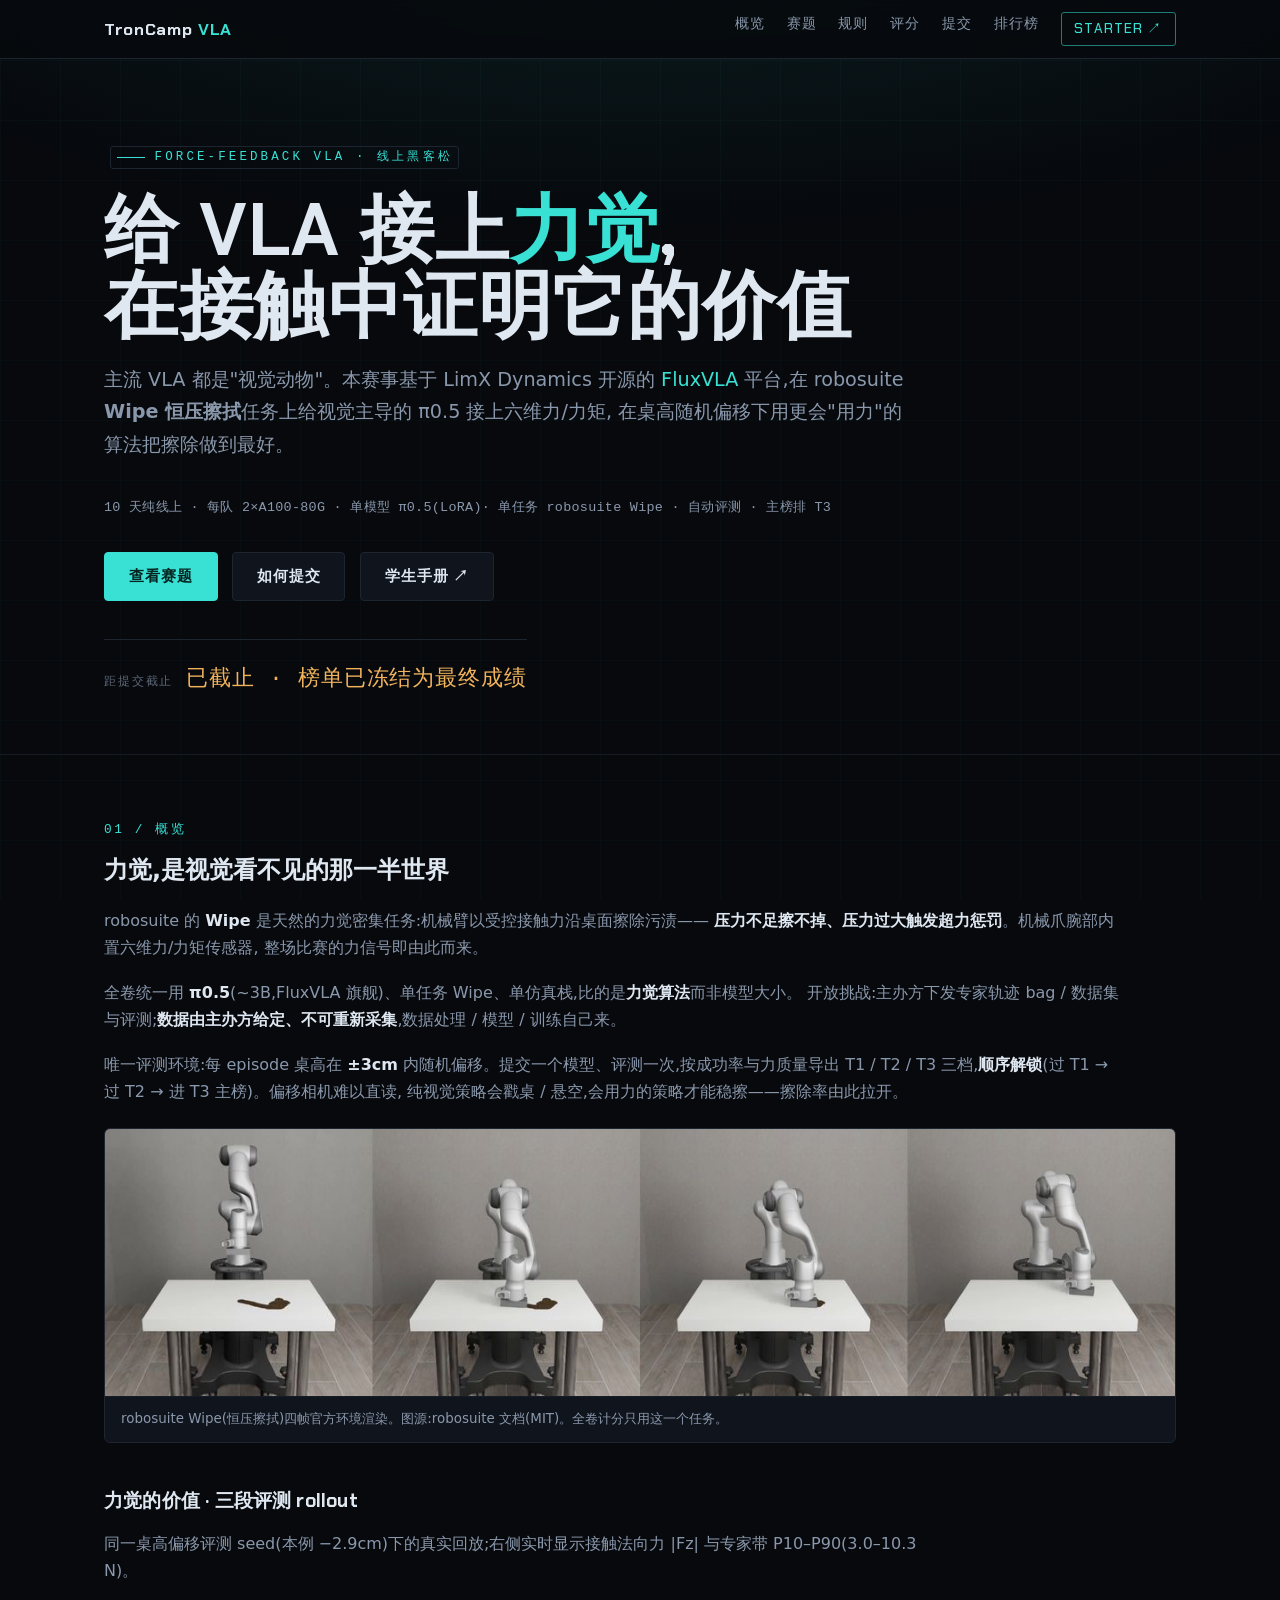
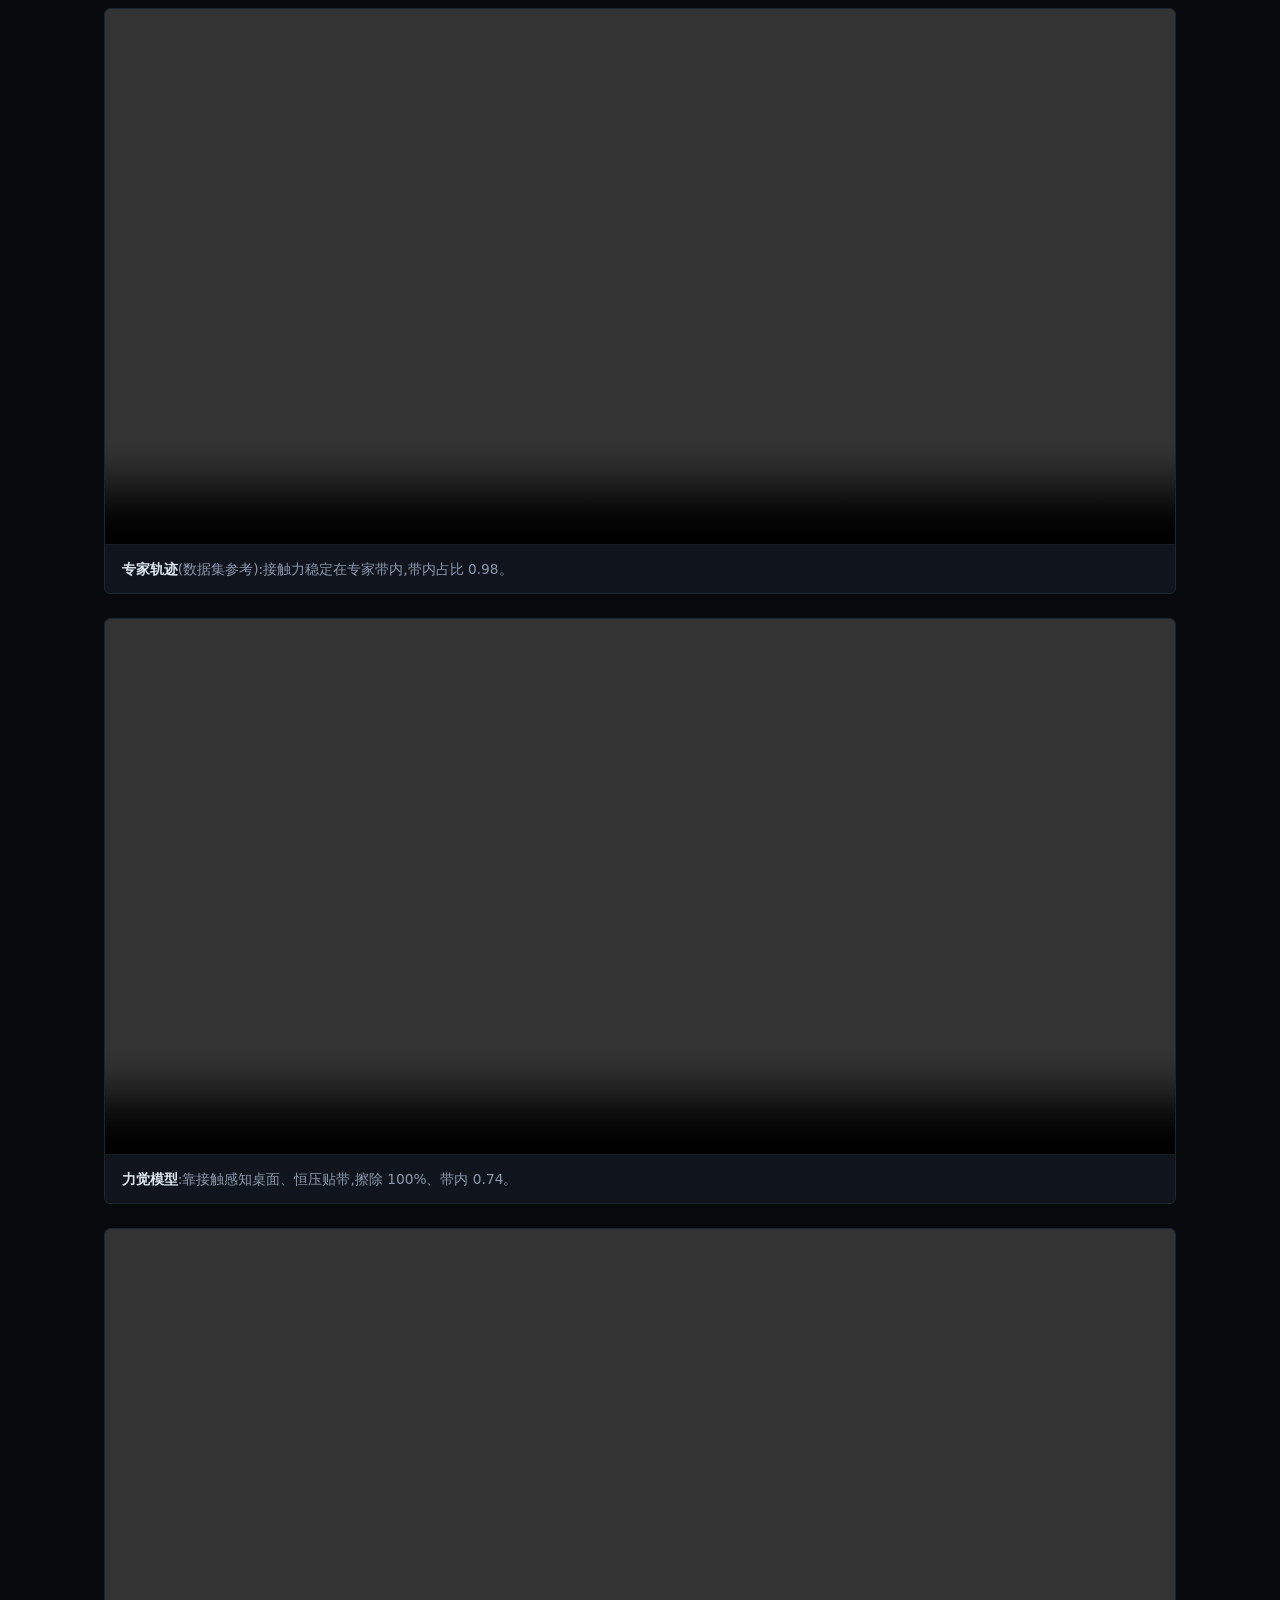
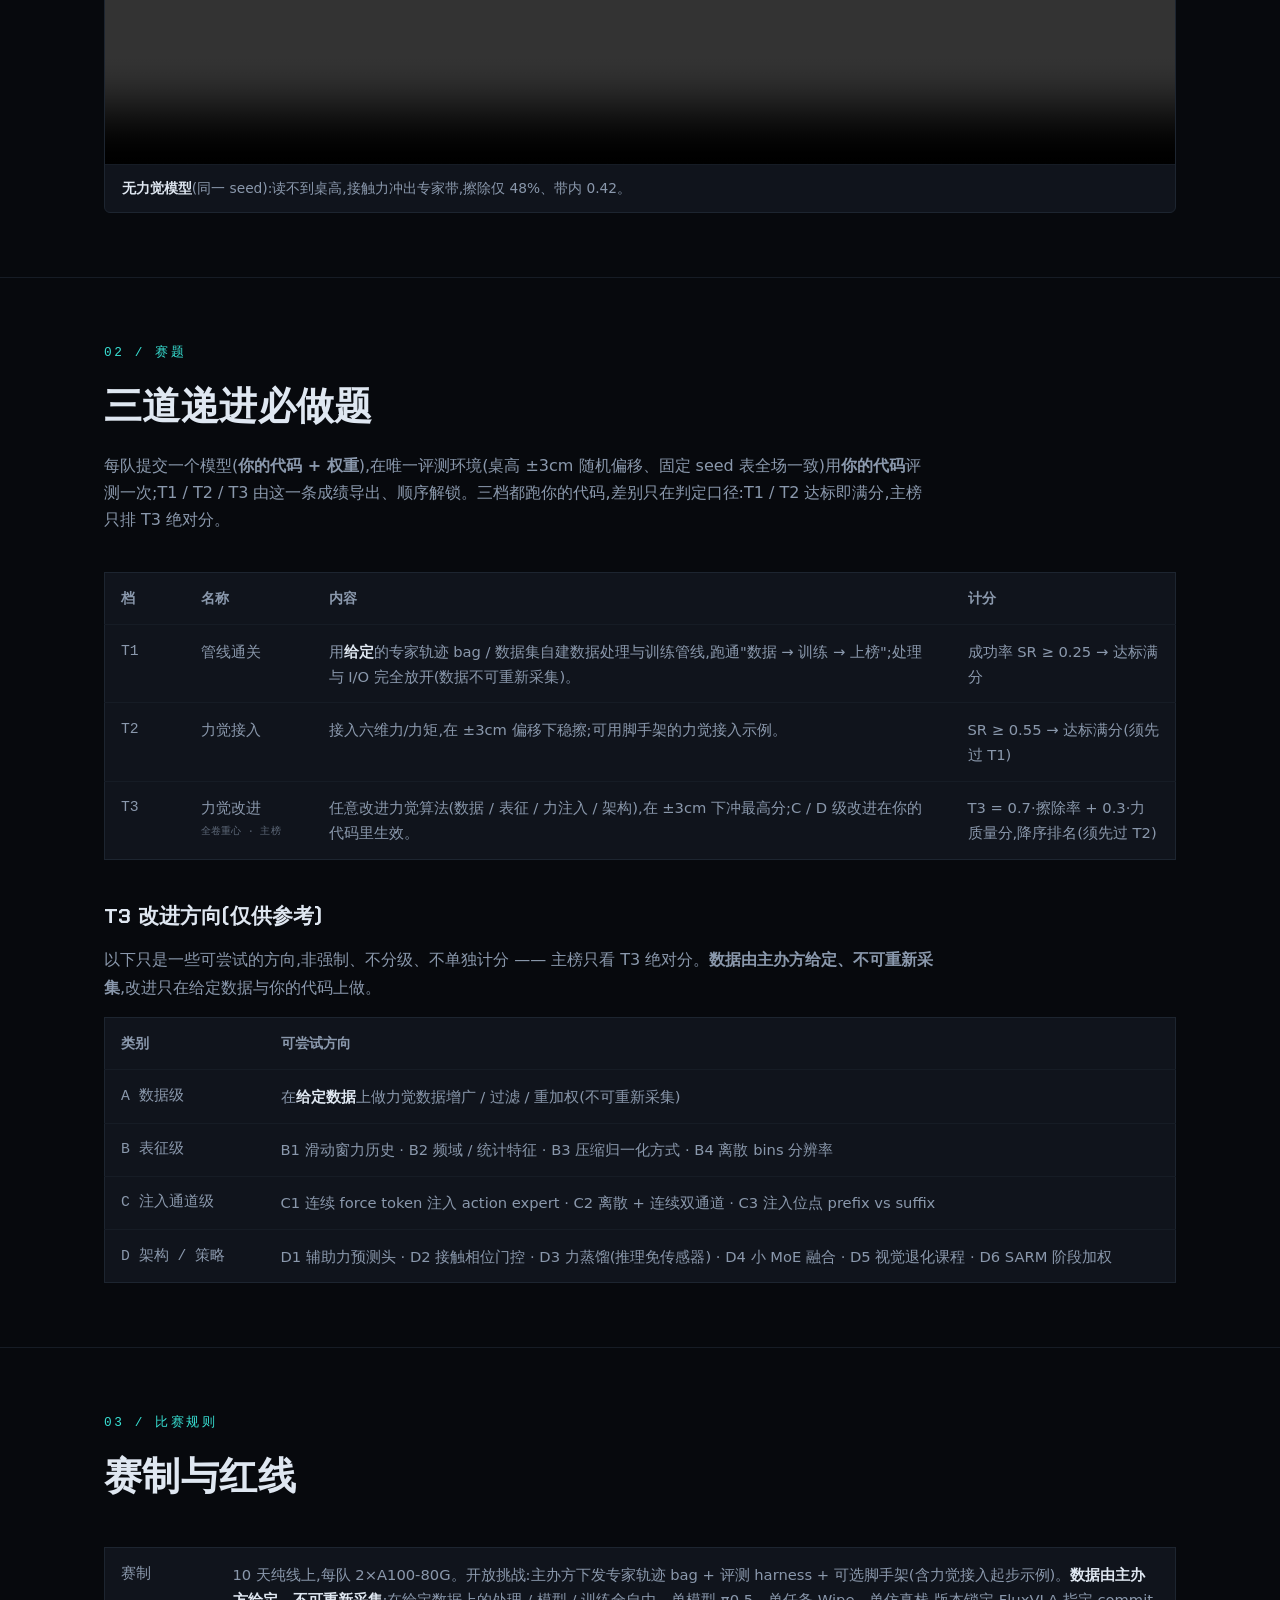
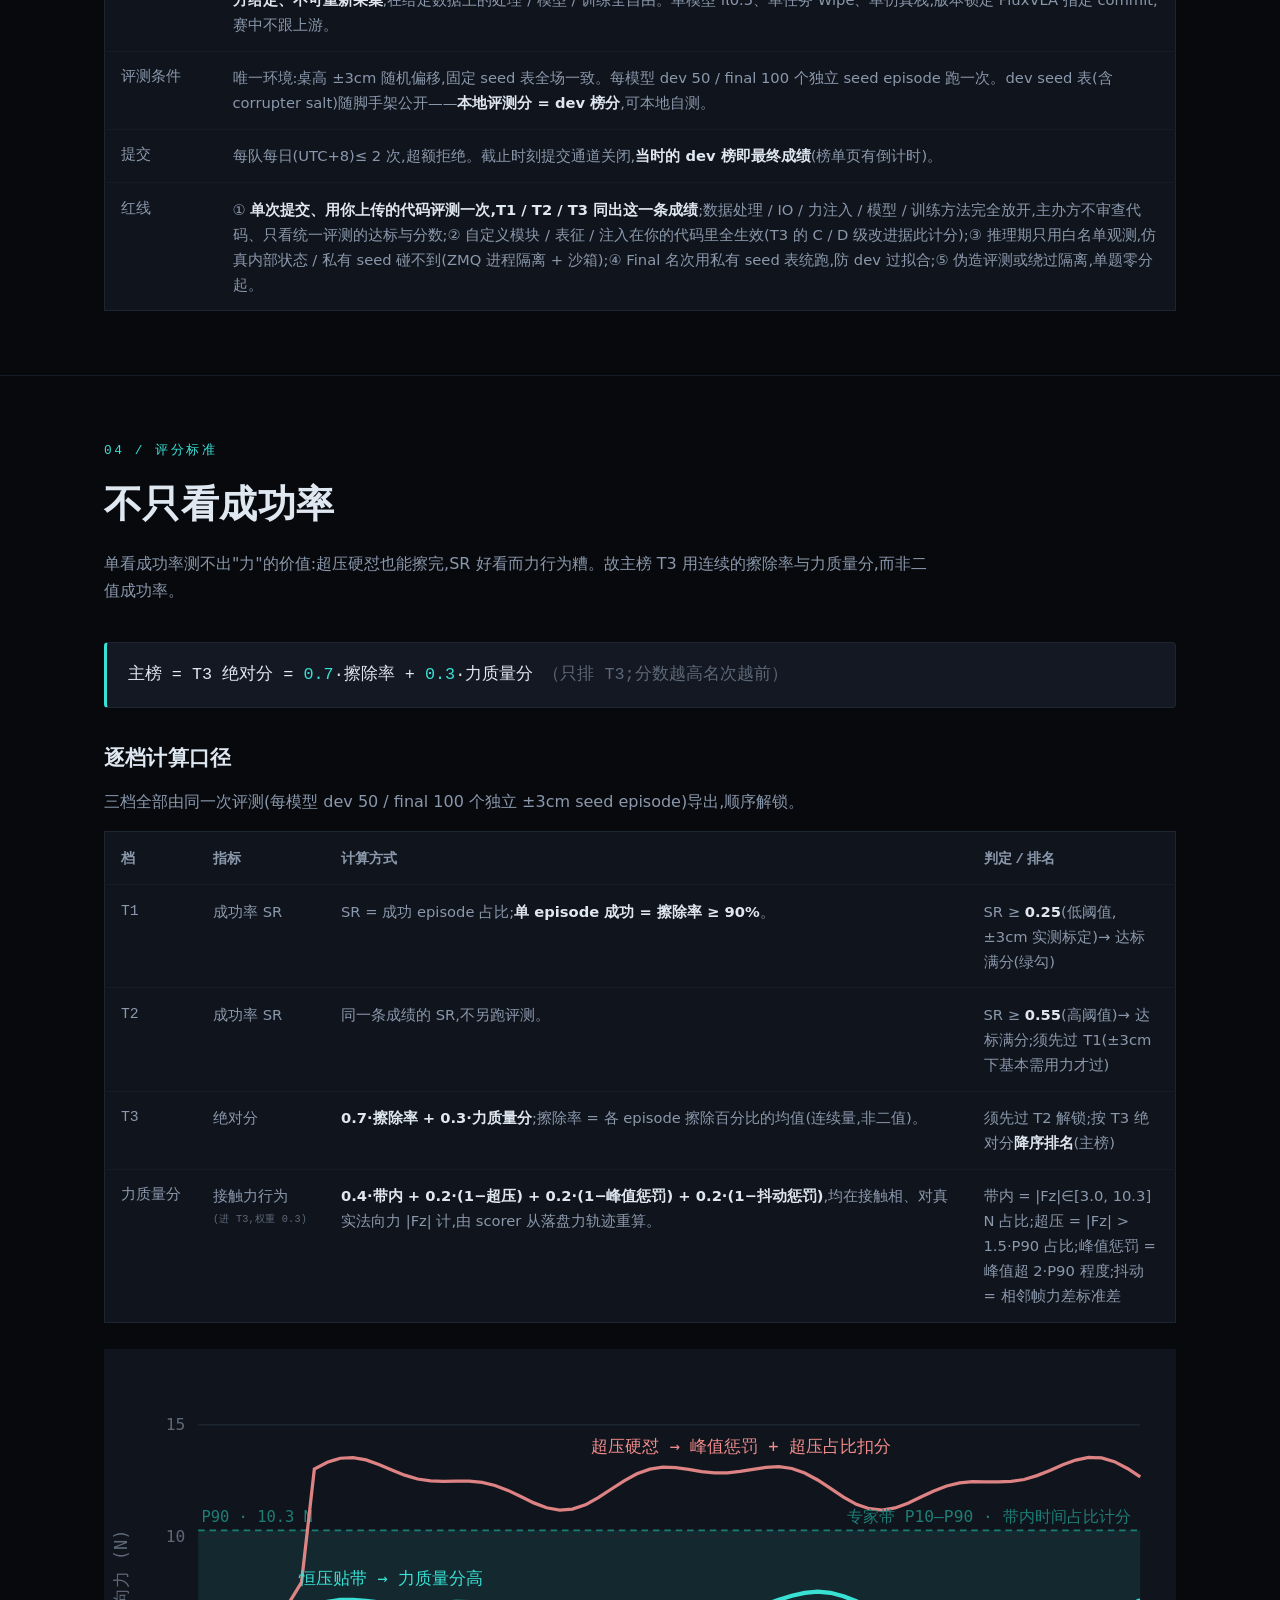
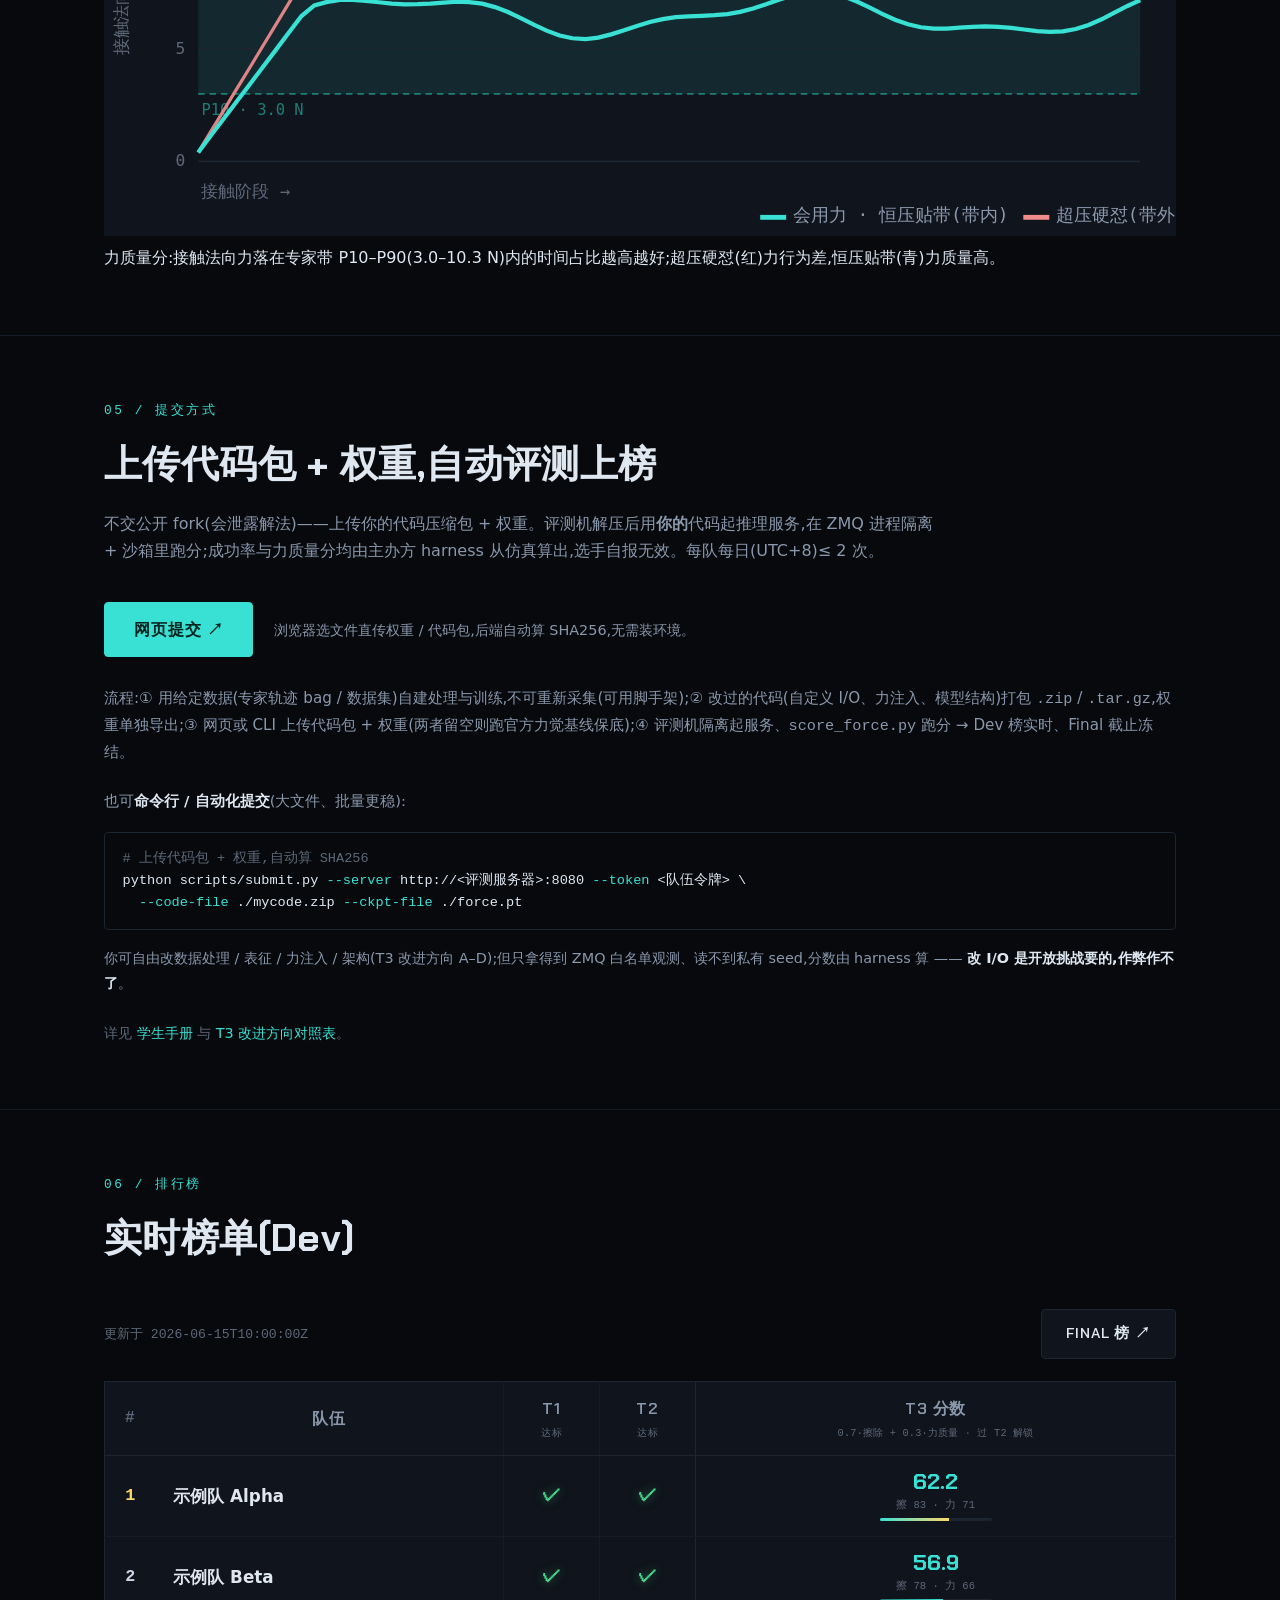
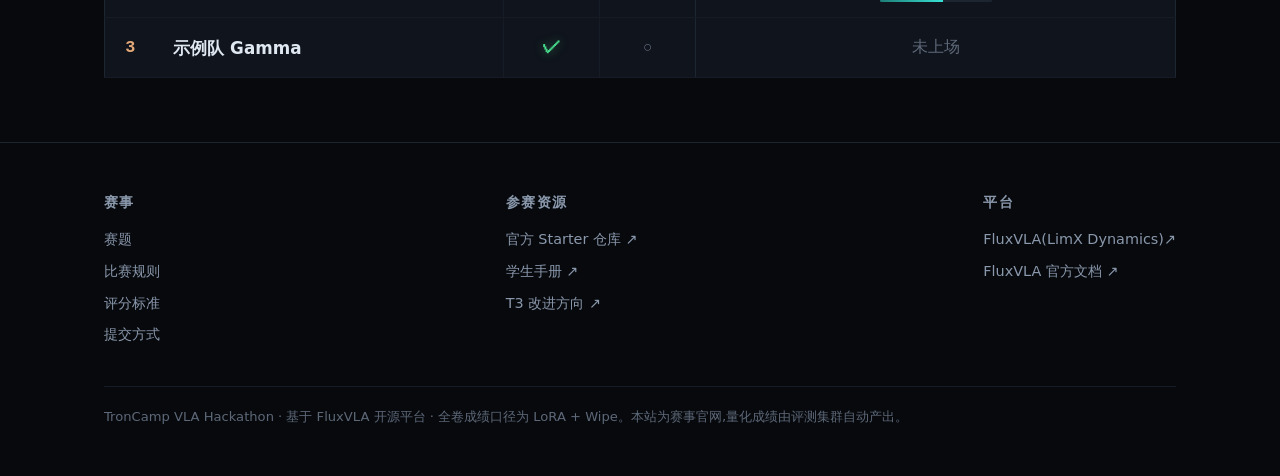
==== index.html @ a14a8001 "修正 §05:改采数 → 改数据处理(数据不可重新采集)" ====
<!doctype html>
<html lang="zh-CN">
<head>
<meta charset="utf-8">
<meta name="viewport" content="width=device-width, initial-scale=1">
<title>TronCamp VLA Hackathon · 力反馈 VLA 线上黑客松</title>
<meta name="description" content="基于 FluxVLA 的力反馈 VLA 线上黑客松:给视觉主导的 VLA 接上力觉,在接触富集的 Wipe 擦拭任务上证明并放大力的价值。">
<link rel="stylesheet" href="./style.css">
<script src="./config.js"></script>
<script src="./board.js" defer></script>
</head>
<body data-board="dev">

<nav class="nav">
  <div class="wrap">
    <span class="brand">TronCamp <span class="accent">VLA</span></span>
    <span class="nav-links">
      <a href="#overview">概览</a>
      <a href="#tasks">赛题</a>
      <a href="#rules">规则</a>
      <a href="#scoring">评分</a>
      <a href="#submit">提交</a>
      <a href="#board">排行榜</a>
      <a href="https://github.com/Mizoreww/TronCamp" class="cta" target="_blank" rel="noopener">Starter ↗</a>
    </span>
  </div>
</nav>

<!-- ───────── Hero ───────── -->
<header class="hero">
  <div class="wrap">
    <span class="tag">Force-Feedback VLA · 线上黑客松</span>
    <h1>给 VLA 接上<span class="accent">力觉</span>,<br>在接触中证明它的价值</h1>
    <p class="lead">
      主流 VLA 都是"视觉动物"。本赛事基于 LimX Dynamics 开源的
      <a href="https://github.com/limxdynamics/FluxVLA" target="_blank" rel="noopener">FluxVLA</a>
      平台,在 robosuite <b>Wipe 恒压擦拭</b>任务上给视觉主导的 π0.5 接上六维力/力矩,
      在桌高随机偏移下用更会"用力"的算法把擦除做到最好。
    </p>
    <p class="hero-meta">10 天纯线上 · 每队 2×A100-80G · 单模型 π0.5(LoRA)· 单任务 robosuite Wipe · 自动评测 · 主榜排 T3</p>
    <div class="hero-actions">
      <a href="#tasks" class="btn primary">查看赛题</a>
      <a href="#submit" class="btn">如何提交</a>
      <a href="https://github.com/Mizoreww/TronCamp/blob/main/docs/hackathon/STUDENT_HANDBOOK.md" class="btn" target="_blank" rel="noopener">学生手册 ↗</a>
    </div>
    <div class="countdown-box">
      <span class="label">距提交截止</span>
      <span id="countdown">—</span>
    </div>
  </div>
</header>

<!-- ───────── 01 概览 ───────── -->
<section id="overview">
  <div class="wrap">
    <div class="ov-prose">
      <span class="sec-num">01 / 概览</span>
      <h2 style="margin-bottom:1rem">力觉,是视觉看不见的那一半世界</h2>
      <p>
        robosuite 的 <strong>Wipe</strong> 是天然的力觉密集任务:机械臂以受控接触力沿桌面擦除污渍——
        <strong>压力不足擦不掉、压力过大触发超力惩罚</strong>。机械爪腕部内置六维力/力矩传感器,
        整场比赛的力信号即由此而来。
      </p>
      <p>
        全卷统一用 <strong>π0.5</strong>(~3B,FluxVLA 旗舰)、单任务 Wipe、单仿真栈,比的是<strong>力觉算法</strong>而非模型大小。
        开放挑战:主办方下发专家轨迹 bag / 数据集与评测;<strong>数据由主办方给定、不可重新采集</strong>,数据处理 / 模型 / 训练自己来。
      </p>
      <p>
        唯一评测环境:每 episode 桌高在 <strong>±3cm</strong> 内随机偏移。提交一个模型、评测一次,按成功率与力质量导出
        T1 / T2 / T3 三档,<strong>顺序解锁</strong>(过 T1 → 过 T2 → 进 T3 主榜)。偏移相机难以直读,
        纯视觉策略会戳桌 / 悬空,会用力的策略才能稳擦——擦除率由此拉开。
      </p>
    </div>
    <figure class="fig fig-wide" style="margin-top:1.4rem">
      <img src="./assets/wipe.jpg" alt="robosuite Wipe 任务官方渲染序列">
      <figcaption>robosuite Wipe(恒压擦拭)四帧官方环境渲染。图源:robosuite 文档(MIT)。全卷计分只用这一个任务。</figcaption>
    </figure>
    <div class="sec-head" style="margin-top:2.6rem;margin-bottom:0.6rem">
      <h2 style="font-size:1.2rem">力觉的价值 · 三段评测 rollout</h2>
      <p>同一桌高偏移评测 seed(本例 −2.9cm)下的真实回放;右侧实时显示接触法向力 |Fz| 与专家带 P10–P90(3.0–10.3 N)。</p>
    </div>
    <div class="video-grid">
      <figure class="vfig">
        <video src="./assets/videos/expert.mp4" autoplay muted loop playsinline controls preload="metadata"></video>
        <figcaption><b>专家轨迹</b>(数据集参考):接触力稳定在专家带内,带内占比 0.98。</figcaption>
      </figure>
      <figure class="vfig">
        <video src="./assets/videos/force.mp4" muted loop playsinline controls preload="metadata"></video>
        <figcaption><b>力觉模型</b>:靠接触感知桌面、恒压贴带,擦除 100%、带内 0.74。</figcaption>
      </figure>
      <figure class="vfig">
        <video src="./assets/videos/noforce.mp4" muted loop playsinline controls preload="metadata"></video>
        <figcaption><b>无力觉模型</b>(同一 seed):读不到桌高,接触力冲出专家带,擦除仅 48%、带内 0.42。</figcaption>
      </figure>
    </div>
  </div>
</section>

<!-- ───────── 02 赛题 ───────── -->
<section id="tasks">
  <div class="wrap">
    <div class="sec-head">
      <span class="sec-num">02 / 赛题</span>
      <h2>三道递进必做题</h2>
      <p>每队提交一个模型(<b>你的代码 + 权重</b>),在唯一评测环境(桌高 ±3cm 随机偏移、固定 seed 表全场一致)用<b>你的代码</b>评测一次;T1 / T2 / T3 由这一条成绩导出、顺序解锁。三档都跑你的代码,差别只在判定口径:T1 / T2 达标即满分,主榜只排 T3 绝对分。</p>
    </div>
    <table class="dtable">
      <thead><tr><th style="width:5rem">档</th><th style="width:8rem">名称</th><th>内容</th><th style="width:14rem">计分</th></tr></thead>
      <tbody>
        <tr><td class="lvl">T1</td><td>管线通关</td><td>用<b>给定</b>的专家轨迹 bag / 数据集自建数据处理与训练管线,跑通"数据 → 训练 → 上榜";处理与 I/O 完全放开(数据不可重新采集)。</td><td>成功率 SR ≥ 0.25 → 达标满分</td></tr>
        <tr><td class="lvl">T2</td><td>力觉接入</td><td>接入六维力/力矩,在 ±3cm 偏移下稳擦;可用脚手架的力觉接入示例。</td><td>SR ≥ 0.55 → 达标满分(须先过 T1)</td></tr>
        <tr><td class="lvl">T3</td><td>力觉改进<br><span class="th-sub">全卷重心 · 主榜</span></td><td>任意改进力觉算法(数据 / 表征 / 力注入 / 架构),在 ±3cm 下冲最高分;C / D 级改进在你的代码里生效。</td><td>T3 = 0.7·擦除率 + 0.3·力质量分,降序排名(须先过 T2)</td></tr>
      </tbody>
    </table>

    <div class="sec-head" style="margin-top:2.4rem;margin-bottom:1rem">
      <h2 style="font-size:1.3rem">T3 改进方向(仅供参考)</h2>
      <p>以下只是一些可尝试的方向,非强制、不分级、不单独计分 —— 主榜只看 T3 绝对分。<b>数据由主办方给定、不可重新采集</b>,改进只在给定数据与你的代码上做。</p>
    </div>
    <table class="dtable">
      <thead><tr><th style="width:10rem">类别</th><th>可尝试方向</th></tr></thead>
      <tbody>
        <tr><td class="lvl">A 数据级</td><td>在<b>给定数据</b>上做力觉数据增广 / 过滤 / 重加权(不可重新采集)</td></tr>
        <tr><td class="lvl">B 表征级</td><td>B1 滑动窗力历史 · B2 频域 / 统计特征 · B3 压缩归一化方式 · B4 离散 bins 分辨率</td></tr>
        <tr><td class="lvl">C 注入通道级</td><td>C1 连续 force token 注入 action expert · C2 离散 + 连续双通道 · C3 注入位点 prefix vs suffix</td></tr>
        <tr><td class="lvl">D 架构 / 策略</td><td>D1 辅助力预测头 · D2 接触相位门控 · D3 力蒸馏(推理免传感器) · D4 小 MoE 融合 · D5 视觉退化课程 · D6 SARM 阶段加权</td></tr>
      </tbody>
    </table>
  </div>
</section>

<!-- ───────── 03 规则 ───────── -->
<section id="rules">
  <div class="wrap">
    <div class="sec-head">
      <span class="sec-num">03 / 比赛规则</span>
      <h2>赛制与红线</h2>
    </div>
    <table class="dtable">
      <tbody>
        <tr><td class="lvl" style="width:7rem">赛制</td><td>10 天纯线上,每队 2×A100-80G。开放挑战:主办方下发专家轨迹 bag + 评测 harness + 可选脚手架(含力觉接入起步示例)。<b>数据由主办方给定、不可重新采集</b>;在给定数据上的处理 / 模型 / 训练全自由。单模型 π0.5、单任务 Wipe、单仿真栈,版本锁定 FluxVLA 指定 commit,赛中不跟上游。</td></tr>
        <tr><td class="lvl">评测条件</td><td>唯一环境:桌高 ±3cm 随机偏移,固定 seed 表全场一致。每模型 dev 50 / final 100 个独立 seed episode 跑一次。dev seed 表(含 corrupter salt)随脚手架公开——<b>本地评测分 = dev 榜分</b>,可本地自测。</td></tr>
        <tr><td class="lvl">提交</td><td>每队每日(UTC+8)≤ 2 次,超额拒绝。截止时刻提交通道关闭,<b>当时的 dev 榜即最终成绩</b>(榜单页有倒计时)。</td></tr>
        <tr><td class="lvl">红线</td><td>① <b>单次提交、用你上传的代码评测一次,T1 / T2 / T3 同出这一条成绩</b>;数据处理 / IO / 力注入 / 模型 / 训练方法完全放开,主办方不审查代码、只看统一评测的达标与分数;② 自定义模块 / 表征 / 注入在你的代码里全生效(T3 的 C / D 级改进据此计分);③ 推理期只用白名单观测,仿真内部状态 / 私有 seed 碰不到(ZMQ 进程隔离 + 沙箱);④ Final 名次用私有 seed 表统跑,防 dev 过拟合;⑤ 伪造评测或绕过隔离,单题零分起。</td></tr>
      </tbody>
    </table>
  </div>
</section>

<!-- ───────── 04 评分 ───────── -->
<section id="scoring">
  <div class="wrap">
    <div class="sec-head">
      <span class="sec-num">04 / 评分标准</span>
      <h2>不只看成功率</h2>
      <p>单看成功率测不出"力"的价值:超压硬怼也能擦完,SR 好看而力行为糟。故主榜 T3 用连续的擦除率与力质量分,而非二值成功率。</p>
    </div>
    <div class="formula">
      主榜 = T3 绝对分 = <span class="accent">0.7</span>·擦除率 + <span class="accent">0.3</span>·力质量分
      <span class="dim">  （只排 T3;分数越高名次越前）</span>
    </div>

    <div class="sec-head" style="margin-top:2rem;margin-bottom:1rem">
      <h2 style="font-size:1.3rem">逐档计算口径</h2>
      <p>三档全部由同一次评测(每模型 dev 50 / final 100 个独立 ±3cm seed episode)导出,顺序解锁。</p>
    </div>
    <table class="dtable">
      <thead><tr><th style="width:5.5rem">档</th><th style="width:8rem">指标</th><th>计算方式</th><th style="width:13rem">判定 / 排名</th></tr></thead>
      <tbody>
        <tr><td class="lvl">T1</td><td>成功率 SR</td><td>SR = 成功 episode 占比;<b>单 episode 成功 = 擦除率 ≥ 90%</b>。</td><td>SR ≥ <b>0.25</b>(低阈值,±3cm 实测标定)→ 达标满分(绿勾)</td></tr>
        <tr><td class="lvl">T2</td><td>成功率 SR</td><td>同一条成绩的 SR,不另跑评测。</td><td>SR ≥ <b>0.55</b>(高阈值)→ 达标满分;须先过 T1(±3cm 下基本需用力才过)</td></tr>
        <tr><td class="lvl">T3</td><td>绝对分</td><td><b>0.7·擦除率 + 0.3·力质量分</b>;擦除率 = 各 episode 擦除百分比的均值(连续量,非二值)。</td><td>须先过 T2 解锁;按 T3 绝对分<b>降序排名</b>(主榜)</td></tr>
        <tr><td class="lvl">力质量分</td><td>接触力行为<br><span class="th-sub">(进 T3,权重 0.3)</span></td><td><b>0.4·带内 + 0.2·(1−超压) + 0.2·(1−峰值惩罚) + 0.2·(1−抖动惩罚)</b>,均在接触相、对真实法向力 |Fz| 计,由 scorer 从落盘力轨迹重算。</td><td>带内 = |Fz|∈[3.0, 10.3] N 占比;超压 = |Fz| &gt; 1.5·P90 占比;峰值惩罚 = 峰值超 2·P90 程度;抖动 = 相邻帧力差标准差</td></tr>
      </tbody>
    </table>
    <figure class="fig" style="margin-top:1.6rem">
      <img src="./assets/force_quality.svg" alt="力质量分:接触力与专家带">
      <figcaption>力质量分:接触法向力落在专家带 P10–P90(3.0–10.3 N)内的时间占比越高越好;超压硬怼(红)力行为差,恒压贴带(青)力质量高。</figcaption>
    </figure>
  </div>
</section>

<!-- ───────── 05 提交 ───────── -->
<section id="submit">
  <div class="wrap">
    <div class="sec-head">
      <span class="sec-num">05 / 提交方式</span>
      <h2>上传代码包 + 权重,自动评测上榜</h2>
      <p>不交公开 fork(会泄露解法)——上传你的代码压缩包 + 权重。评测机解压后用<b>你的</b>代码起推理服务,在 ZMQ 进程隔离 + 沙箱里跑分;成功率与力质量分均由主办方 harness 从仿真算出,选手自报无效。每队每日(UTC+8)≤ 2 次。</p>
    </div>
    <div class="submit-cta">
      <a class="btn primary" data-submit-link href="http://139.196.22.178:8080/submit" target="_blank" rel="noopener">网页提交 ↗</a>
      <span class="submit-cta-note">浏览器选文件直传权重 / 代码包,后端自动算 SHA256,无需装环境。</span>
    </div>
    <p style="margin-top:1.4rem;color:var(--muted);font-size:0.95rem">
      流程:① 用给定数据(专家轨迹 bag / 数据集)自建处理与训练,不可重新采集(可用脚手架);② 改过的代码(自定义 I/O、力注入、模型结构)打包 <code>.zip</code> / <code>.tar.gz</code>,权重单独导出;③ 网页或 CLI 上传代码包 + 权重(两者留空则跑官方力觉基线保底);④ 评测机隔离起服务、<code>score_force.py</code> 跑分 → Dev 榜实时、Final 截止冻结。
    </p>
    <p style="margin-top:1.4rem;color:var(--muted);font-size:0.92rem">也可<b style="color:var(--text)">命令行 / 自动化提交</b>(大文件、批量更稳):</p>
    <div class="code"><span class="c"># 上传代码包 + 权重,自动算 SHA256</span>
python scripts/submit.py <span class="a">--server</span> http://&lt;评测服务器&gt;:8080 <span class="a">--token</span> &lt;队伍令牌&gt; \
  <span class="a">--code-file</span> ./mycode.zip <span class="a">--ckpt-file</span> ./force.pt</div>
    <p style="margin-top:1rem;color:var(--muted);font-size:0.9rem">你可自由改数据处理 / 表征 / 力注入 / 架构(T3 改进方向 A–D);但只拿得到 ZMQ 白名单观测、读不到私有 seed,分数由 harness 算 —— <b style="color:var(--text)">改 I/O 是开放挑战要的,作弊作不了</b>。</p>
    <p style="margin-top:1.6rem;color:var(--dim);font-size:0.9rem">
      详见 <a href="https://github.com/Mizoreww/TronCamp/blob/main/docs/hackathon/STUDENT_HANDBOOK.md" target="_blank" rel="noopener">学生手册</a>
      与 <a href="https://github.com/Mizoreww/TronCamp/blob/main/docs/hackathon/t3_menu_starters.md" target="_blank" rel="noopener">T3 改进方向对照表</a>。
    </p>
  </div>
</section>

<!-- ───────── 06 排行榜 ───────── -->
<section id="board">
  <div class="wrap">
    <div class="sec-head">
      <span class="sec-num">06 / 排行榜</span>
      <h2>实时榜单(Dev)</h2>
    </div>
    <div class="board-head">
      <span class="upd" id="updated">加载中…</span>
      <a class="to-final btn" href="./final.html">FINAL 榜 ↗</a>
    </div>
    <table id="board-table" class="board board-strip" hidden>
      <thead>
        <tr class="grp">
          <th class="c-rank">#</th>
          <th class="c-team">队伍</th>
          <th class="c-gate">T1 <span class="th-sub">达标</span></th>
          <th class="c-gate">T2 <span class="th-sub">达标</span></th>
          <th class="c-t3">T3 分数 <span class="th-sub">0.7·擦除 + 0.3·力质量 · 过 T2 解锁</span></th>
        </tr>
      </thead>
      <tbody></tbody>
    </table>
    <p id="empty" hidden>暂无成绩</p>
  </div>
</section>

<!-- ───────── Footer ───────── -->
<footer>
  <div class="wrap">
    <div class="foot-grid">
      <div class="foot-col">
        <h5>赛事</h5>
        <a href="#tasks">赛题</a>
        <a href="#rules">比赛规则</a>
        <a href="#scoring">评分标准</a>
        <a href="#submit">提交方式</a>
      </div>
      <div class="foot-col">
        <h5>参赛资源</h5>
        <a href="https://github.com/Mizoreww/TronCamp" target="_blank" rel="noopener">官方 Starter 仓库 ↗</a>
        <a href="https://github.com/Mizoreww/TronCamp/blob/main/docs/hackathon/STUDENT_HANDBOOK.md" target="_blank" rel="noopener">学生手册 ↗</a>
        <a href="https://github.com/Mizoreww/TronCamp/blob/main/docs/hackathon/t3_menu_starters.md" target="_blank" rel="noopener">T3 改进方向 ↗</a>
      </div>
      <div class="foot-col">
        <h5>平台</h5>
        <a href="https://github.com/limxdynamics/FluxVLA" target="_blank" rel="noopener">FluxVLA(LimX Dynamics)↗</a>
        <a href="https://fluxvla.limxdynamics.com" target="_blank" rel="noopener">FluxVLA 官方文档 ↗</a>
      </div>
    </div>
    <p class="foot-note">TronCamp VLA Hackathon · 基于 FluxVLA 开源平台 · 全卷成绩口径为 LoRA + Wipe。本站为赛事官网,量化成绩由评测集群自动产出。</p>
  </div>
</footer>

</body>
</html>
---- style.css ----
/* TronCamp VLA Hackathon — 官网 + 排行榜
   暗色科幻控制台风:近黑底 + 单一青色强调 + 等宽数据字 + 细网格/扫描线。
   零构建,原生 HTML/CSS/JS。 */

@import url('https://fonts.googleapis.com/css2?family=Chakra+Petch:wght@400;500;600;700&display=swap');

:root {
  --bg: #07090d;
  --bg-soft: #0b0e14;
  --panel: #10141c;
  --panel-2: #131822;
  --line: #1d2530;
  --line-soft: #161c25;
  --text: #dfe7f1;
  --muted: #8a98ac;
  --dim: #5d6878;
  --accent: #38e1d4;
  --accent-dim: #1d7d77;
  --warn: #f0b35c;
  --bad: #f08c8c;
  --display: 'Chakra Petch', 'PingFang SC', 'Microsoft YaHei', sans-serif;
  --body: 'PingFang SC', 'Microsoft YaHei', system-ui, sans-serif;
  --mono: ui-monospace, 'SF Mono', 'JetBrains Mono', Consolas, monospace;
}

* { box-sizing: border-box; margin: 0; padding: 0; }
html { scroll-behavior: smooth; font-size: 16px; }

body {
  background: var(--bg);
  color: var(--text);
  font-family: var(--body);
  line-height: 1.7;
  -webkit-font-smoothing: antialiased;
  overflow-x: hidden;
}

/* 全局氛围:网格 + 顶部青色辉光 */
body::before {
  content: '';
  position: fixed;
  inset: 0;
  z-index: 0;
  pointer-events: none;
  background:
    radial-gradient(120% 60% at 50% -10%, rgba(56, 225, 212, 0.10), transparent 60%),
    linear-gradient(rgba(56, 225, 212, 0.028) 1px, transparent 1px) 0 0 / 100% 60px,
    linear-gradient(90deg, rgba(56, 225, 212, 0.028) 1px, transparent 1px) 0 0 / 60px 100%;
}

a { color: var(--accent); text-decoration: none; }
a:hover { text-decoration: underline; }

.wrap { max-width: 1120px; margin: 0 auto; padding: 0 1.5rem; position: relative; z-index: 1; }

/* ───────── 顶栏 ───────── */
.nav {
  position: sticky; top: 0; z-index: 50;
  background: rgba(7, 9, 13, 0.82);
  backdrop-filter: blur(10px);
  border-bottom: 1px solid var(--line);
}
.nav .wrap { display: flex; align-items: center; gap: 1.5rem; height: 58px; }
.brand {
  font-family: var(--display); font-weight: 700; font-size: 1.05rem;
  letter-spacing: 0.04em; white-space: nowrap;
}
.brand .accent { color: var(--accent); }
.nav-links { display: flex; gap: 1.35rem; margin-left: auto; flex-wrap: wrap; }
.nav-links a {
  color: var(--muted); font-family: var(--display); font-size: 0.85rem;
  font-weight: 500; letter-spacing: 0.08em; text-transform: uppercase;
}
.nav-links a:hover { color: var(--accent); text-decoration: none; }
.nav-links a.cta {
  color: var(--accent); border: 1px solid var(--accent-dim);
  padding: 0.25rem 0.8rem; border-radius: 3px;
}
.nav-links a.cta:hover { background: rgba(56, 225, 212, 0.12); }

/* ───────── Hero ───────── */
.hero { padding: 5rem 0 3.5rem; position: relative; }
.hero .tag {
  font-family: var(--mono); font-size: 0.78rem; color: var(--accent);
  letter-spacing: 0.25em; text-transform: uppercase; margin-bottom: 1.4rem;
  display: inline-flex; align-items: center; gap: 0.6rem;
}
.hero .tag::before {
  content: ''; width: 28px; height: 1px; background: var(--accent);
}
.hero h1 {
  font-family: var(--display); font-weight: 700;
  font-size: clamp(2.6rem, 6vw, 4.6rem); line-height: 1.04;
  letter-spacing: 0.01em; margin-bottom: 1.2rem;
}
.hero h1 .accent { color: var(--accent); }
.hero .lead {
  font-size: clamp(1rem, 1.6vw, 1.2rem); color: var(--muted);
  max-width: 50rem; margin-bottom: 2.2rem;
}
.chips { display: flex; flex-wrap: wrap; gap: 0.7rem; margin-bottom: 2.2rem; }
.chip {
  font-family: var(--mono); font-size: 0.82rem; color: var(--text);
  background: var(--panel); border: 1px solid var(--line);
  padding: 0.45rem 0.9rem; border-radius: 3px;
}
.chip b { color: var(--accent); font-weight: 600; }
.hero-meta { font-family: var(--mono); font-size: 0.84rem; color: var(--muted); letter-spacing: 0.02em; margin-bottom: 2rem; line-height: 1.7; }
.hero-actions { display: flex; flex-wrap: wrap; gap: 0.9rem; align-items: center; }
.btn {
  font-family: var(--display); font-weight: 600; font-size: 0.92rem;
  letter-spacing: 0.06em; padding: 0.7rem 1.5rem; border-radius: 4px;
  border: 1px solid var(--line); color: var(--text); background: var(--panel);
  cursor: pointer; transition: all 0.15s;
}
.btn:hover { text-decoration: none; border-color: var(--accent-dim); }
.btn.primary { background: var(--accent); color: #06231f; border-color: var(--accent); }
.btn.primary:hover { background: #5ff0e4; }

.countdown-box {
  margin-top: 2.4rem; display: inline-flex; align-items: baseline; gap: 0.8rem;
  border-top: 1px solid var(--line); padding-top: 1.2rem;
}
.countdown-box .label {
  font-family: var(--mono); font-size: 0.78rem; color: var(--dim);
  letter-spacing: 0.15em; text-transform: uppercase;
}
#countdown {
  font-family: var(--mono); color: var(--accent); font-size: 1.4rem;
  letter-spacing: 0.04em; font-variant-numeric: tabular-nums;
}
#countdown.over { color: var(--warn); }

/* ───────── 区块 ───────── */
section { padding: 4rem 0; border-top: 1px solid var(--line-soft); position: relative; }
.sec-head { margin-bottom: 2.4rem; }
.sec-num {
  font-family: var(--mono); font-size: 0.8rem; color: var(--accent);
  letter-spacing: 0.2em; display: block; margin-bottom: 0.6rem;
}
.sec-head h2 {
  font-family: var(--display); font-weight: 700; font-size: clamp(1.7rem, 3.4vw, 2.4rem);
  letter-spacing: 0.01em;
}
.sec-head p { color: var(--muted); max-width: 52rem; margin-top: 0.8rem; }

/* 概览 */
.overview { display: grid; grid-template-columns: 1.3fr 1fr; gap: 2.5rem; align-items: center; }
.overview .fig { border: 1px solid var(--line); border-radius: 6px; overflow: hidden; background: var(--panel); }
.overview .fig img { display: block; width: 100%; }
.overview .fig figcaption {
  font-size: 0.82rem; color: var(--dim); padding: 0.8rem 1rem;
  border-top: 1px solid var(--line); line-height: 1.55;
}
.overview p { color: var(--muted); margin-bottom: 1.1rem; }
.overview strong { color: var(--text); }
.ov-prose { max-width: 64rem; }
.ov-prose p { color: var(--muted); margin-bottom: 1.1rem; }
.ov-prose strong { color: var(--text); }

/* 通用卡片 */
.cards { display: grid; gap: 1.2rem; }
.card {
  background: var(--panel); border: 1px solid var(--line); border-radius: 6px;
  padding: 1.5rem 1.6rem;
}
.card h3 { font-family: var(--display); font-weight: 600; font-size: 1.15rem; margin-bottom: 0.7rem; }
.card p { color: var(--muted); font-size: 0.95rem; }

/* 赛题卡 */
.tasks { grid-template-columns: repeat(3, 1fr); }
.task-card { position: relative; padding-top: 2.6rem; }
.task-card .tno {
  position: absolute; top: 1.2rem; left: 1.6rem;
  font-family: var(--display); font-weight: 700; font-size: 1.05rem; color: var(--accent);
  letter-spacing: 0.05em;
}
.task-card .weight {
  position: absolute; top: 1.3rem; right: 1.6rem;
  font-family: var(--mono); font-size: 1.5rem; color: var(--text); font-weight: 600;
}
.task-card h3 { margin-bottom: 0.5rem; }
.task-card .role { font-family: var(--mono); font-size: 0.76rem; color: var(--dim); letter-spacing: 0.1em; text-transform: uppercase; margin-bottom: 0.9rem; }
.task-card ul { list-style: none; display: flex; flex-direction: column; gap: 0.55rem; }
.task-card li { font-size: 0.9rem; color: var(--muted); padding-left: 1rem; position: relative; }
.task-card li::before { content: '▸'; position: absolute; left: 0; color: var(--accent-dim); }
.task-card.focus { border-color: var(--accent-dim); box-shadow: 0 0 0 1px rgba(56,225,212,0.18) inset; }

/* 菜单/规则表 */
.dtable { width: 100%; border-collapse: collapse; background: var(--panel); border: 1px solid var(--line); }
.dtable th, .dtable td { padding: 0.85rem 1rem; text-align: left; border-bottom: 1px solid var(--line-soft); vertical-align: top; }
.dtable th { font-family: var(--display); font-weight: 600; color: var(--muted); font-size: 0.9rem; }
.dtable td { color: var(--muted); font-size: 0.92rem; }
.dtable td b, .dtable td strong { color: var(--text); }
.dtable tr:last-child td { border-bottom: none; }
.lvl { font-family: var(--mono); font-size: 0.82rem; color: var(--accent); white-space: nowrap; }

/* 评分 */
.formula {
  font-family: var(--mono); font-size: 1.05rem; color: var(--text);
  background: var(--panel-2); border: 1px solid var(--line); border-left: 3px solid var(--accent);
  border-radius: 4px; padding: 1.1rem 1.3rem; margin: 1.4rem 0; overflow-x: auto;
}
.formula .accent { color: var(--accent); }
.formula .dim { color: var(--dim); }
.layers { grid-template-columns: repeat(3, 1fr); }
.layer-card .ln { font-family: var(--mono); font-size: 0.78rem; color: var(--accent); letter-spacing: 0.1em; margin-bottom: 0.6rem; }

/* 提交步骤 */
.steps { counter-reset: step; display: grid; gap: 0; border: 1px solid var(--line); border-radius: 6px; overflow: hidden; }
.step { display: grid; grid-template-columns: 3rem 1fr; gap: 1rem; padding: 1.2rem 1.4rem; background: var(--panel); border-bottom: 1px solid var(--line-soft); }
.step:last-child { border-bottom: none; }
.step .sn { counter-increment: step; font-family: var(--mono); color: var(--accent); font-size: 1.1rem; }
.step .sn::before { content: counter(step, decimal-leading-zero); }
.step h4 { font-family: var(--display); font-weight: 600; font-size: 1rem; margin-bottom: 0.3rem; }
.step p { color: var(--muted); font-size: 0.9rem; }
.code {
  font-family: var(--mono); font-size: 0.85rem; color: var(--text);
  background: var(--bg); border: 1px solid var(--line); border-radius: 4px;
  padding: 0.9rem 1.1rem; margin-top: 1.2rem; overflow-x: auto; white-space: pre; line-height: 1.65;
}
.code .c { color: var(--dim); }
.code .a { color: var(--accent); }

/* ───────── 排行榜 ───────── */
.board-head { display: flex; align-items: baseline; gap: 1.2rem; flex-wrap: wrap; margin-bottom: 1.4rem; }
.board-head .upd { font-family: var(--mono); font-size: 0.82rem; color: var(--dim); }
.board-head .to-final { margin-left: auto; }
table.board { width: 100%; border-collapse: collapse; background: var(--panel); border: 1px solid var(--line); }
table.board thead th { color: var(--muted); font-family: var(--display); font-weight: 600; padding: 0.8rem 0.5rem; border-bottom: 1px solid var(--line); white-space: nowrap; }
table.board tr.grp th { font-size: 1rem; letter-spacing: 0.06em; }
table.board tr.grp th.tgroup { color: var(--accent); border-left: 1px solid var(--line); }
table.board tr.sub th { font-size: 0.85rem; font-weight: 500; color: var(--dim); }
table.board tbody td {
  padding: 0.95rem 0.5rem; text-align: center; font-size: 1.02rem;
  font-family: var(--mono); font-variant-numeric: tabular-nums; border-bottom: 1px solid var(--line-soft);
}
table.board tbody tr:hover { background: rgba(56, 225, 212, 0.045); }
table.board td.team { font-family: var(--body); font-size: 1.05rem; font-weight: 600; text-align: left; padding-left: 1.1rem; }
table.board td.rank { color: var(--dim); }
table.board tbody tr:nth-child(-n+3) td.rank { color: var(--accent); font-weight: 700; }
table.board td.total { color: var(--accent); font-size: 1.3rem; font-weight: 700; }
table.board td.gstart { border-left: 1px solid var(--line); }
td .pos { color: var(--accent); } td .neg { color: var(--bad); } .dimcell { color: var(--dim); }
.tag { font-size: 0.72rem; color: var(--dim); border: 1px solid var(--line); border-radius: 3px; padding: 0 0.35rem; margin-left: 0.4rem; }

/* ── 排行榜进度条版(2026-06-15):T1/T2 达标绿勾,T3 分数+进度条,只按 T3 排名 ── */
table.board-strip td, table.board-strip thead th { text-align: center; }
table.board-strip .c-rank { width: 3.2rem; color: var(--dim); font-family: var(--mono); font-size: 1.05rem; }
table.board-strip tbody tr.top1 .c-rank { color: #ffd76a; }
table.board-strip tbody tr.top2 .c-rank { color: #cdd6e2; }
table.board-strip tbody tr.top3 .c-rank { color: #e2a878; }
table.board-strip tbody tr.top .c-rank { font-weight: 700; }
table.board-strip td.c-team { text-align: left; padding-left: 1.1rem; font-family: var(--body); font-size: 1.05rem; font-weight: 600; }
.th-sub { display: block; font-family: var(--mono); font-size: 0.64rem; font-weight: 400; color: var(--dim); letter-spacing: 0.02em; margin-top: 0.18rem; }
.c-gate { width: 6rem; border-left: 1px solid var(--line-soft); }
.gate { font-size: 1.2rem; font-weight: 700; line-height: 1; }
.gate-ok { color: #46d98a; text-shadow: 0 0 10px rgba(70, 217, 138, 0.5); }
.gate-miss { color: var(--dim); font-size: 0.98rem; }
.gate-none { color: var(--line); }
.c-t3 { border-left: 1px solid var(--line); min-width: 9.5rem; }
.t3wrap { display: inline-flex; flex-direction: column; align-items: center; gap: 0.2rem; min-width: 7rem; }
.t3num { font-family: var(--display); font-size: 1.4rem; font-weight: 700; color: var(--accent); line-height: 1; }
.t3sub { font-family: var(--mono); font-size: 0.66rem; color: var(--dim); }
.t3bar { display: block; width: 100%; height: 3px; background: var(--line); border-radius: 2px; overflow: hidden; }
.t3bar i { display: block; height: 100%; background: linear-gradient(90deg, var(--accent-dim), var(--accent)); }
table.board-strip tbody tr.top1 .t3bar i { background: linear-gradient(90deg, var(--accent), #ffd76a); }

#empty, .locked { text-align: center; color: var(--dim); padding: 4rem 0; font-size: 1.3rem; letter-spacing: 0.12em; }
.locked .big { display: block; color: var(--accent); font-family: var(--display); font-size: clamp(2rem, 5vw, 3rem); font-weight: 700; margin-bottom: 1rem; letter-spacing: 0.2em; }

/* ───────── Footer ───────── */
footer { border-top: 1px solid var(--line); padding: 3rem 0; color: var(--dim); }
.foot-grid { display: flex; flex-wrap: wrap; gap: 2.5rem; justify-content: space-between; }
.foot-col h5 { font-family: var(--display); color: var(--muted); font-size: 0.85rem; letter-spacing: 0.1em; text-transform: uppercase; margin-bottom: 0.8rem; }
.foot-col a { display: block; color: var(--muted); font-size: 0.9rem; margin-bottom: 0.45rem; }
.foot-col a:hover { color: var(--accent); }
.foot-note { margin-top: 2rem; font-size: 0.82rem; color: var(--dim); border-top: 1px solid var(--line-soft); padding-top: 1.2rem; }

/* 入场动画 */
@keyframes rise { from { opacity: 0; transform: translateY(14px); } to { opacity: 1; transform: none; } }
.hero .tag { animation: rise 0.5s both; }
.hero h1 { animation: rise 0.5s 0.06s both; }
.hero .lead { animation: rise 0.5s 0.12s both; }
.chips { animation: rise 0.5s 0.18s both; }
.hero-actions { animation: rise 0.5s 0.24s both; }
.countdown-box { animation: rise 0.5s 0.3s both; }

@media (max-width: 860px) {
  .overview, .tasks, .layers { grid-template-columns: 1fr; }
  .nav-links { gap: 0.9rem; }
  .nav-links a:not(.cta) { display: none; }
  table.board { font-size: 0.9rem; }
}

/* ── #submit 评测可视化(2026-06-15) ── */
.fig-wide { margin: 1.8rem 0 0; border: 1px solid var(--line); border-radius: 6px; overflow: hidden; background: var(--panel); }
.fig-wide img { display: block; width: 100%; }
.fig-wide figcaption,
.explain-grid figcaption { padding: 0.75rem 1rem; font-size: 0.84rem; line-height: 1.55; color: var(--muted); border-top: 1px solid var(--line-soft); }
.explain-grid { display: grid; grid-template-columns: 1fr; gap: 1.6rem; margin-top: 1.3rem; }
.explain-grid .fig { border: 1px solid var(--line); border-radius: 6px; overflow: hidden; background: var(--panel); display: flex; flex-direction: column; }
.explain-grid .fig img { display: block; width: 100%; }
@media (max-width: 760px) { .explain-grid { grid-template-columns: 1fr; } }

/* ── #submit 评测 rollout 视频(2026-06-15) ── */
.video-grid { display: grid; grid-template-columns: 1fr; gap: 1.5rem; margin: 1.5rem 0 0; }
.vfig { border: 1px solid var(--line); border-radius: 6px; overflow: hidden; background: var(--panel); }
.vfig video { display: block; width: 100%; background: #07090d; }
.vfig figcaption { padding: 0.8rem 1.05rem; font-size: 0.86rem; color: var(--muted); border-top: 1px solid var(--line-soft); line-height: 1.6; }
.vfig figcaption b { color: var(--text); }
@media (min-width: 920px) { .video-grid.cols2 { grid-template-columns: 1fr 1fr; } }

/* ── #submit 网页提交 CTA(2026-06-15) ── */
.submit-cta { display: flex; flex-wrap: wrap; align-items: center; gap: 0.9rem 1.3rem; margin: 0 0 1.8rem; }
.submit-cta .btn.primary { font-size: 1rem; padding: 0.8rem 1.8rem; }
.submit-cta-note { color: var(--muted); font-size: 0.9rem; max-width: 36rem; line-height: 1.55; }
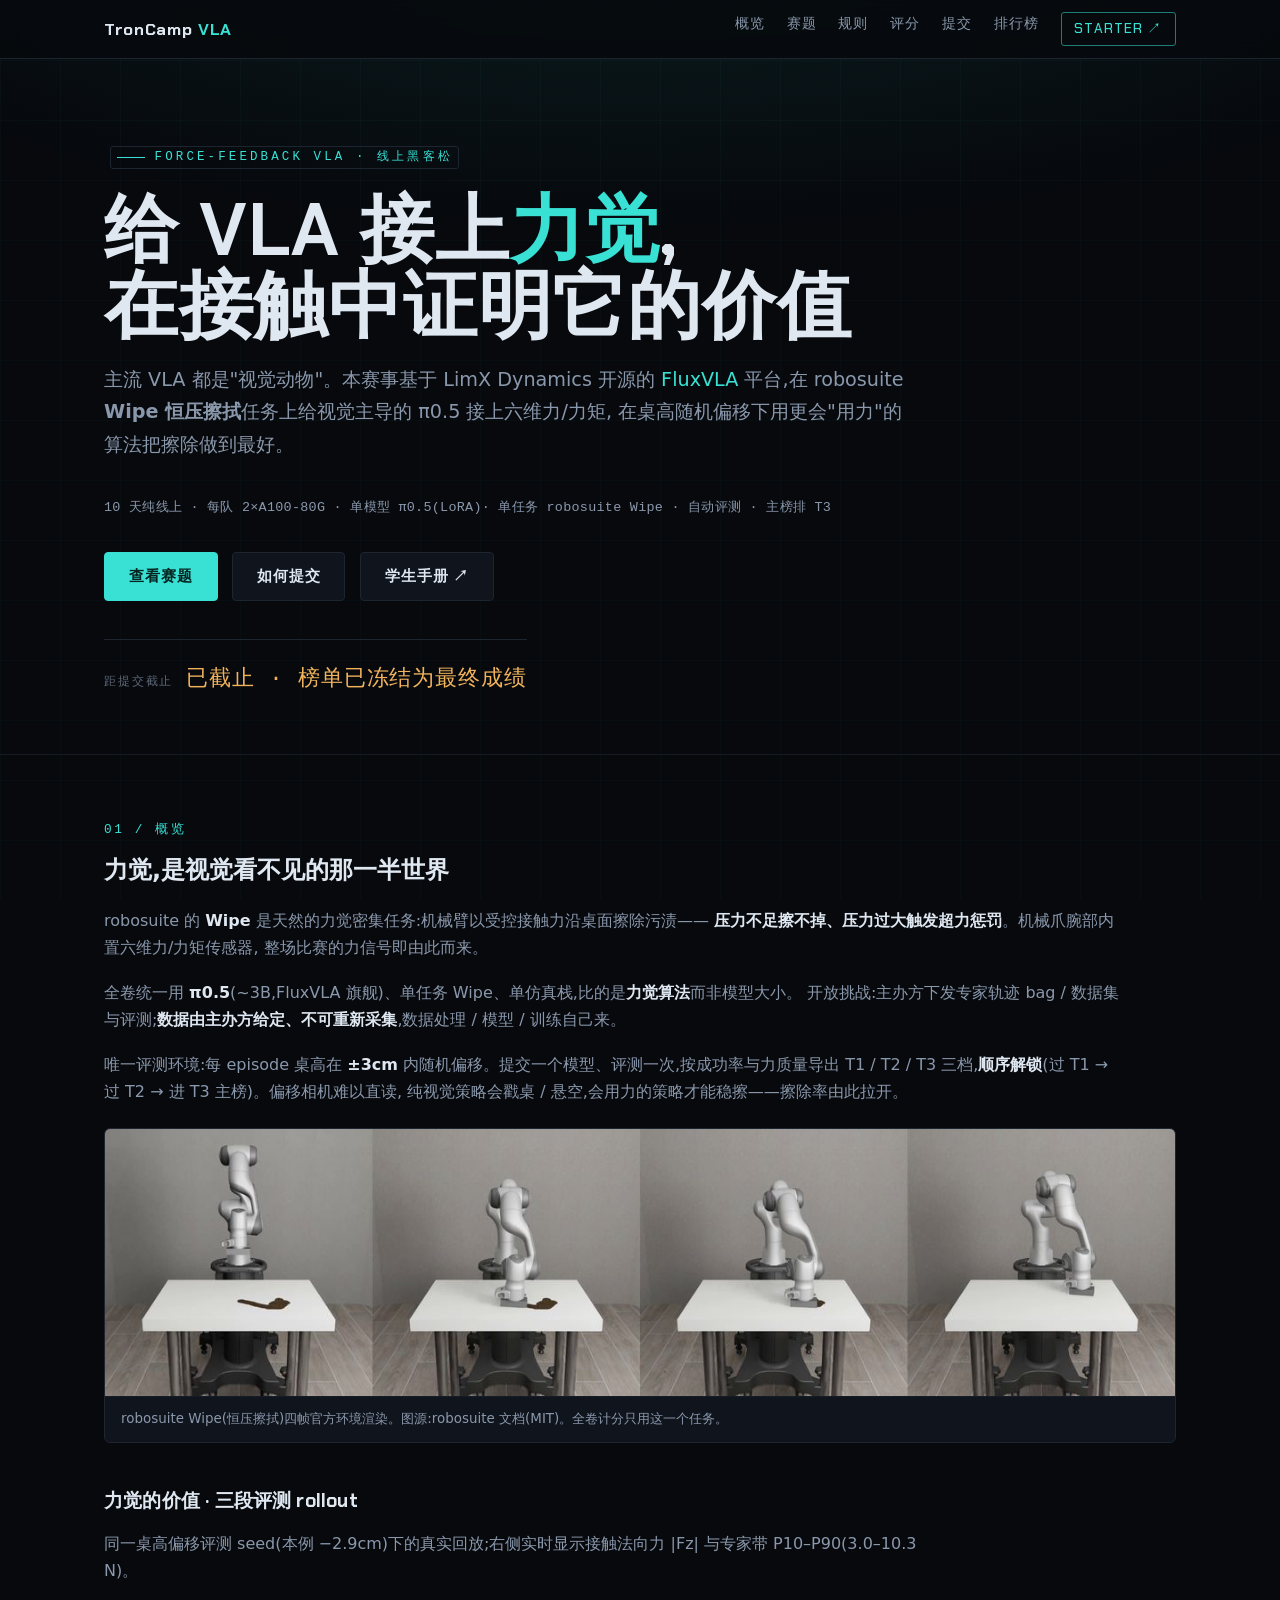
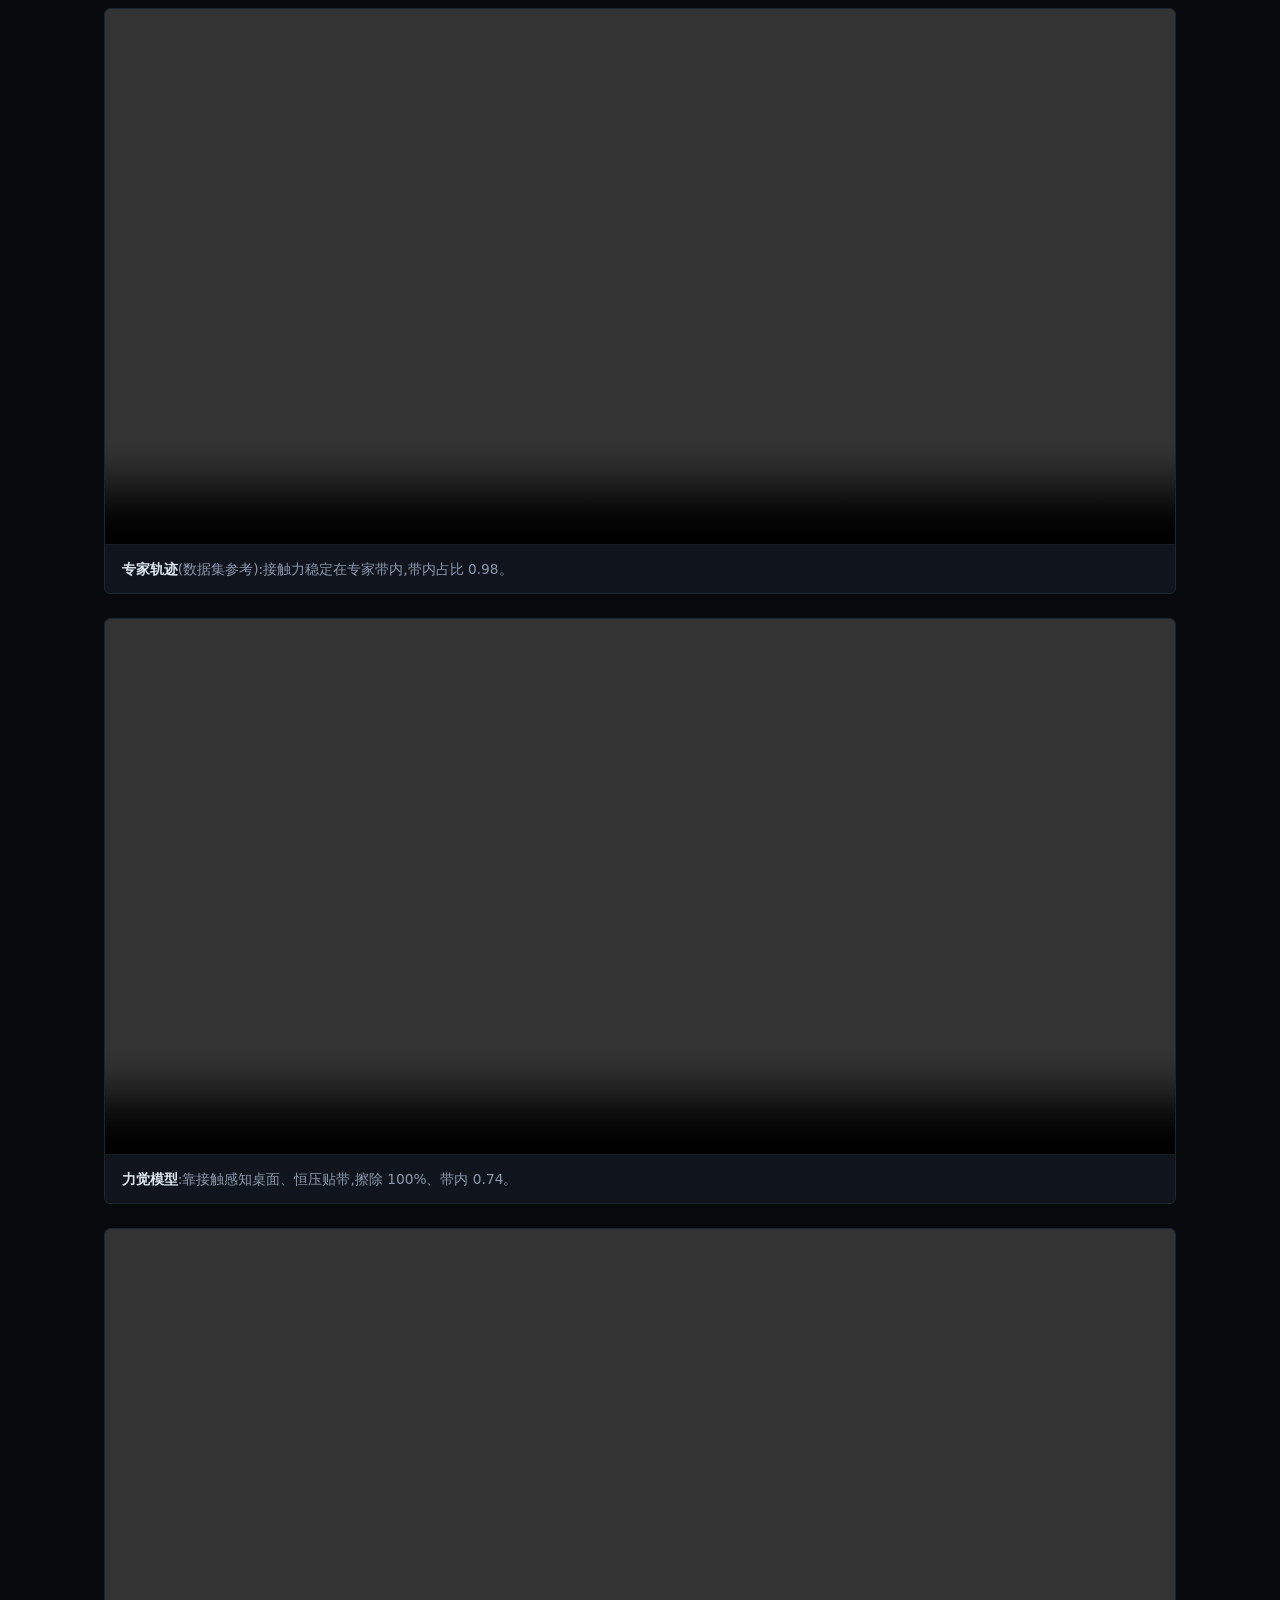
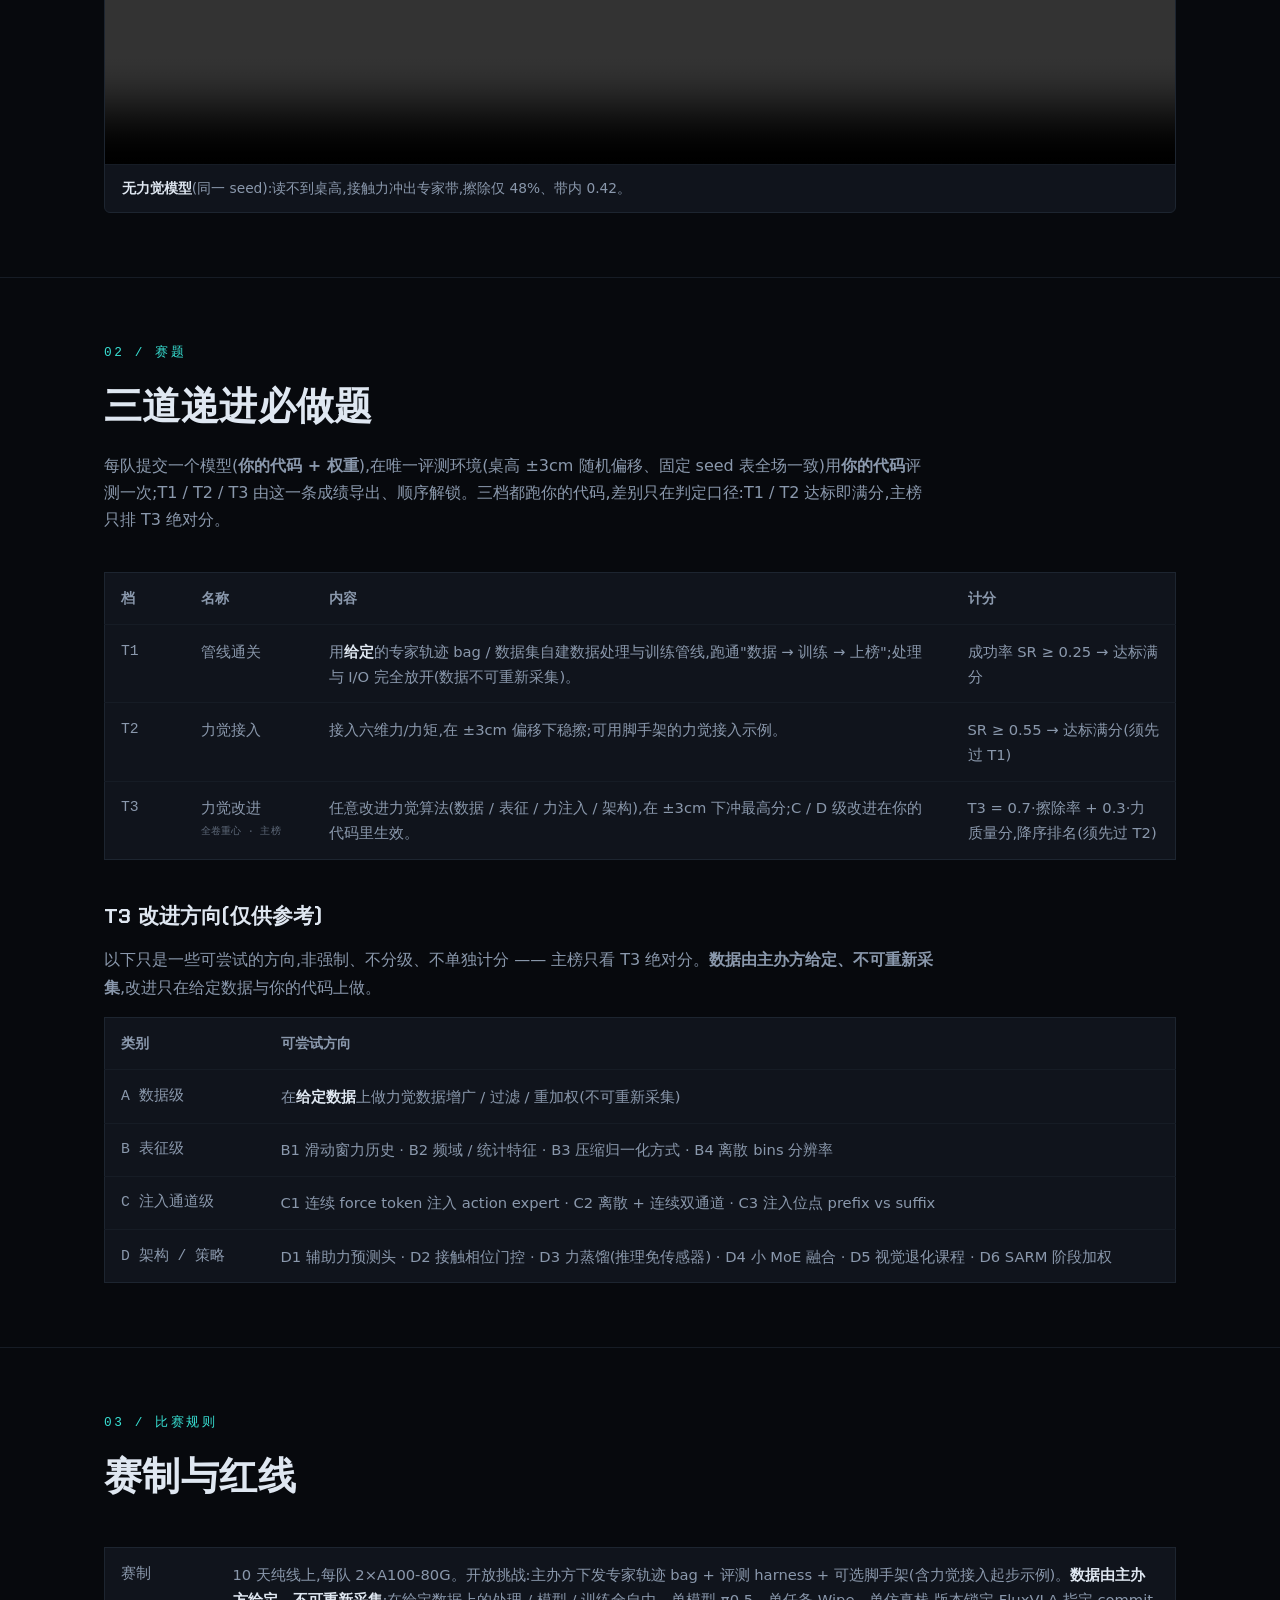
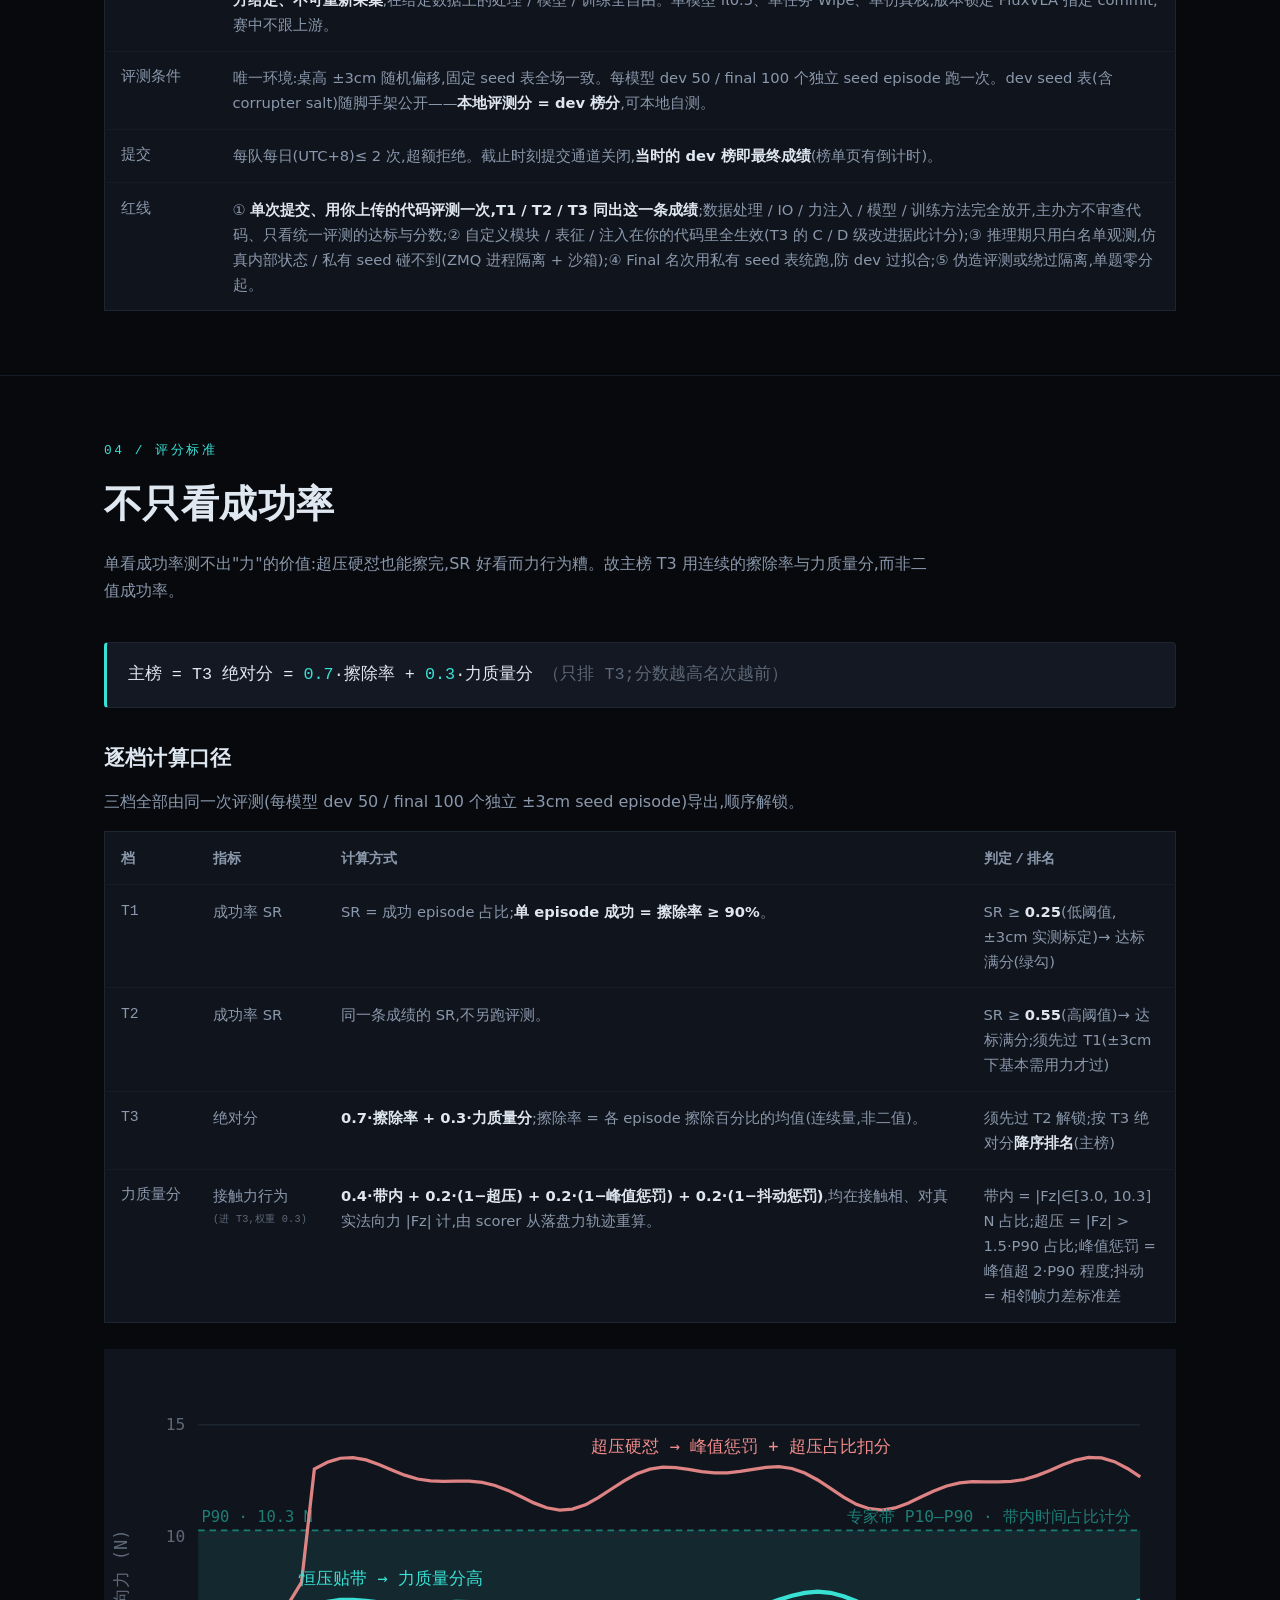
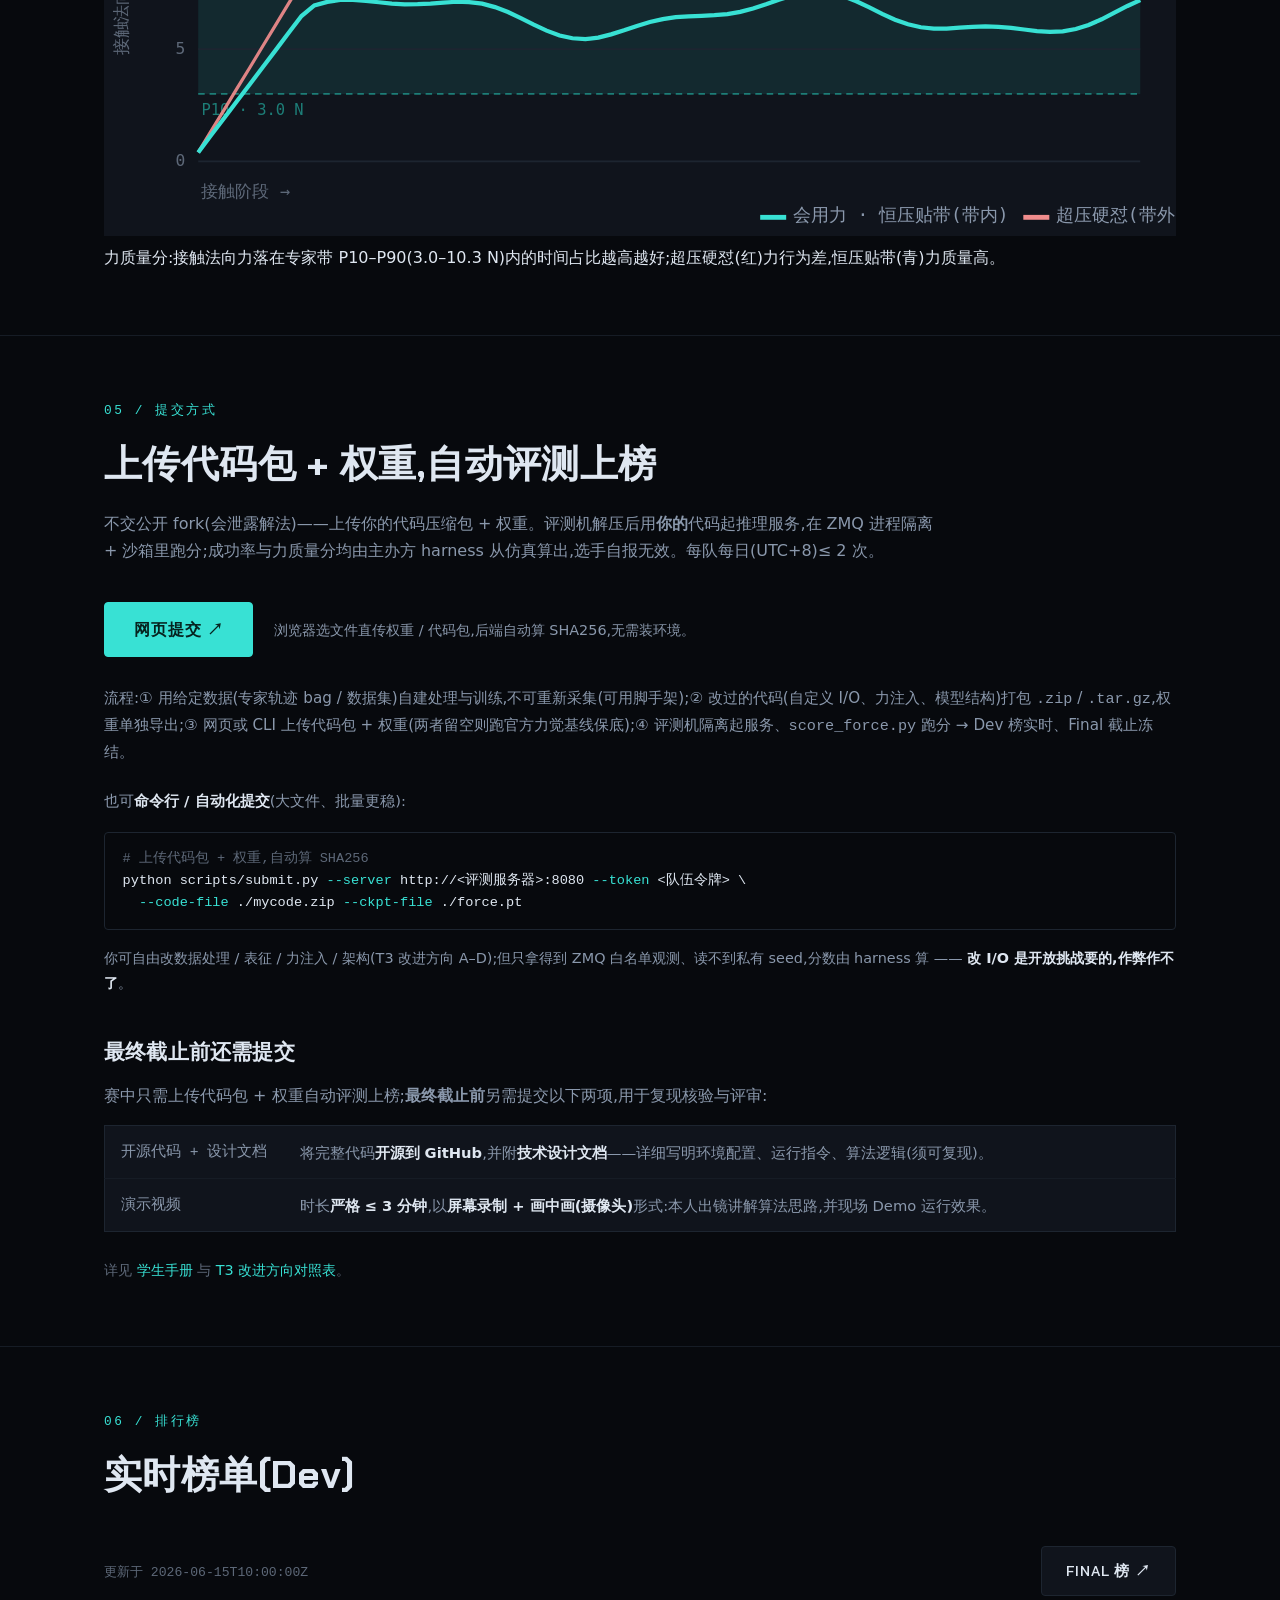
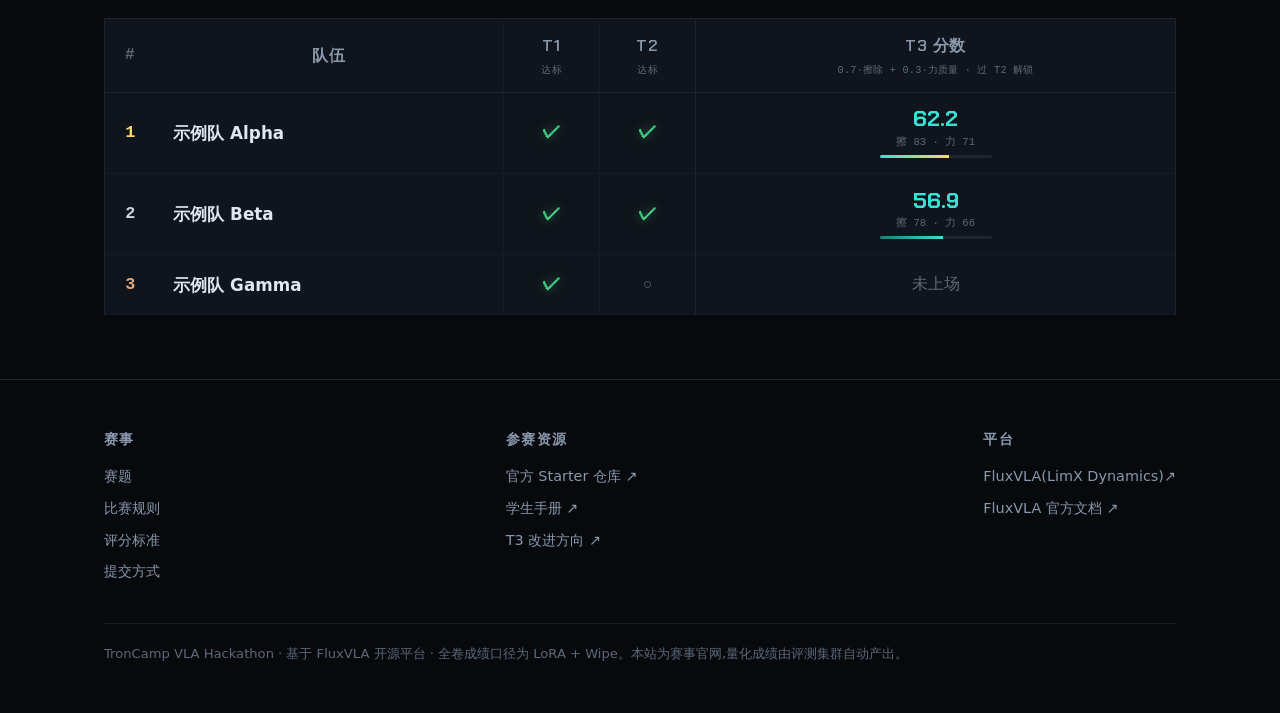
==== commit c7a19dd0: "新增最终交付物:开源代码+技术设计文档(环境/运行/算法)、3 分钟屏幕录制+画中画 demo 视频" ====
--- a/index.html
+++ b/index.html
@@ -200,6 +200,18 @@
 python scripts/submit.py <span class="a">--server</span> http://&lt;评测服务器&gt;:8080 <span class="a">--token</span> &lt;队伍令牌&gt; \
   <span class="a">--code-file</span> ./mycode.zip <span class="a">--ckpt-file</span> ./force.pt</div>
     <p style="margin-top:1rem;color:var(--muted);font-size:0.9rem">你可自由改数据处理 / 表征 / 力注入 / 架构(T3 改进方向 A–D);但只拿得到 ZMQ 白名单观测、读不到私有 seed,分数由 harness 算 —— <b style="color:var(--text)">改 I/O 是开放挑战要的,作弊作不了</b>。</p>
+
+    <div class="sec-head" style="margin-top:2.4rem;margin-bottom:1rem">
+      <h2 style="font-size:1.3rem">最终截止前还需提交</h2>
+      <p>赛中只需上传代码包 + 权重自动评测上榜;<b>最终截止前</b>另需提交以下两项,用于复现核验与评审:</p>
+    </div>
+    <table class="dtable">
+      <tbody>
+        <tr><td class="lvl" style="width:10rem">开源代码 + 设计文档</td><td>将完整代码<b>开源到 GitHub</b>,并附<b>技术设计文档</b>——详细写明环境配置、运行指令、算法逻辑(须可复现)。</td></tr>
+        <tr><td class="lvl">演示视频</td><td>时长<b>严格 ≤ 3 分钟</b>,以<b>屏幕录制 + 画中画(摄像头)</b>形式:本人出镜讲解算法思路,并现场 Demo 运行效果。</td></tr>
+      </tbody>
+    </table>
+
     <p style="margin-top:1.6rem;color:var(--dim);font-size:0.9rem">
       详见 <a href="https://github.com/Mizoreww/TronCamp/blob/main/docs/hackathon/STUDENT_HANDBOOK.md" target="_blank" rel="noopener">学生手册</a>
       与 <a href="https://github.com/Mizoreww/TronCamp/blob/main/docs/hackathon/t3_menu_starters.md" target="_blank" rel="noopener">T3 改进方向对照表</a>。
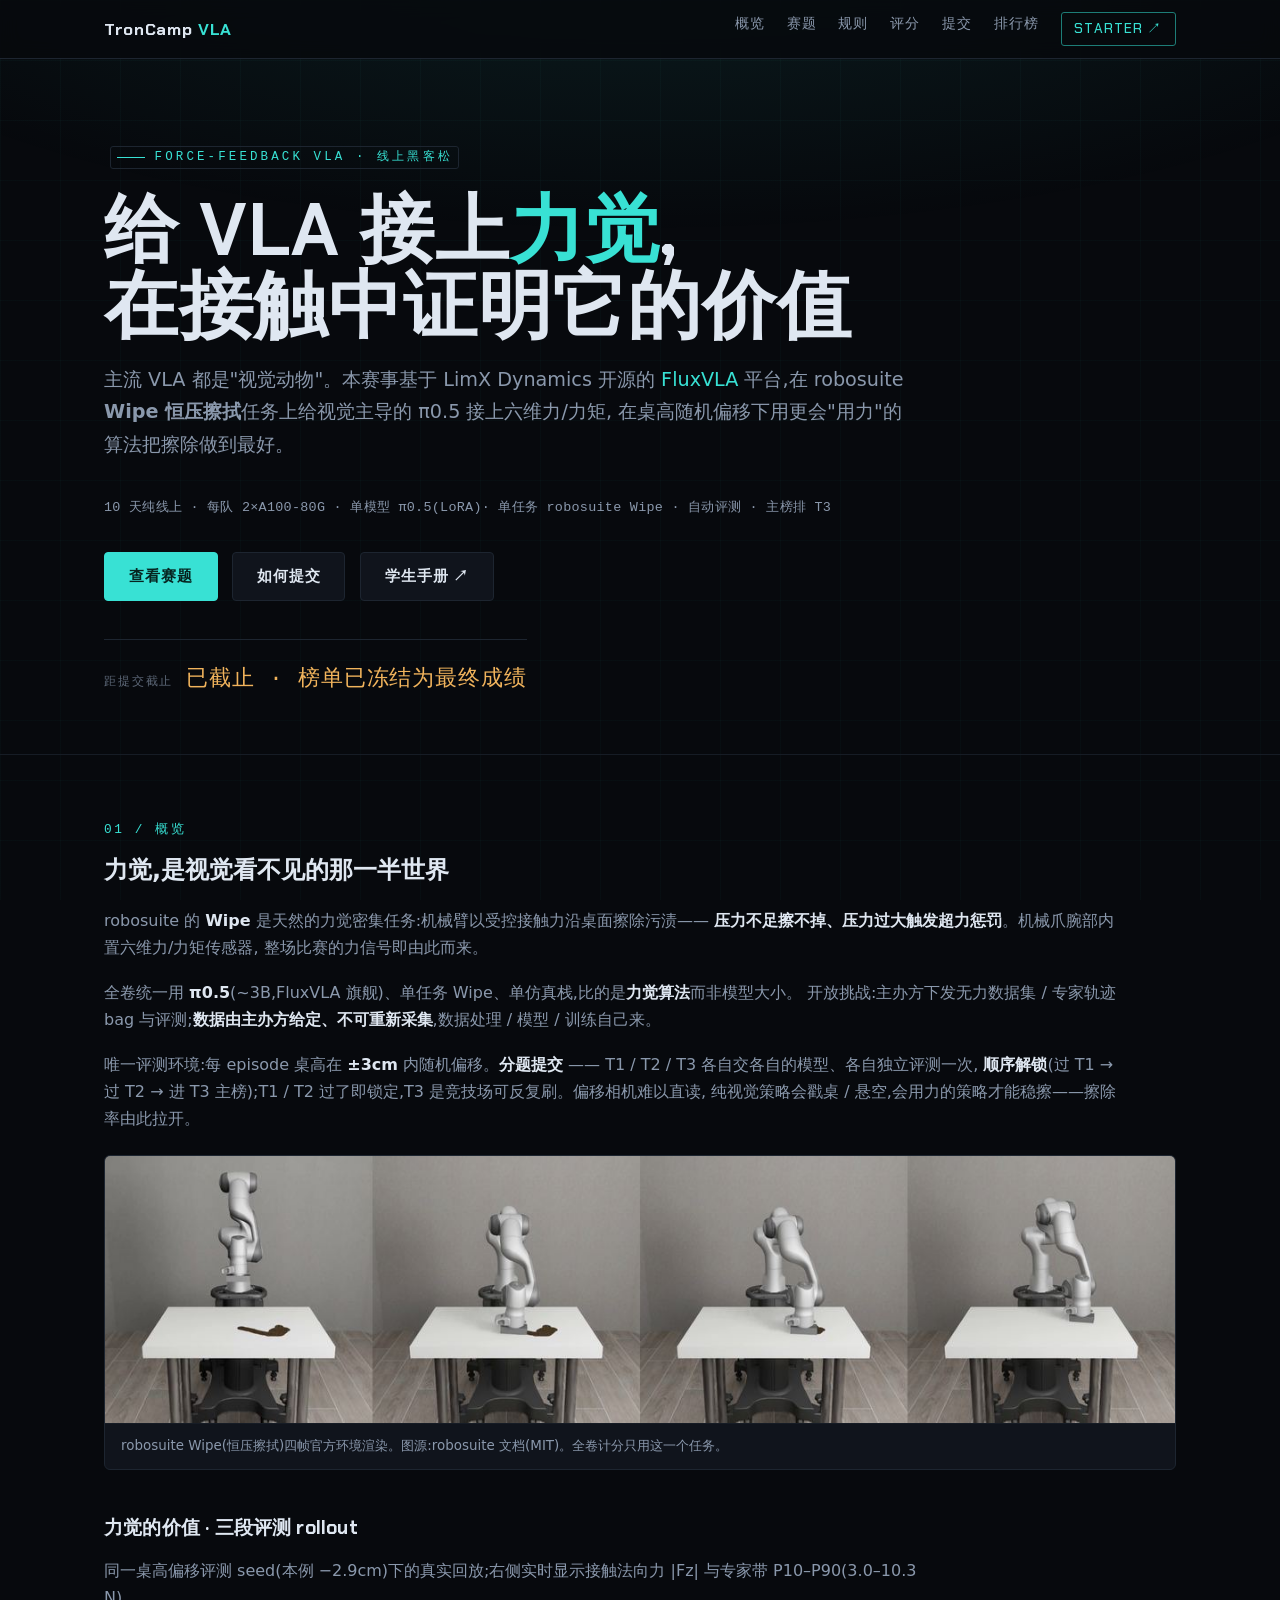
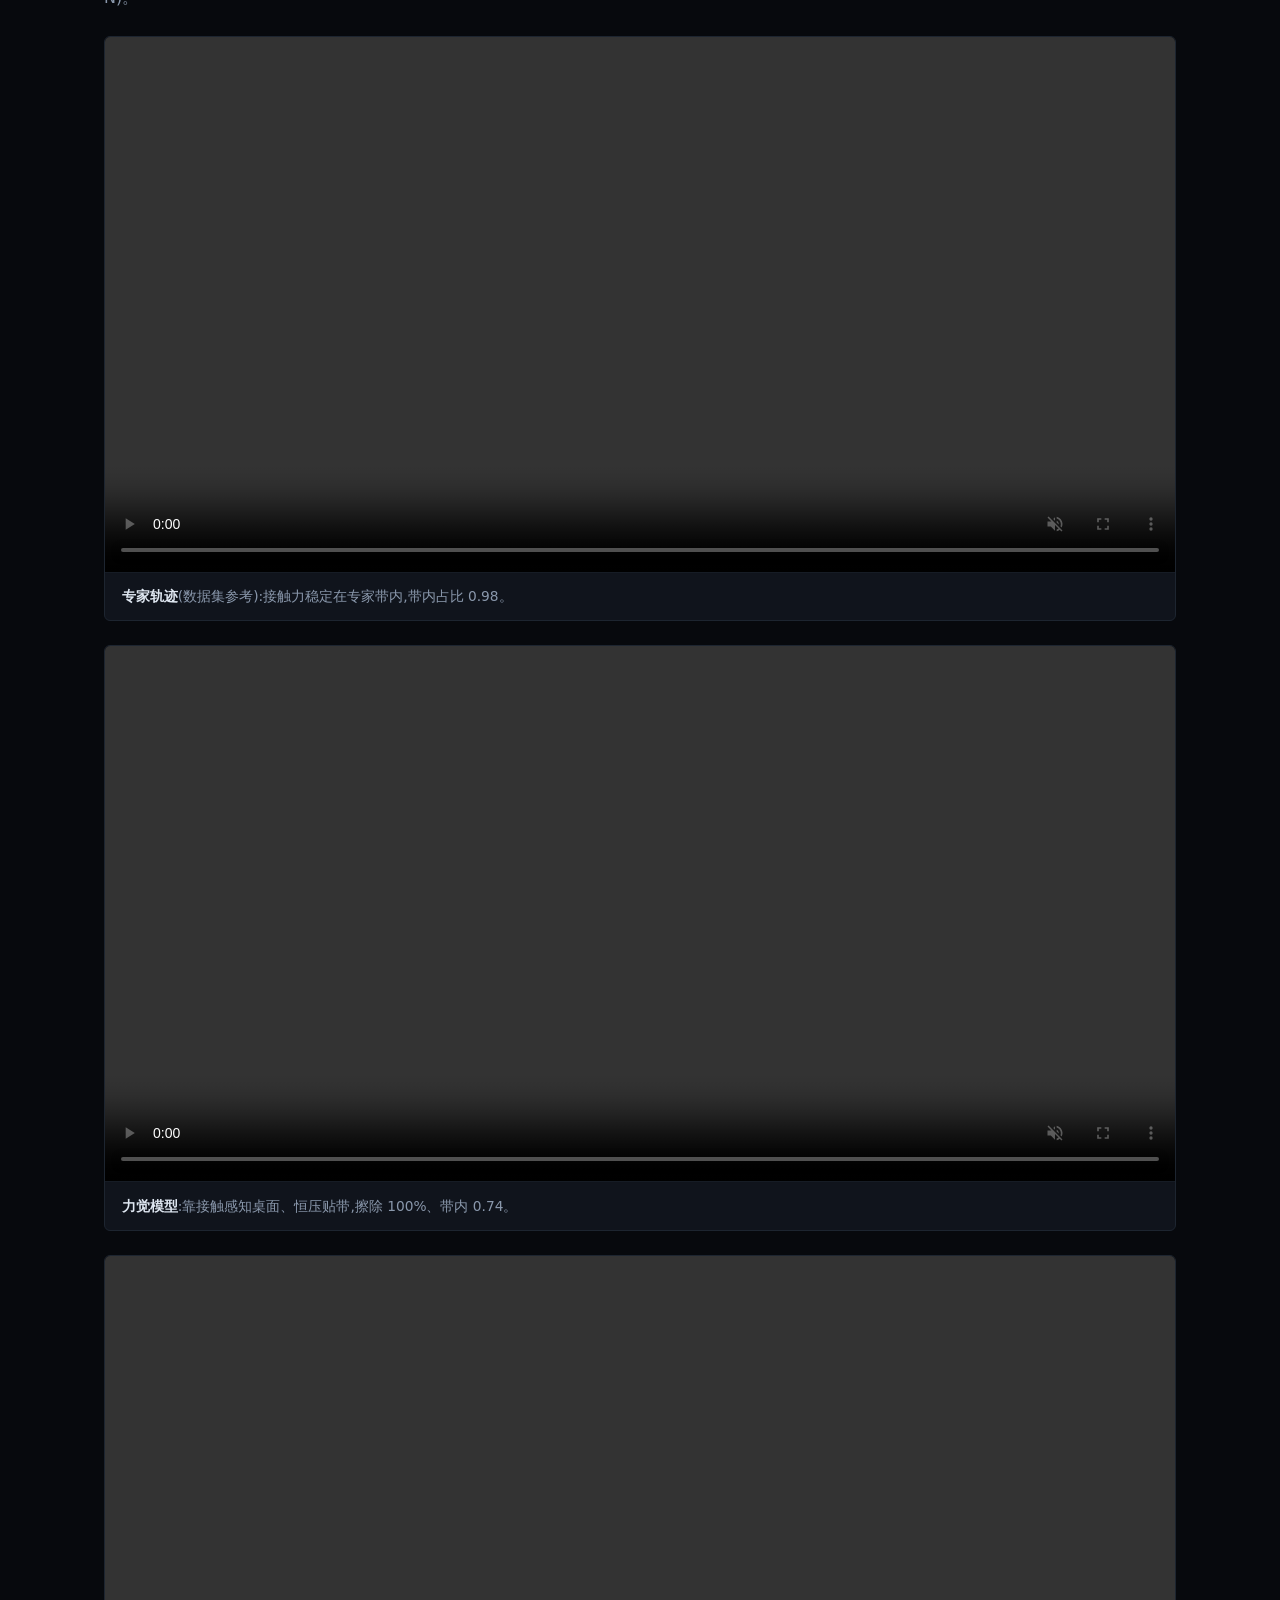
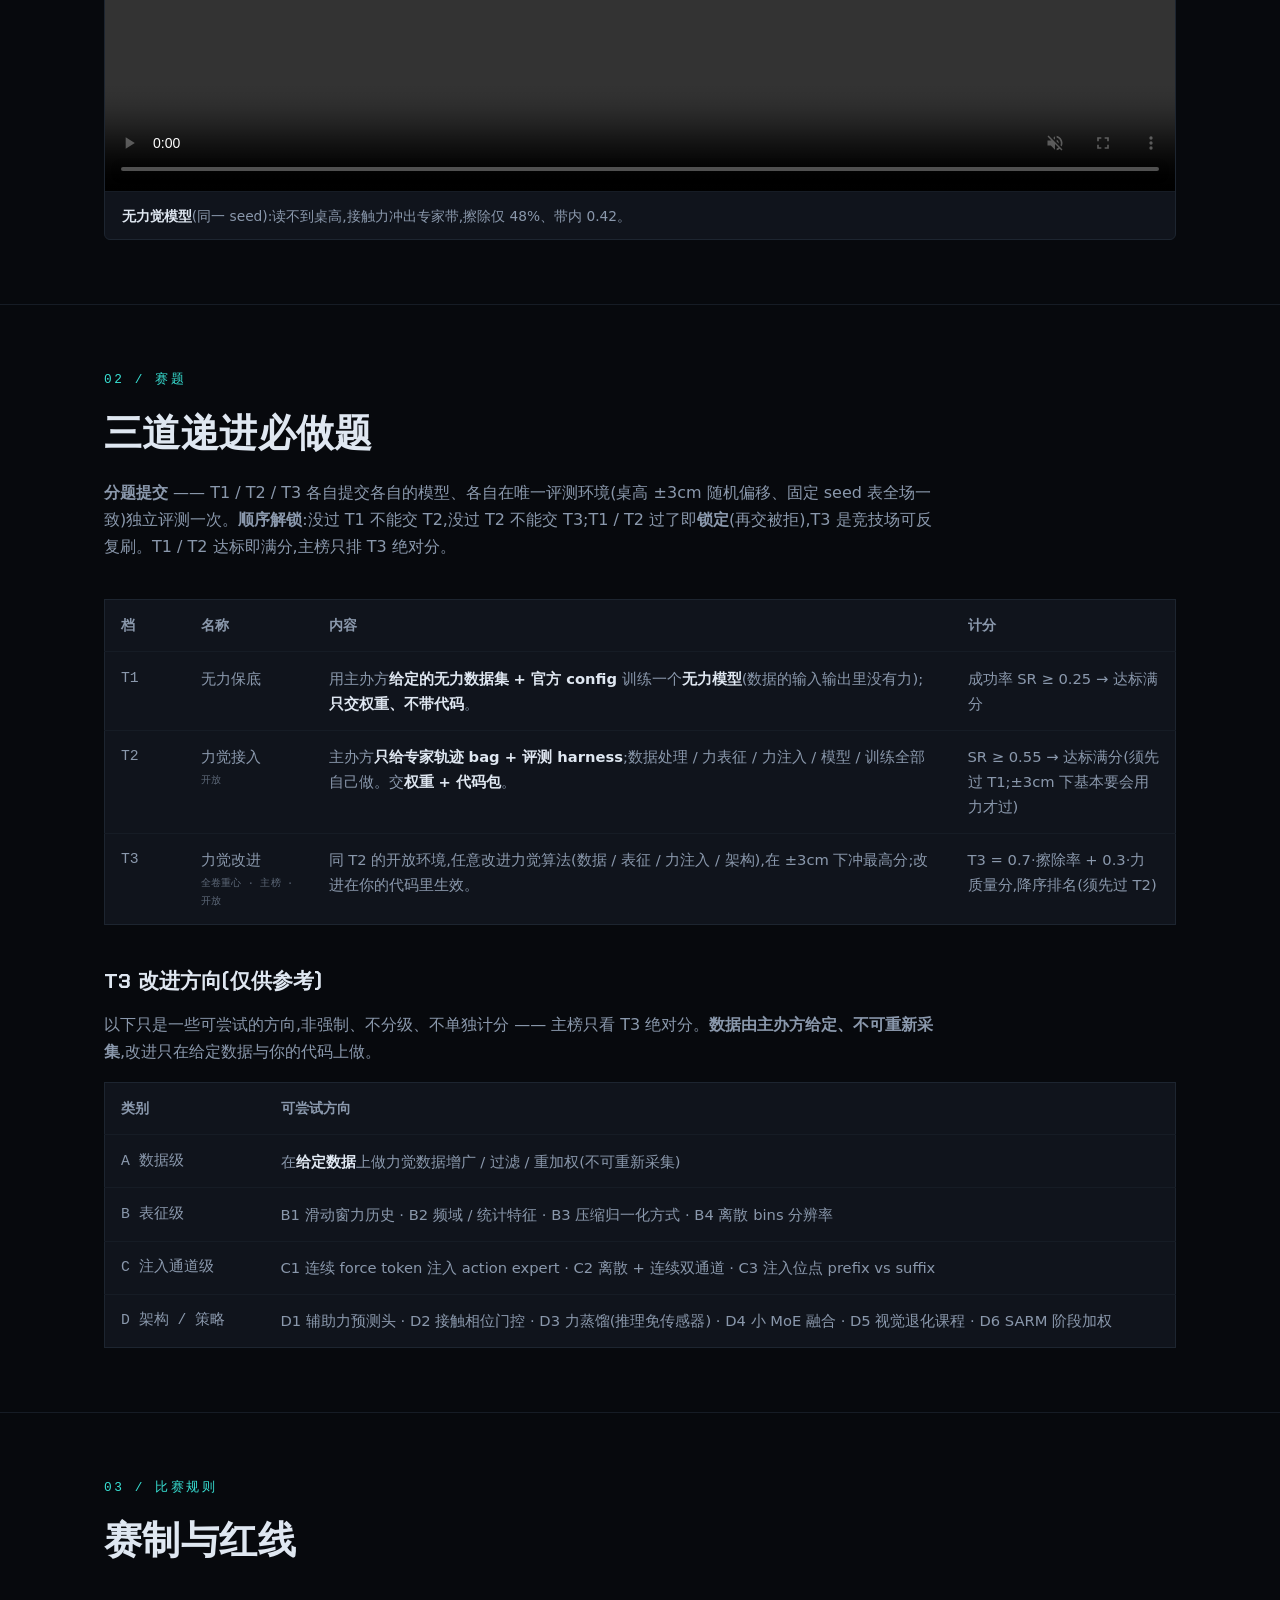
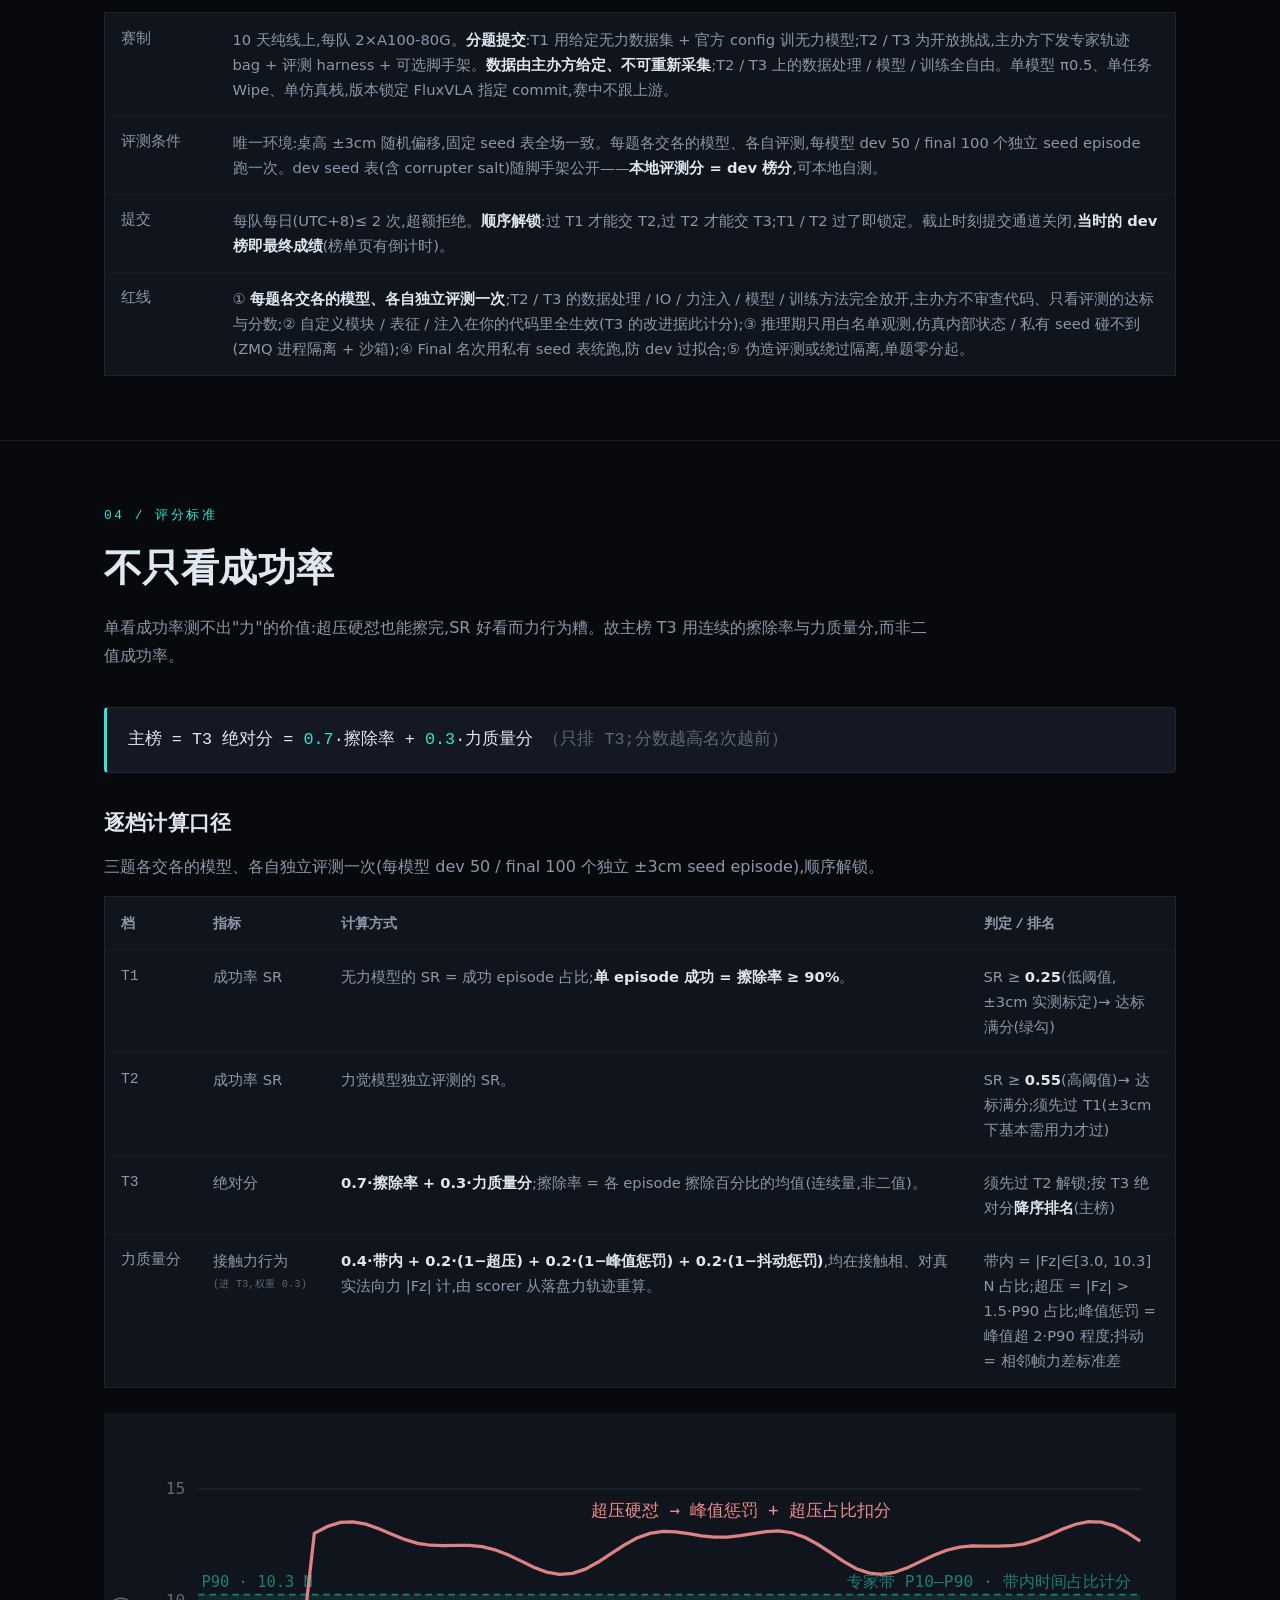
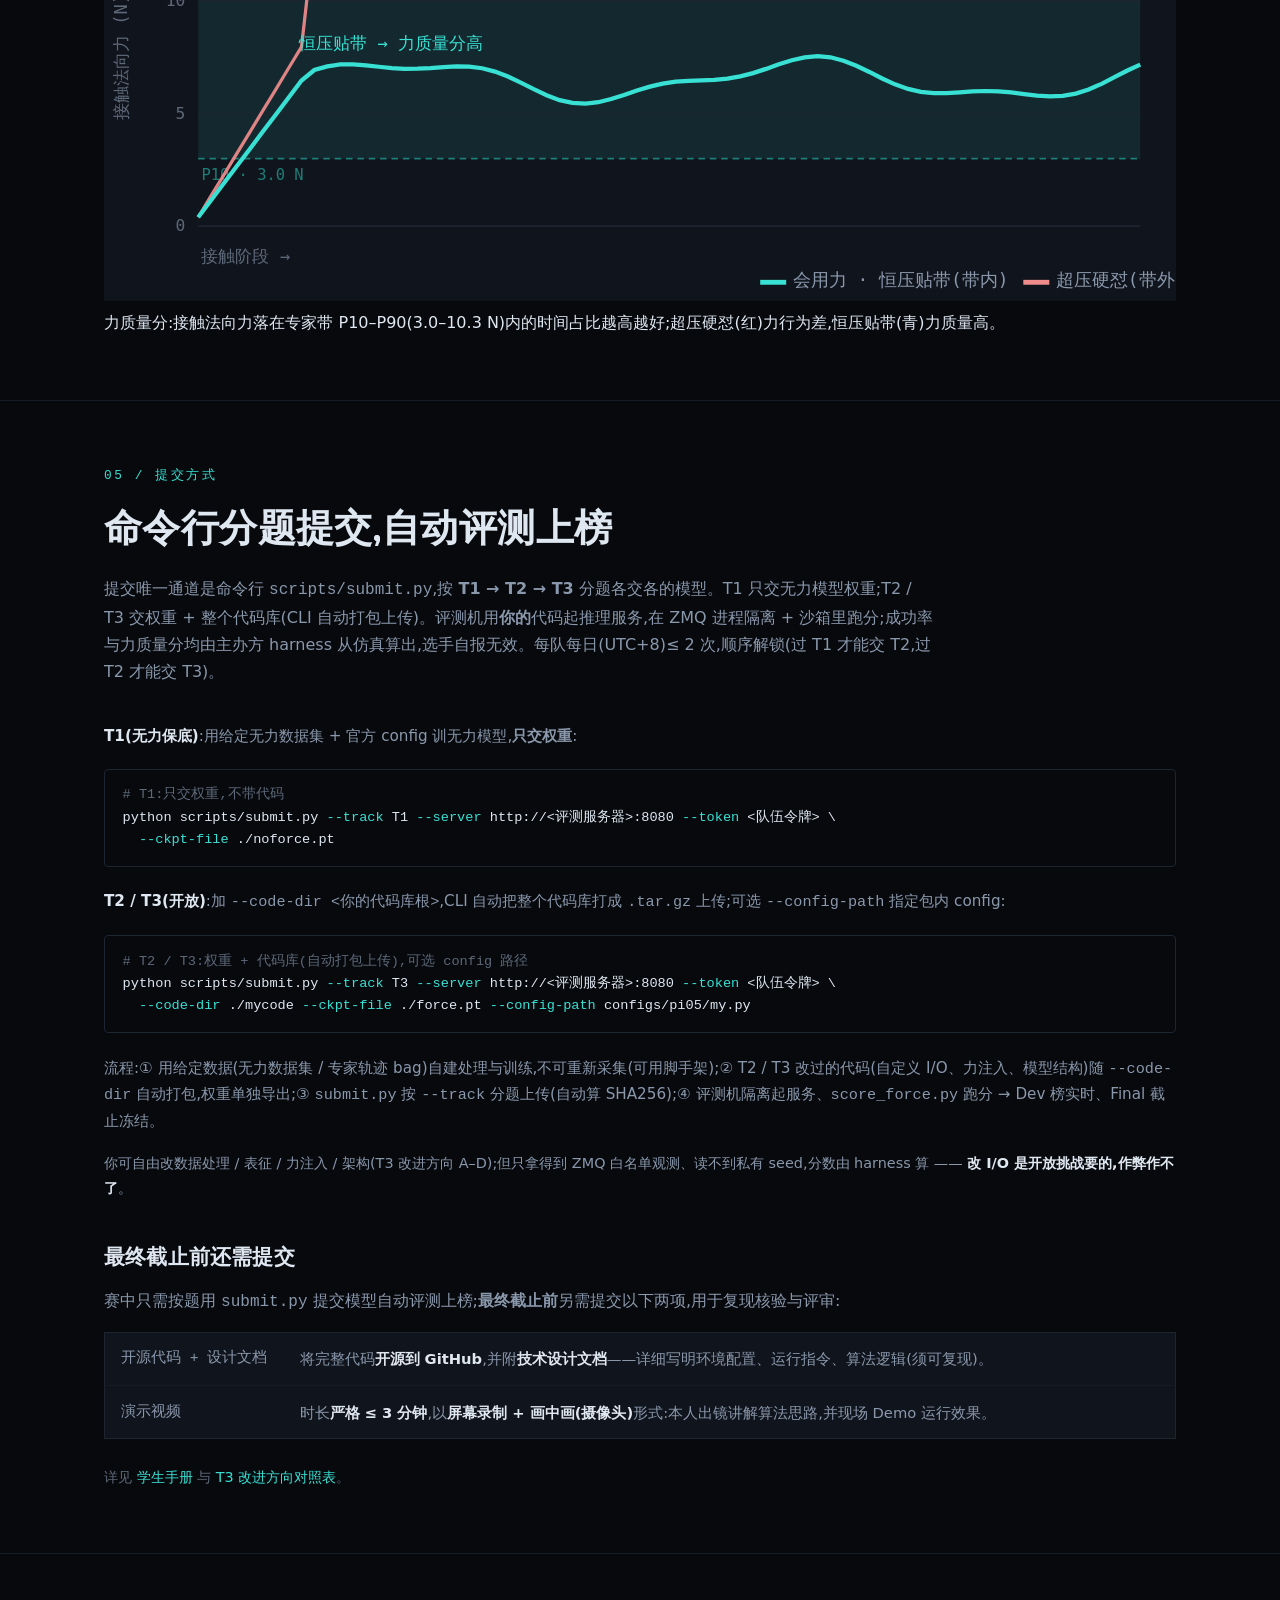
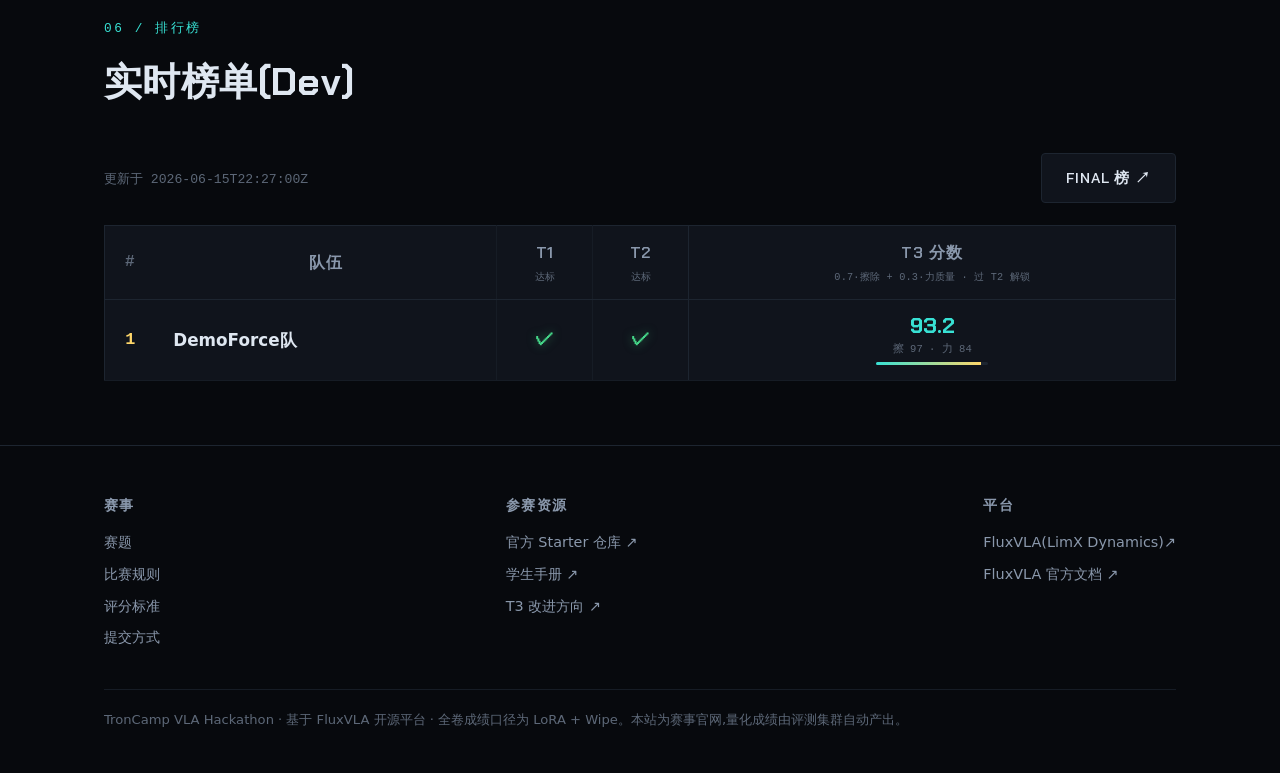
==== commit 9a81d8ca: "feat: 官网改回分题提交赛制 + 分题 e2e 实测榜单 - index.html §01-05 改回分题:T1 无力保底(给定数据集+官方config)/ T2·T3 开放(bag+harnes" ====
--- a/index.html
+++ b/index.html
@@ -63,11 +63,11 @@
       </p>
       <p>
         全卷统一用 <strong>π0.5</strong>(~3B,FluxVLA 旗舰)、单任务 Wipe、单仿真栈,比的是<strong>力觉算法</strong>而非模型大小。
-        开放挑战:主办方下发专家轨迹 bag / 数据集与评测;<strong>数据由主办方给定、不可重新采集</strong>,数据处理 / 模型 / 训练自己来。
+        开放挑战:主办方下发无力数据集 / 专家轨迹 bag 与评测;<strong>数据由主办方给定、不可重新采集</strong>,数据处理 / 模型 / 训练自己来。
       </p>
       <p>
-        唯一评测环境:每 episode 桌高在 <strong>±3cm</strong> 内随机偏移。提交一个模型、评测一次,按成功率与力质量导出
-        T1 / T2 / T3 三档,<strong>顺序解锁</strong>(过 T1 → 过 T2 → 进 T3 主榜)。偏移相机难以直读,
+        唯一评测环境:每 episode 桌高在 <strong>±3cm</strong> 内随机偏移。<strong>分题提交</strong> —— T1 / T2 / T3 各自交各自的模型、各自独立评测一次,
+        <strong>顺序解锁</strong>(过 T1 → 过 T2 → 进 T3 主榜);T1 / T2 过了即锁定,T3 是竞技场可反复刷。偏移相机难以直读,
         纯视觉策略会戳桌 / 悬空,会用力的策略才能稳擦——擦除率由此拉开。
       </p>
     </div>
@@ -102,14 +102,14 @@
     <div class="sec-head">
       <span class="sec-num">02 / 赛题</span>
       <h2>三道递进必做题</h2>
-      <p>每队提交一个模型(<b>你的代码 + 权重</b>),在唯一评测环境(桌高 ±3cm 随机偏移、固定 seed 表全场一致)用<b>你的代码</b>评测一次;T1 / T2 / T3 由这一条成绩导出、顺序解锁。三档都跑你的代码,差别只在判定口径:T1 / T2 达标即满分,主榜只排 T3 绝对分。</p>
+      <p><b>分题提交</b> —— T1 / T2 / T3 各自提交各自的模型、各自在唯一评测环境(桌高 ±3cm 随机偏移、固定 seed 表全场一致)独立评测一次。<b>顺序解锁</b>:没过 T1 不能交 T2,没过 T2 不能交 T3;T1 / T2 过了即<b>锁定</b>(再交被拒),T3 是竞技场可反复刷。T1 / T2 达标即满分,主榜只排 T3 绝对分。</p>
     </div>
     <table class="dtable">
       <thead><tr><th style="width:5rem">档</th><th style="width:8rem">名称</th><th>内容</th><th style="width:14rem">计分</th></tr></thead>
       <tbody>
-        <tr><td class="lvl">T1</td><td>管线通关</td><td>用<b>给定</b>的专家轨迹 bag / 数据集自建数据处理与训练管线,跑通"数据 → 训练 → 上榜";处理与 I/O 完全放开(数据不可重新采集)。</td><td>成功率 SR ≥ 0.25 → 达标满分</td></tr>
-        <tr><td class="lvl">T2</td><td>力觉接入</td><td>接入六维力/力矩,在 ±3cm 偏移下稳擦;可用脚手架的力觉接入示例。</td><td>SR ≥ 0.55 → 达标满分(须先过 T1)</td></tr>
-        <tr><td class="lvl">T3</td><td>力觉改进<br><span class="th-sub">全卷重心 · 主榜</span></td><td>任意改进力觉算法(数据 / 表征 / 力注入 / 架构),在 ±3cm 下冲最高分;C / D 级改进在你的代码里生效。</td><td>T3 = 0.7·擦除率 + 0.3·力质量分,降序排名(须先过 T2)</td></tr>
+        <tr><td class="lvl">T1</td><td>无力保底</td><td>用主办方<b>给定的无力数据集 + 官方 config</b> 训练一个<b>无力模型</b>(数据的输入输出里没有力);<b>只交权重、不带代码</b>。</td><td>成功率 SR ≥ 0.25 → 达标满分</td></tr>
+        <tr><td class="lvl">T2</td><td>力觉接入<br><span class="th-sub">开放</span></td><td>主办方<b>只给专家轨迹 bag + 评测 harness</b>;数据处理 / 力表征 / 力注入 / 模型 / 训练全部自己做。交<b>权重 + 代码包</b>。</td><td>SR ≥ 0.55 → 达标满分(须先过 T1;±3cm 下基本要会用力才过)</td></tr>
+        <tr><td class="lvl">T3</td><td>力觉改进<br><span class="th-sub">全卷重心 · 主榜 · 开放</span></td><td>同 T2 的开放环境,任意改进力觉算法(数据 / 表征 / 力注入 / 架构),在 ±3cm 下冲最高分;改进在你的代码里生效。</td><td>T3 = 0.7·擦除率 + 0.3·力质量分,降序排名(须先过 T2)</td></tr>
       </tbody>
     </table>
 
@@ -138,10 +138,10 @@
     </div>
     <table class="dtable">
       <tbody>
-        <tr><td class="lvl" style="width:7rem">赛制</td><td>10 天纯线上,每队 2×A100-80G。开放挑战:主办方下发专家轨迹 bag + 评测 harness + 可选脚手架(含力觉接入起步示例)。<b>数据由主办方给定、不可重新采集</b>;在给定数据上的处理 / 模型 / 训练全自由。单模型 π0.5、单任务 Wipe、单仿真栈,版本锁定 FluxVLA 指定 commit,赛中不跟上游。</td></tr>
-        <tr><td class="lvl">评测条件</td><td>唯一环境:桌高 ±3cm 随机偏移,固定 seed 表全场一致。每模型 dev 50 / final 100 个独立 seed episode 跑一次。dev seed 表(含 corrupter salt)随脚手架公开——<b>本地评测分 = dev 榜分</b>,可本地自测。</td></tr>
-        <tr><td class="lvl">提交</td><td>每队每日(UTC+8)≤ 2 次,超额拒绝。截止时刻提交通道关闭,<b>当时的 dev 榜即最终成绩</b>(榜单页有倒计时)。</td></tr>
-        <tr><td class="lvl">红线</td><td>① <b>单次提交、用你上传的代码评测一次,T1 / T2 / T3 同出这一条成绩</b>;数据处理 / IO / 力注入 / 模型 / 训练方法完全放开,主办方不审查代码、只看统一评测的达标与分数;② 自定义模块 / 表征 / 注入在你的代码里全生效(T3 的 C / D 级改进据此计分);③ 推理期只用白名单观测,仿真内部状态 / 私有 seed 碰不到(ZMQ 进程隔离 + 沙箱);④ Final 名次用私有 seed 表统跑,防 dev 过拟合;⑤ 伪造评测或绕过隔离,单题零分起。</td></tr>
+        <tr><td class="lvl" style="width:7rem">赛制</td><td>10 天纯线上,每队 2×A100-80G。<b>分题提交</b>:T1 用给定无力数据集 + 官方 config 训无力模型;T2 / T3 为开放挑战,主办方下发专家轨迹 bag + 评测 harness + 可选脚手架。<b>数据由主办方给定、不可重新采集</b>;T2 / T3 上的数据处理 / 模型 / 训练全自由。单模型 π0.5、单任务 Wipe、单仿真栈,版本锁定 FluxVLA 指定 commit,赛中不跟上游。</td></tr>
+        <tr><td class="lvl">评测条件</td><td>唯一环境:桌高 ±3cm 随机偏移,固定 seed 表全场一致。每题各交各的模型、各自评测,每模型 dev 50 / final 100 个独立 seed episode 跑一次。dev seed 表(含 corrupter salt)随脚手架公开——<b>本地评测分 = dev 榜分</b>,可本地自测。</td></tr>
+        <tr><td class="lvl">提交</td><td>每队每日(UTC+8)≤ 2 次,超额拒绝。<b>顺序解锁</b>:过 T1 才能交 T2,过 T2 才能交 T3;T1 / T2 过了即锁定。截止时刻提交通道关闭,<b>当时的 dev 榜即最终成绩</b>(榜单页有倒计时)。</td></tr>
+        <tr><td class="lvl">红线</td><td>① <b>每题各交各的模型、各自独立评测一次</b>;T2 / T3 的数据处理 / IO / 力注入 / 模型 / 训练方法完全放开,主办方不审查代码、只看评测的达标与分数;② 自定义模块 / 表征 / 注入在你的代码里全生效(T3 的改进据此计分);③ 推理期只用白名单观测,仿真内部状态 / 私有 seed 碰不到(ZMQ 进程隔离 + 沙箱);④ Final 名次用私有 seed 表统跑,防 dev 过拟合;⑤ 伪造评测或绕过隔离,单题零分起。</td></tr>
       </tbody>
     </table>
   </div>
@@ -162,13 +162,13 @@
 
     <div class="sec-head" style="margin-top:2rem;margin-bottom:1rem">
       <h2 style="font-size:1.3rem">逐档计算口径</h2>
-      <p>三档全部由同一次评测(每模型 dev 50 / final 100 个独立 ±3cm seed episode)导出,顺序解锁。</p>
+      <p>三题各交各的模型、各自独立评测一次(每模型 dev 50 / final 100 个独立 ±3cm seed episode),顺序解锁。</p>
     </div>
     <table class="dtable">
       <thead><tr><th style="width:5.5rem">档</th><th style="width:8rem">指标</th><th>计算方式</th><th style="width:13rem">判定 / 排名</th></tr></thead>
       <tbody>
-        <tr><td class="lvl">T1</td><td>成功率 SR</td><td>SR = 成功 episode 占比;<b>单 episode 成功 = 擦除率 ≥ 90%</b>。</td><td>SR ≥ <b>0.25</b>(低阈值,±3cm 实测标定)→ 达标满分(绿勾)</td></tr>
-        <tr><td class="lvl">T2</td><td>成功率 SR</td><td>同一条成绩的 SR,不另跑评测。</td><td>SR ≥ <b>0.55</b>(高阈值)→ 达标满分;须先过 T1(±3cm 下基本需用力才过)</td></tr>
+        <tr><td class="lvl">T1</td><td>成功率 SR</td><td>无力模型的 SR = 成功 episode 占比;<b>单 episode 成功 = 擦除率 ≥ 90%</b>。</td><td>SR ≥ <b>0.25</b>(低阈值,±3cm 实测标定)→ 达标满分(绿勾)</td></tr>
+        <tr><td class="lvl">T2</td><td>成功率 SR</td><td>力觉模型独立评测的 SR。</td><td>SR ≥ <b>0.55</b>(高阈值)→ 达标满分;须先过 T1(±3cm 下基本需用力才过)</td></tr>
         <tr><td class="lvl">T3</td><td>绝对分</td><td><b>0.7·擦除率 + 0.3·力质量分</b>;擦除率 = 各 episode 擦除百分比的均值(连续量,非二值)。</td><td>须先过 T2 解锁;按 T3 绝对分<b>降序排名</b>(主榜)</td></tr>
         <tr><td class="lvl">力质量分</td><td>接触力行为<br><span class="th-sub">(进 T3,权重 0.3)</span></td><td><b>0.4·带内 + 0.2·(1−超压) + 0.2·(1−峰值惩罚) + 0.2·(1−抖动惩罚)</b>,均在接触相、对真实法向力 |Fz| 计,由 scorer 从落盘力轨迹重算。</td><td>带内 = |Fz|∈[3.0, 10.3] N 占比;超压 = |Fz| &gt; 1.5·P90 占比;峰值惩罚 = 峰值超 2·P90 程度;抖动 = 相邻帧力差标准差</td></tr>
       </tbody>
@@ -185,25 +185,29 @@
   <div class="wrap">
     <div class="sec-head">
       <span class="sec-num">05 / 提交方式</span>
-      <h2>上传代码包 + 权重,自动评测上榜</h2>
-      <p>不交公开 fork(会泄露解法)——上传你的代码压缩包 + 权重。评测机解压后用<b>你的</b>代码起推理服务,在 ZMQ 进程隔离 + 沙箱里跑分;成功率与力质量分均由主办方 harness 从仿真算出,选手自报无效。每队每日(UTC+8)≤ 2 次。</p>
-    </div>
-    <div class="submit-cta">
-      <a class="btn primary" data-submit-link href="http://139.196.22.178:8080/submit" target="_blank" rel="noopener">网页提交 ↗</a>
-      <span class="submit-cta-note">浏览器选文件直传权重 / 代码包,后端自动算 SHA256,无需装环境。</span>
-    </div>
+      <h2>命令行分题提交,自动评测上榜</h2>
+      <p>提交唯一通道是命令行 <code>scripts/submit.py</code>,按 <b>T1 → T2 → T3</b> 分题各交各的模型。T1 只交无力模型权重;T2 / T3 交权重 + 整个代码库(CLI 自动打包上传)。评测机用<b>你的</b>代码起推理服务,在 ZMQ 进程隔离 + 沙箱里跑分;成功率与力质量分均由主办方 harness 从仿真算出,选手自报无效。每队每日(UTC+8)≤ 2 次,顺序解锁(过 T1 才能交 T2,过 T2 才能交 T3)。</p>
+    </div>
+    <p style="margin-top:0.2rem;color:var(--muted);font-size:0.95rem">
+      <b style="color:var(--text)">T1(无力保底)</b>:用给定无力数据集 + 官方 config 训无力模型,<b>只交权重</b>:
+    </p>
+    <div class="code"><span class="c"># T1:只交权重,不带代码</span>
+python scripts/submit.py <span class="a">--track</span> T1 <span class="a">--server</span> http://&lt;评测服务器&gt;:8080 <span class="a">--token</span> &lt;队伍令牌&gt; \
+  <span class="a">--ckpt-file</span> ./noforce.pt</div>
     <p style="margin-top:1.4rem;color:var(--muted);font-size:0.95rem">
-      流程:① 用给定数据(专家轨迹 bag / 数据集)自建处理与训练,不可重新采集(可用脚手架);② 改过的代码(自定义 I/O、力注入、模型结构)打包 <code>.zip</code> / <code>.tar.gz</code>,权重单独导出;③ 网页或 CLI 上传代码包 + 权重(两者留空则跑官方力觉基线保底);④ 评测机隔离起服务、<code>score_force.py</code> 跑分 → Dev 榜实时、Final 截止冻结。
-    </p>
-    <p style="margin-top:1.4rem;color:var(--muted);font-size:0.92rem">也可<b style="color:var(--text)">命令行 / 自动化提交</b>(大文件、批量更稳):</p>
-    <div class="code"><span class="c"># 上传代码包 + 权重,自动算 SHA256</span>
-python scripts/submit.py <span class="a">--server</span> http://&lt;评测服务器&gt;:8080 <span class="a">--token</span> &lt;队伍令牌&gt; \
-  <span class="a">--code-file</span> ./mycode.zip <span class="a">--ckpt-file</span> ./force.pt</div>
+      <b style="color:var(--text)">T2 / T3(开放)</b>:加 <code>--code-dir &lt;你的代码库根&gt;</code>,CLI 自动把整个代码库打成 <code>.tar.gz</code> 上传;可选 <code>--config-path</code> 指定包内 config:
+    </p>
+    <div class="code"><span class="c"># T2 / T3:权重 + 代码库(自动打包上传),可选 config 路径</span>
+python scripts/submit.py <span class="a">--track</span> T3 <span class="a">--server</span> http://&lt;评测服务器&gt;:8080 <span class="a">--token</span> &lt;队伍令牌&gt; \
+  <span class="a">--code-dir</span> ./mycode <span class="a">--ckpt-file</span> ./force.pt <span class="a">--config-path</span> configs/pi05/my.py</div>
+    <p style="margin-top:1.4rem;color:var(--muted);font-size:0.95rem">
+      流程:① 用给定数据(无力数据集 / 专家轨迹 bag)自建处理与训练,不可重新采集(可用脚手架);② T2 / T3 改过的代码(自定义 I/O、力注入、模型结构)随 <code>--code-dir</code> 自动打包,权重单独导出;③ <code>submit.py</code> 按 <code>--track</code> 分题上传(自动算 SHA256);④ 评测机隔离起服务、<code>score_force.py</code> 跑分 → Dev 榜实时、Final 截止冻结。
+    </p>
     <p style="margin-top:1rem;color:var(--muted);font-size:0.9rem">你可自由改数据处理 / 表征 / 力注入 / 架构(T3 改进方向 A–D);但只拿得到 ZMQ 白名单观测、读不到私有 seed,分数由 harness 算 —— <b style="color:var(--text)">改 I/O 是开放挑战要的,作弊作不了</b>。</p>
 
     <div class="sec-head" style="margin-top:2.4rem;margin-bottom:1rem">
       <h2 style="font-size:1.3rem">最终截止前还需提交</h2>
-      <p>赛中只需上传代码包 + 权重自动评测上榜;<b>最终截止前</b>另需提交以下两项,用于复现核验与评审:</p>
+      <p>赛中只需按题用 <code>submit.py</code> 提交模型自动评测上榜;<b>最终截止前</b>另需提交以下两项,用于复现核验与评审:</p>
     </div>
     <table class="dtable">
       <tbody>
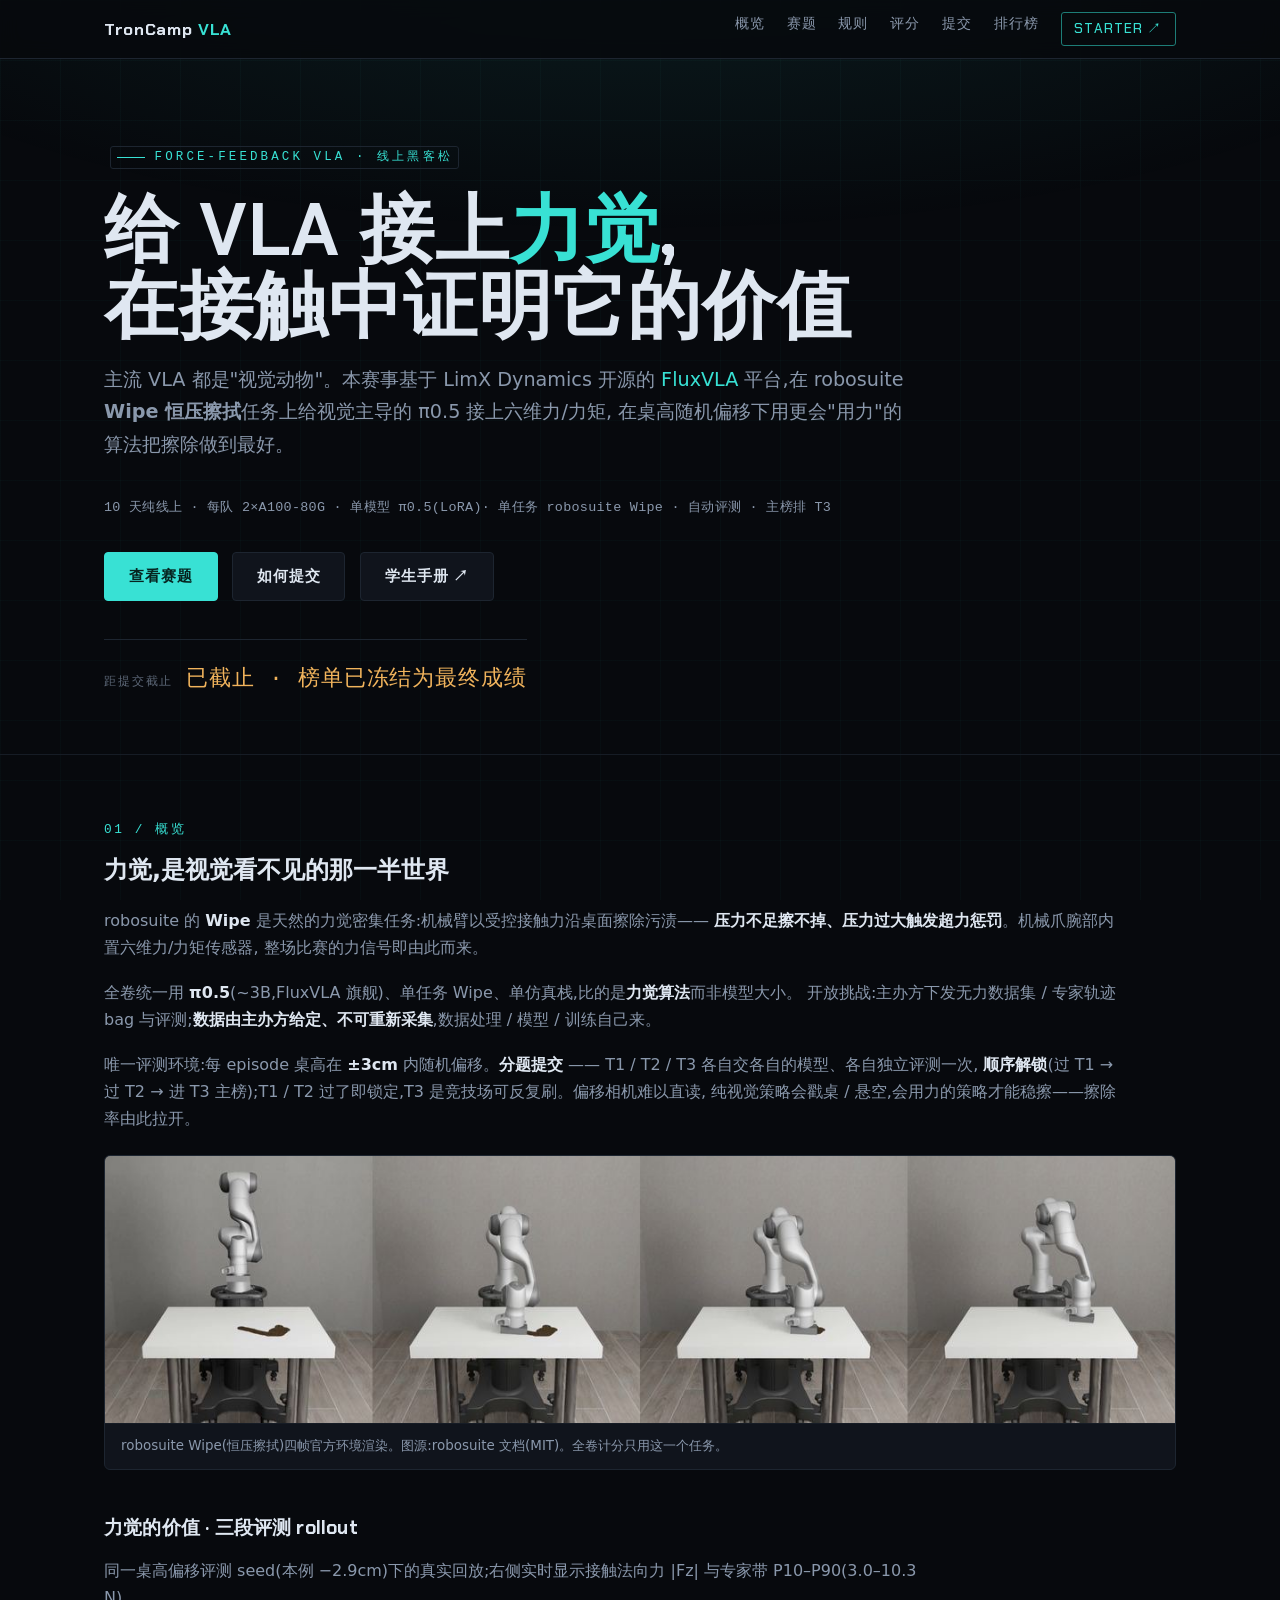
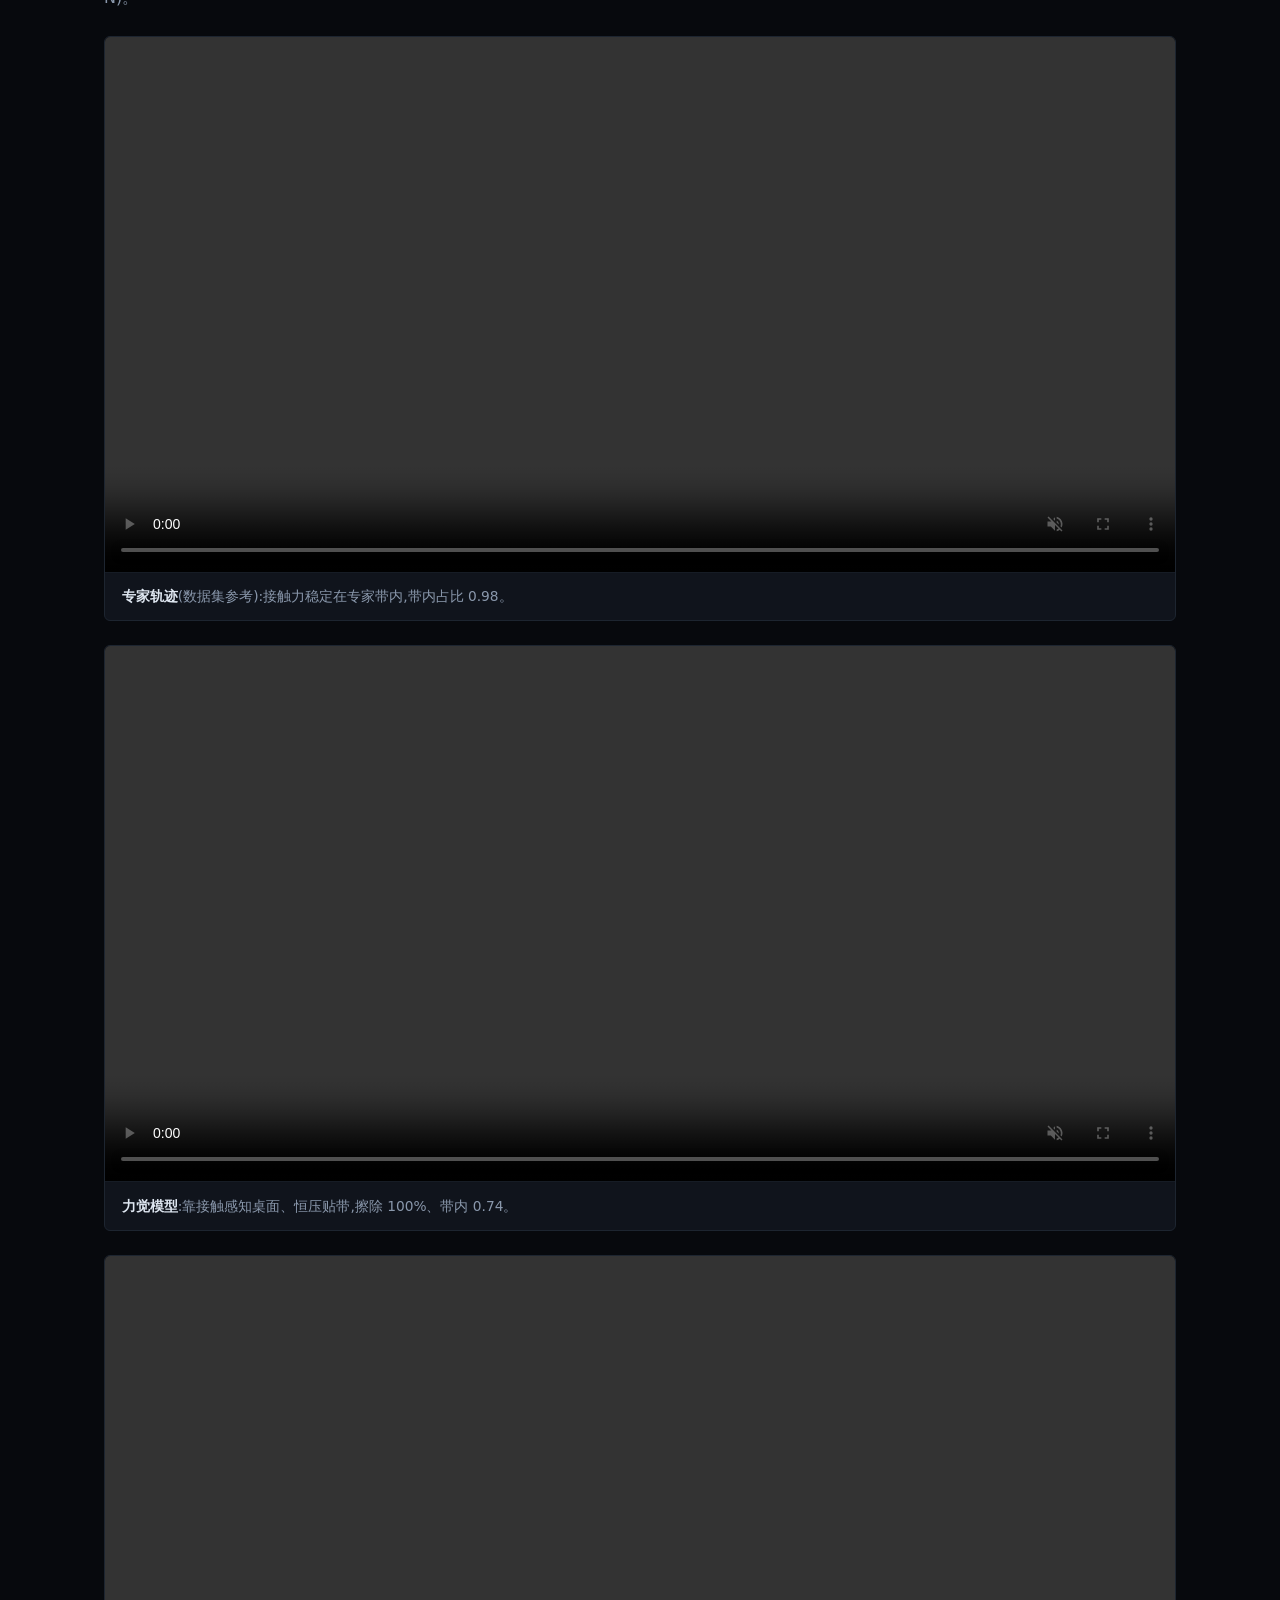
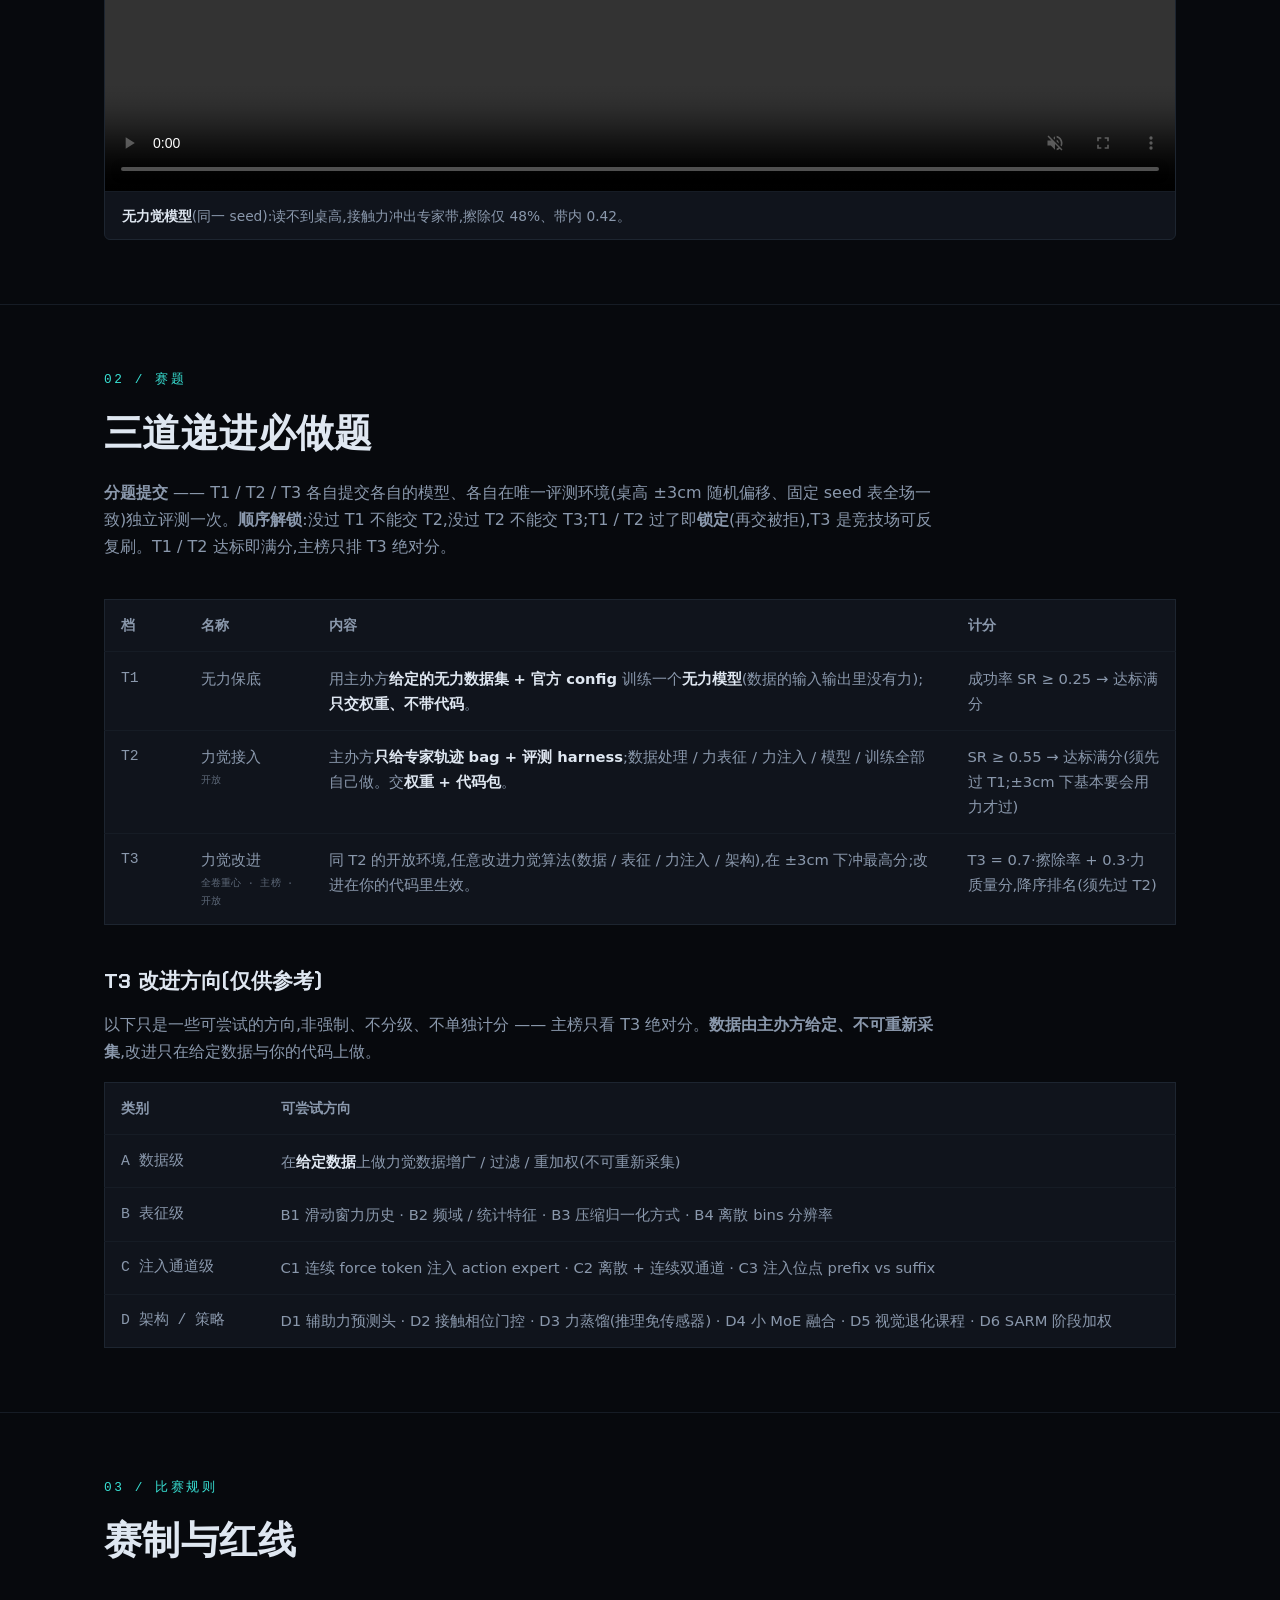
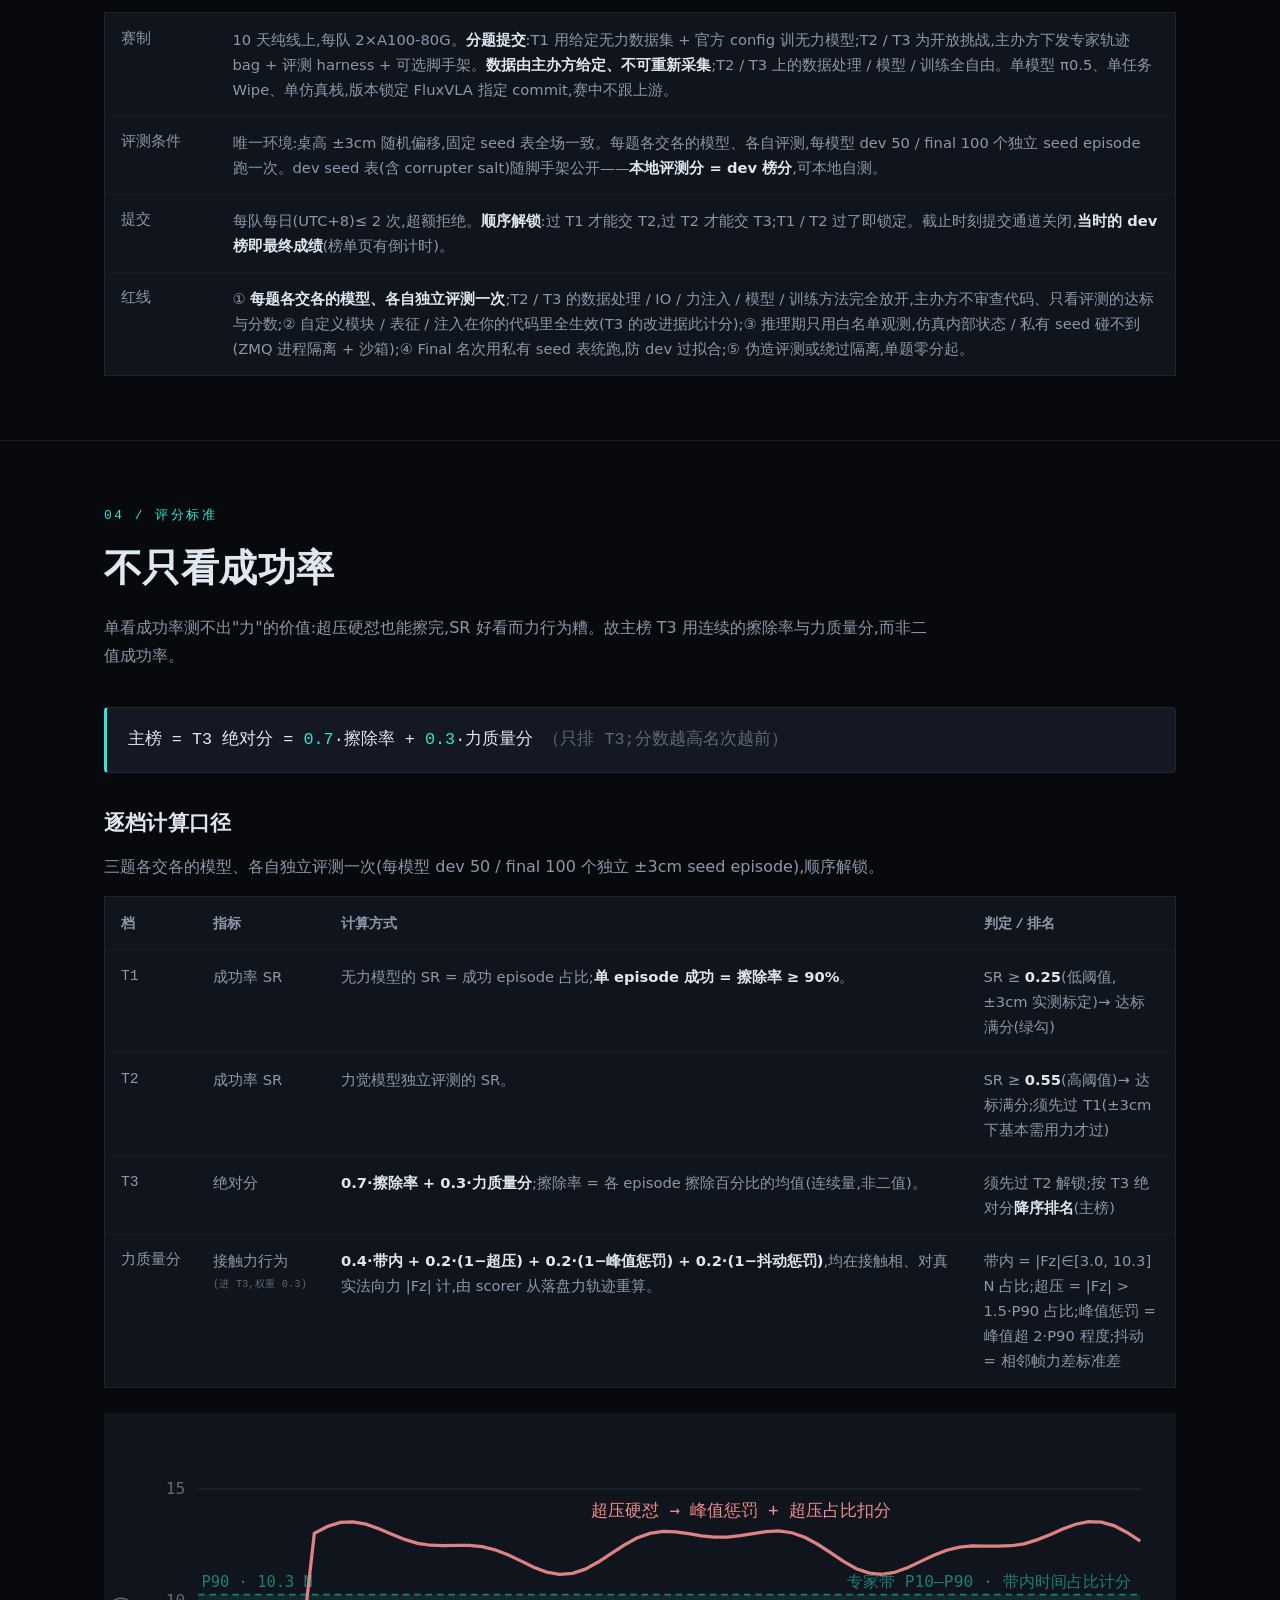
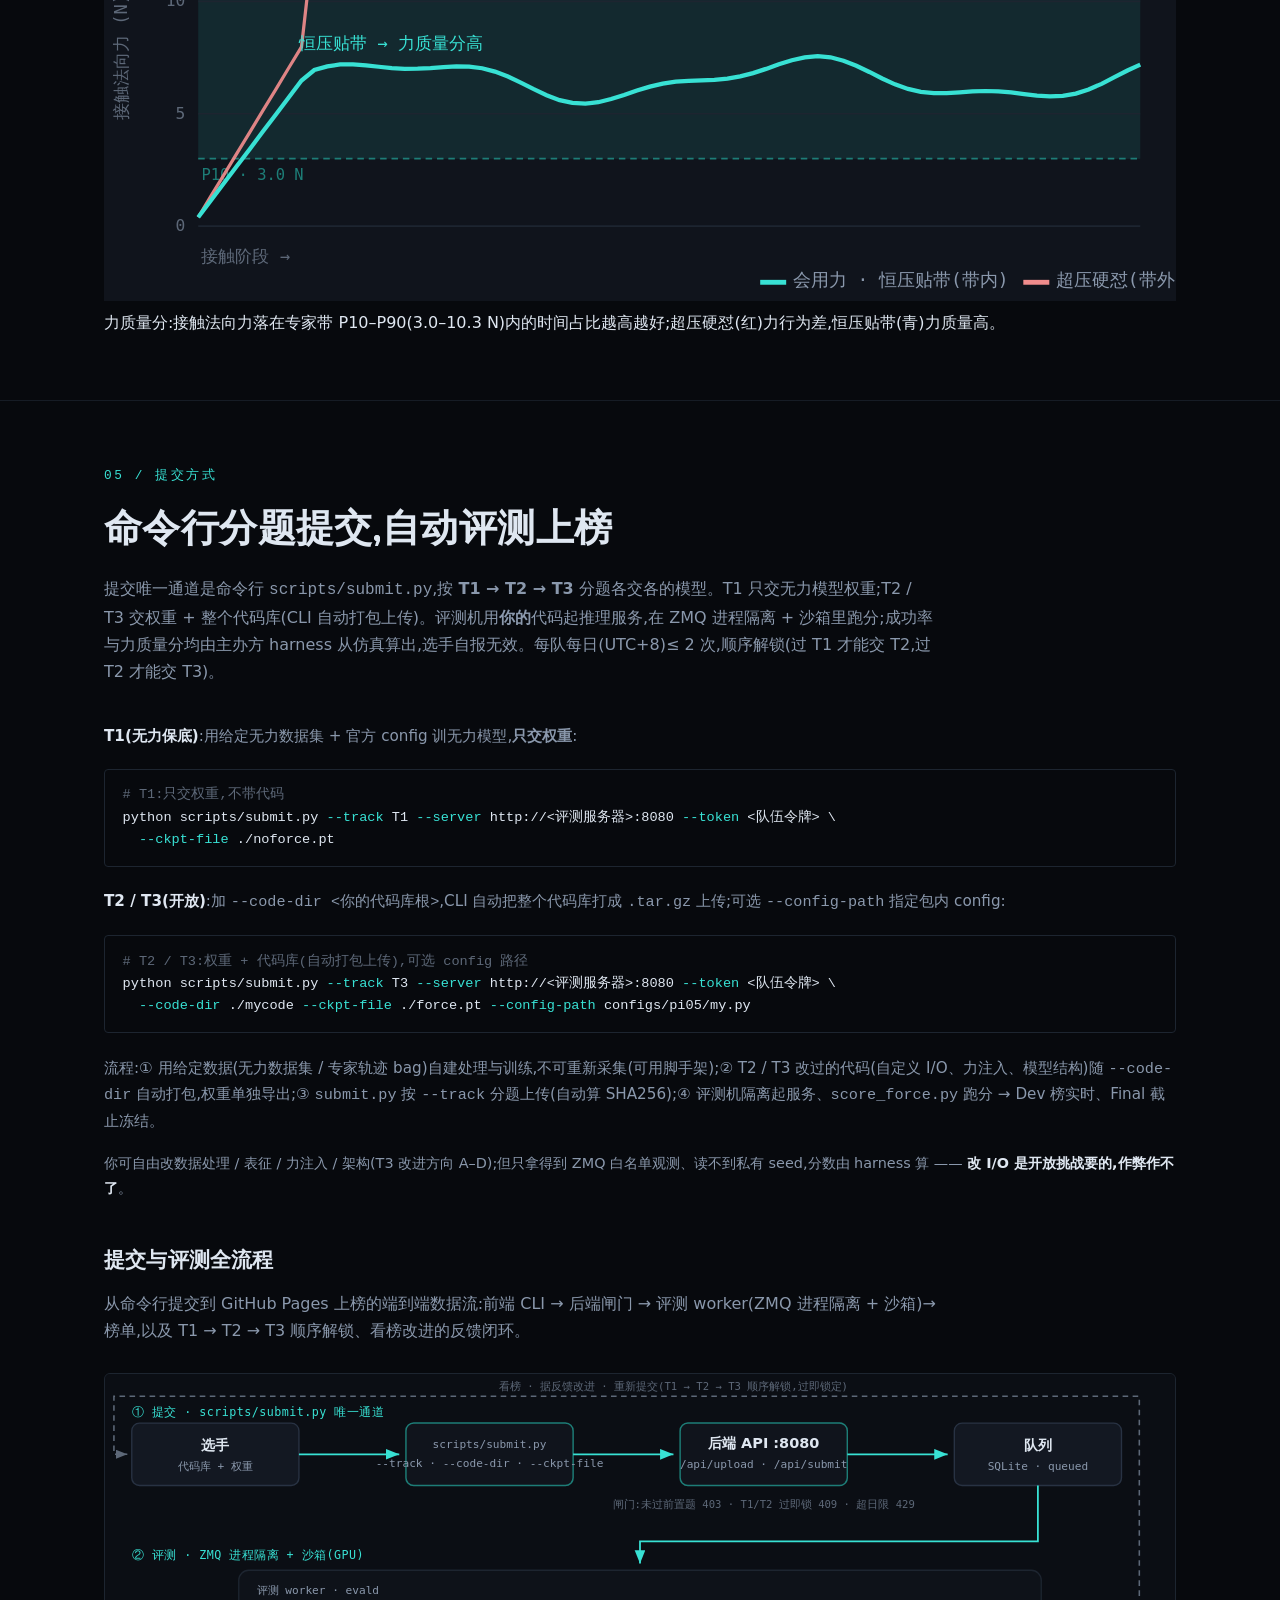
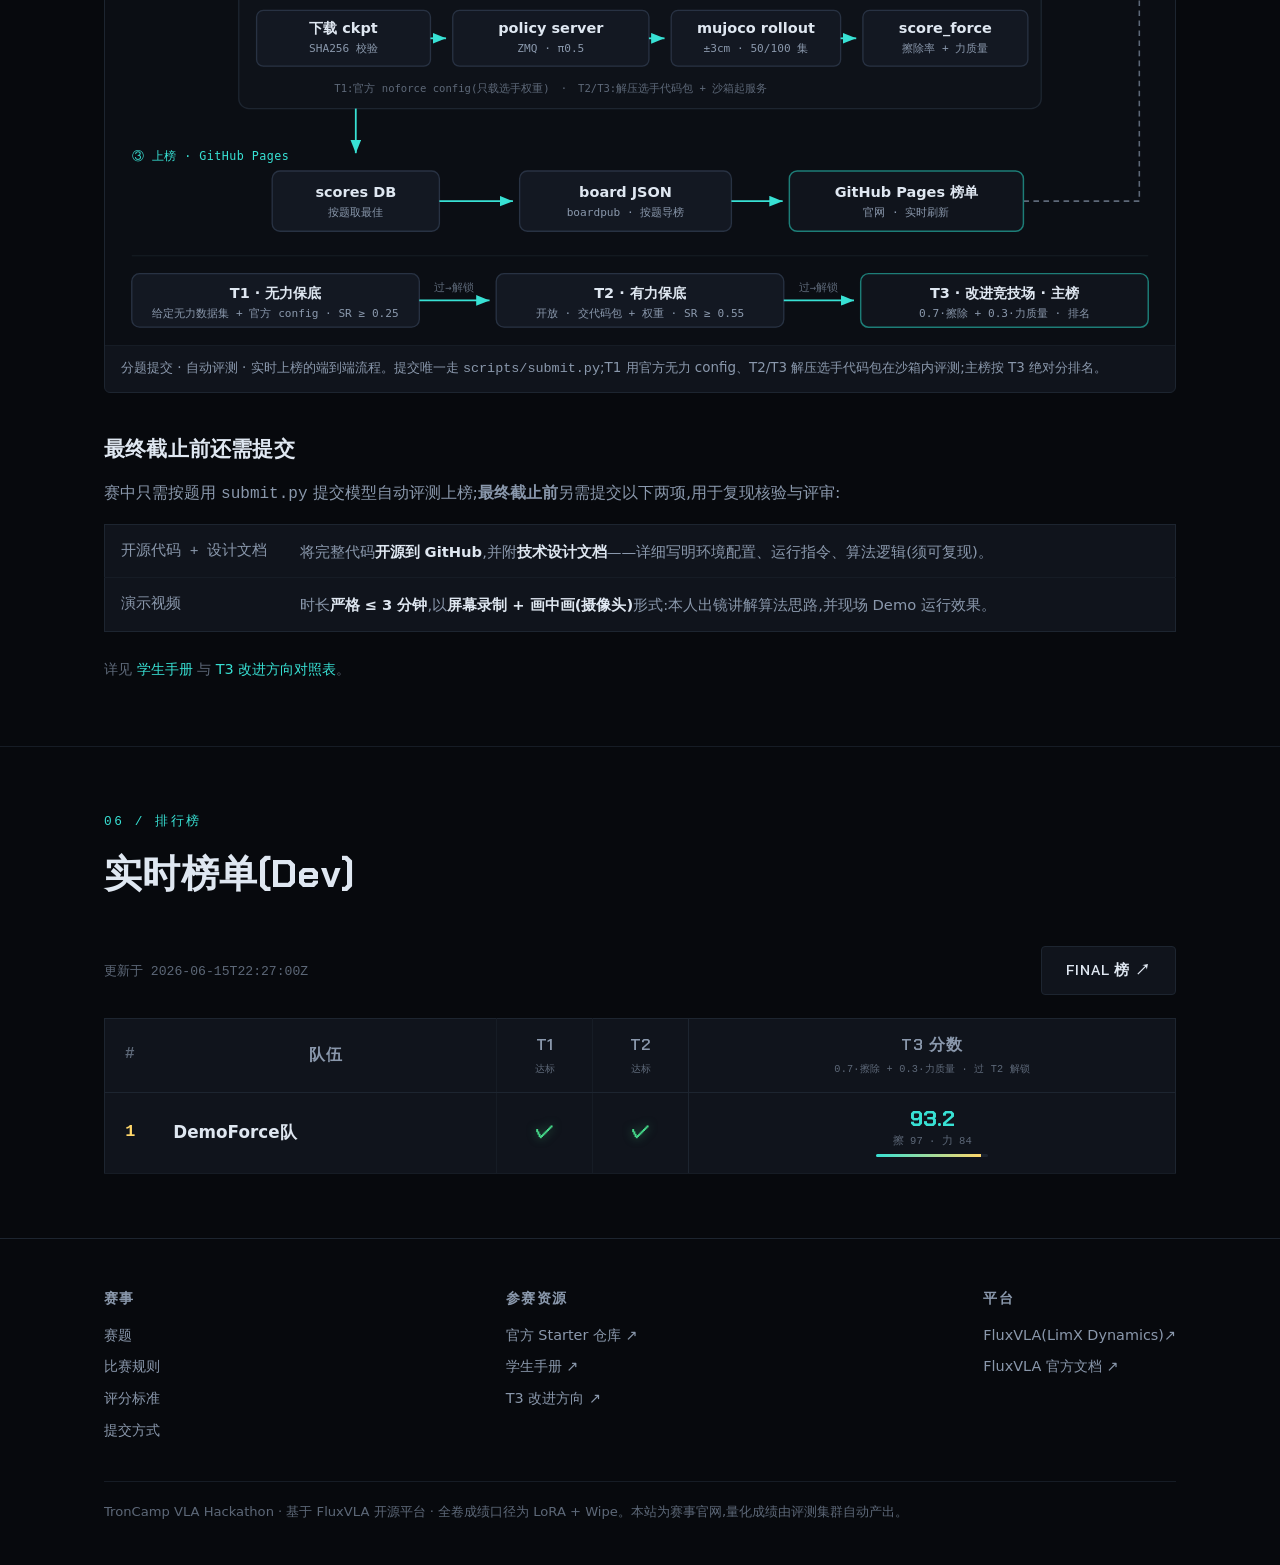
==== commit 3f5661ab: "feat: 官网 §05 加系统+提交流程 loop 流程图(flow.svg,匹配暗色页面风格)" ====
--- a/index.html
+++ b/index.html
@@ -204,6 +204,15 @@
       流程:① 用给定数据(无力数据集 / 专家轨迹 bag)自建处理与训练,不可重新采集(可用脚手架);② T2 / T3 改过的代码(自定义 I/O、力注入、模型结构)随 <code>--code-dir</code> 自动打包,权重单独导出;③ <code>submit.py</code> 按 <code>--track</code> 分题上传(自动算 SHA256);④ 评测机隔离起服务、<code>score_force.py</code> 跑分 → Dev 榜实时、Final 截止冻结。
     </p>
     <p style="margin-top:1rem;color:var(--muted);font-size:0.9rem">你可自由改数据处理 / 表征 / 力注入 / 架构(T3 改进方向 A–D);但只拿得到 ZMQ 白名单观测、读不到私有 seed,分数由 harness 算 —— <b style="color:var(--text)">改 I/O 是开放挑战要的,作弊作不了</b>。</p>
+
+    <div class="sec-head" style="margin-top:2.6rem;margin-bottom:1rem">
+      <h2 style="font-size:1.3rem">提交与评测全流程</h2>
+      <p>从命令行提交到 GitHub Pages 上榜的端到端数据流:前端 CLI → 后端闸门 → 评测 worker(ZMQ 进程隔离 + 沙箱)→ 榜单,以及 T1 → T2 → T3 顺序解锁、看榜改进的反馈闭环。</p>
+    </div>
+    <figure class="fig fig-wide">
+      <img src="./assets/flow.svg" alt="TronCamp 前端后端系统与提交评测流程图">
+      <figcaption>分题提交 · 自动评测 · 实时上榜的端到端流程。提交唯一走 <code>scripts/submit.py</code>;T1 用官方无力 config、T2/T3 解压选手代码包在沙箱内评测;主榜按 T3 绝对分排名。</figcaption>
+    </figure>
 
     <div class="sec-head" style="margin-top:2.4rem;margin-bottom:1rem">
       <h2 style="font-size:1.3rem">最终截止前还需提交</h2>
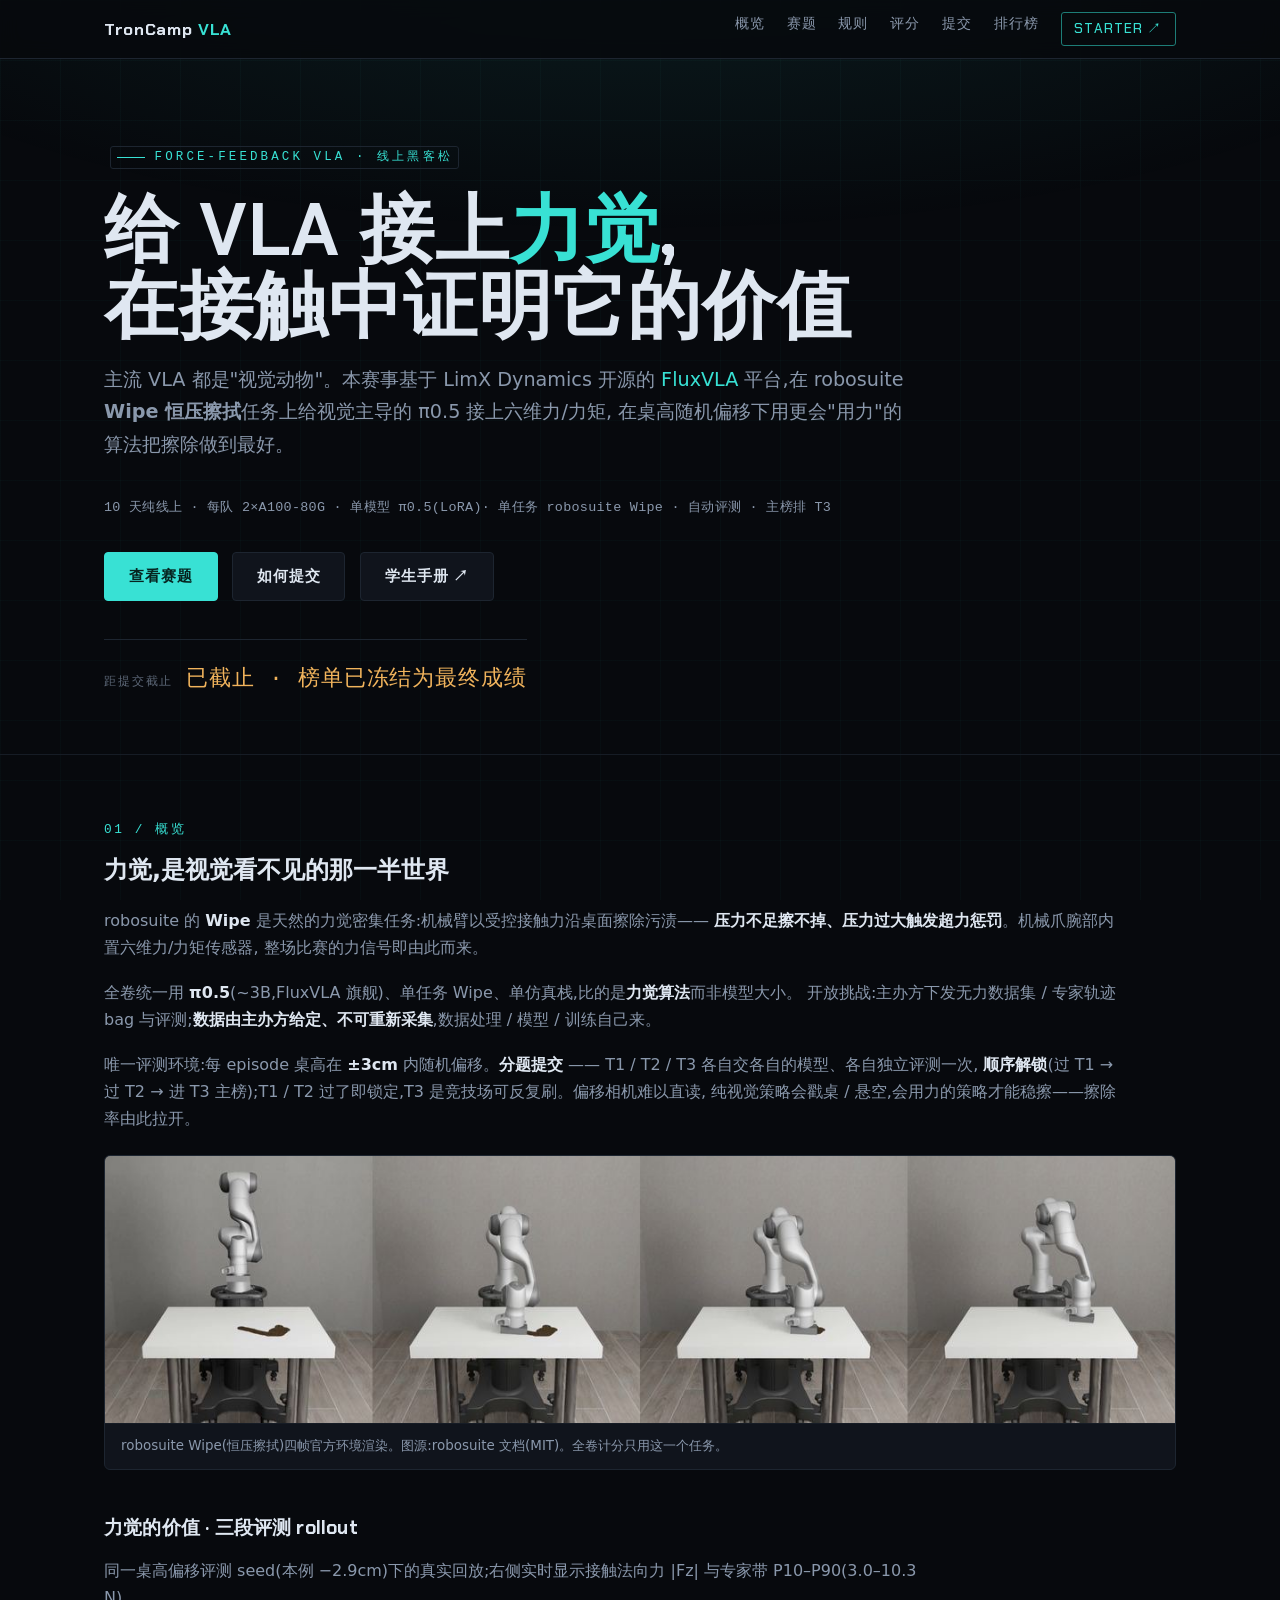
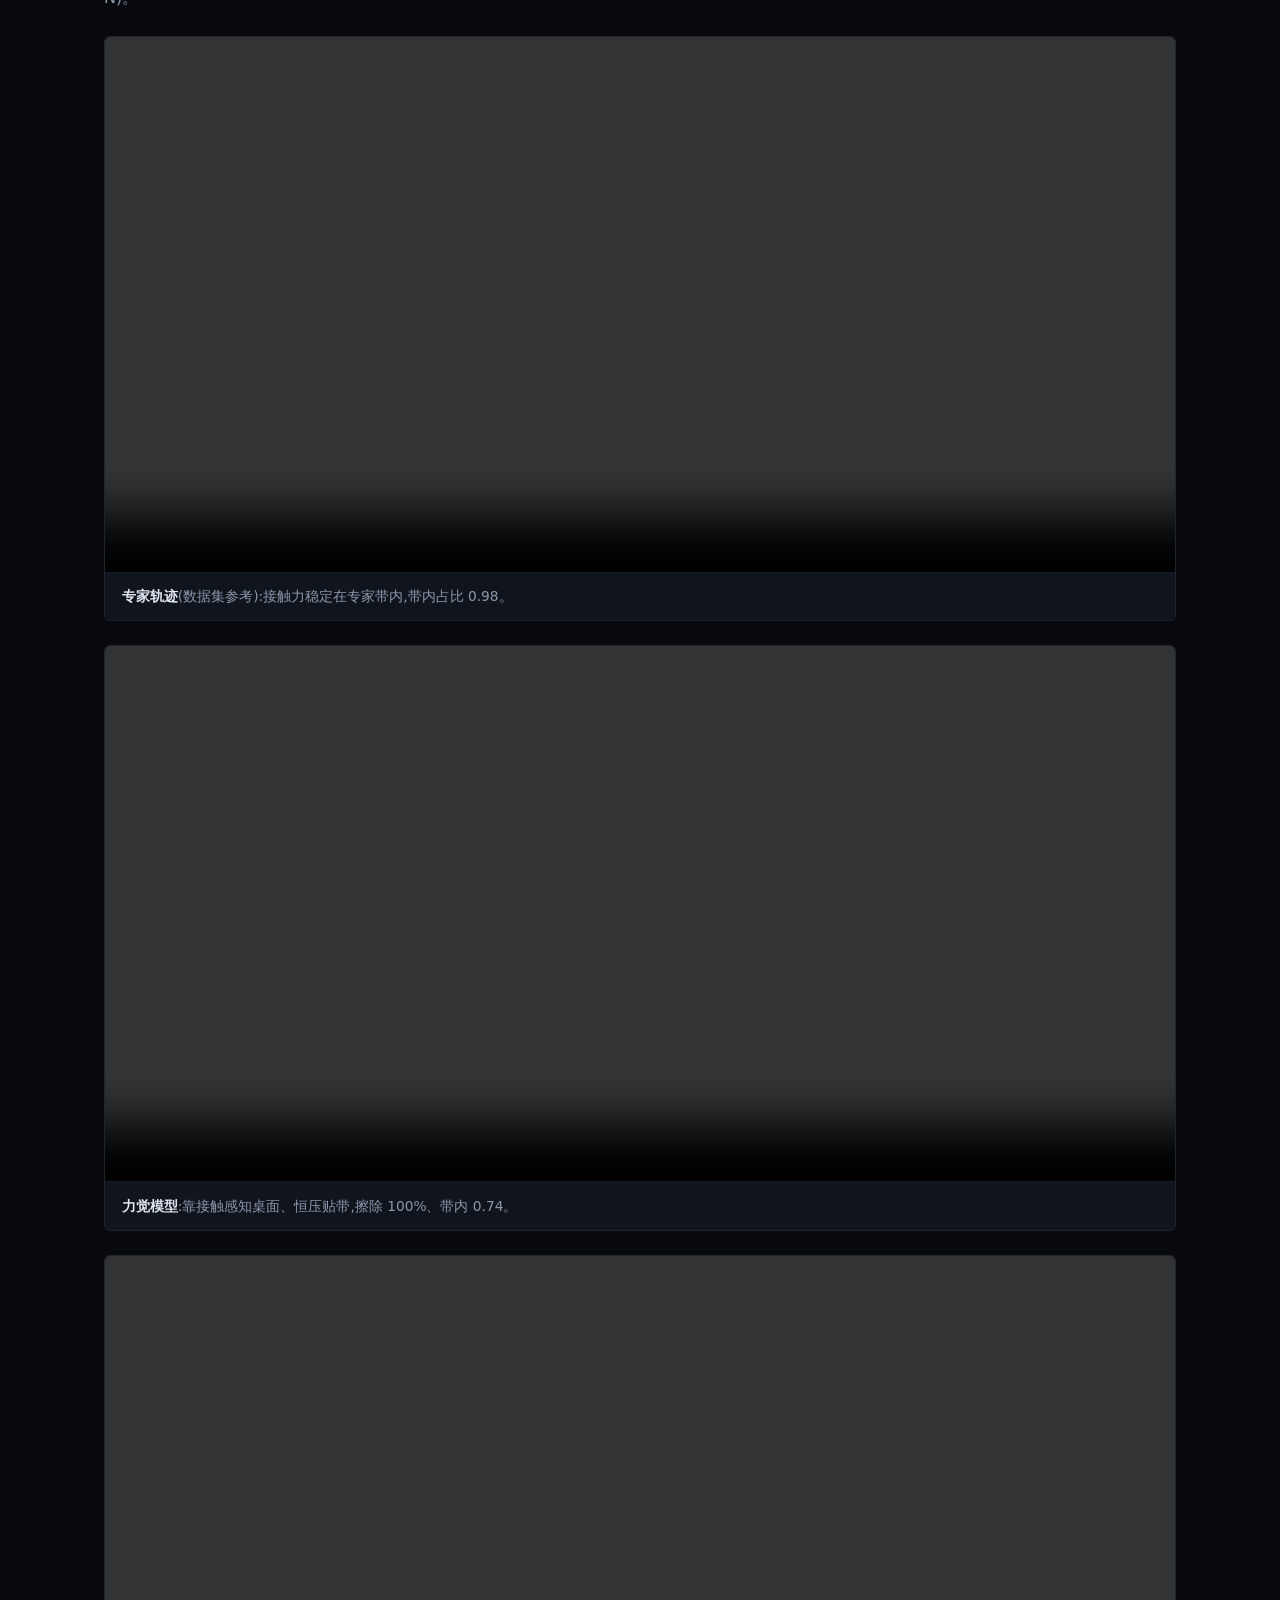
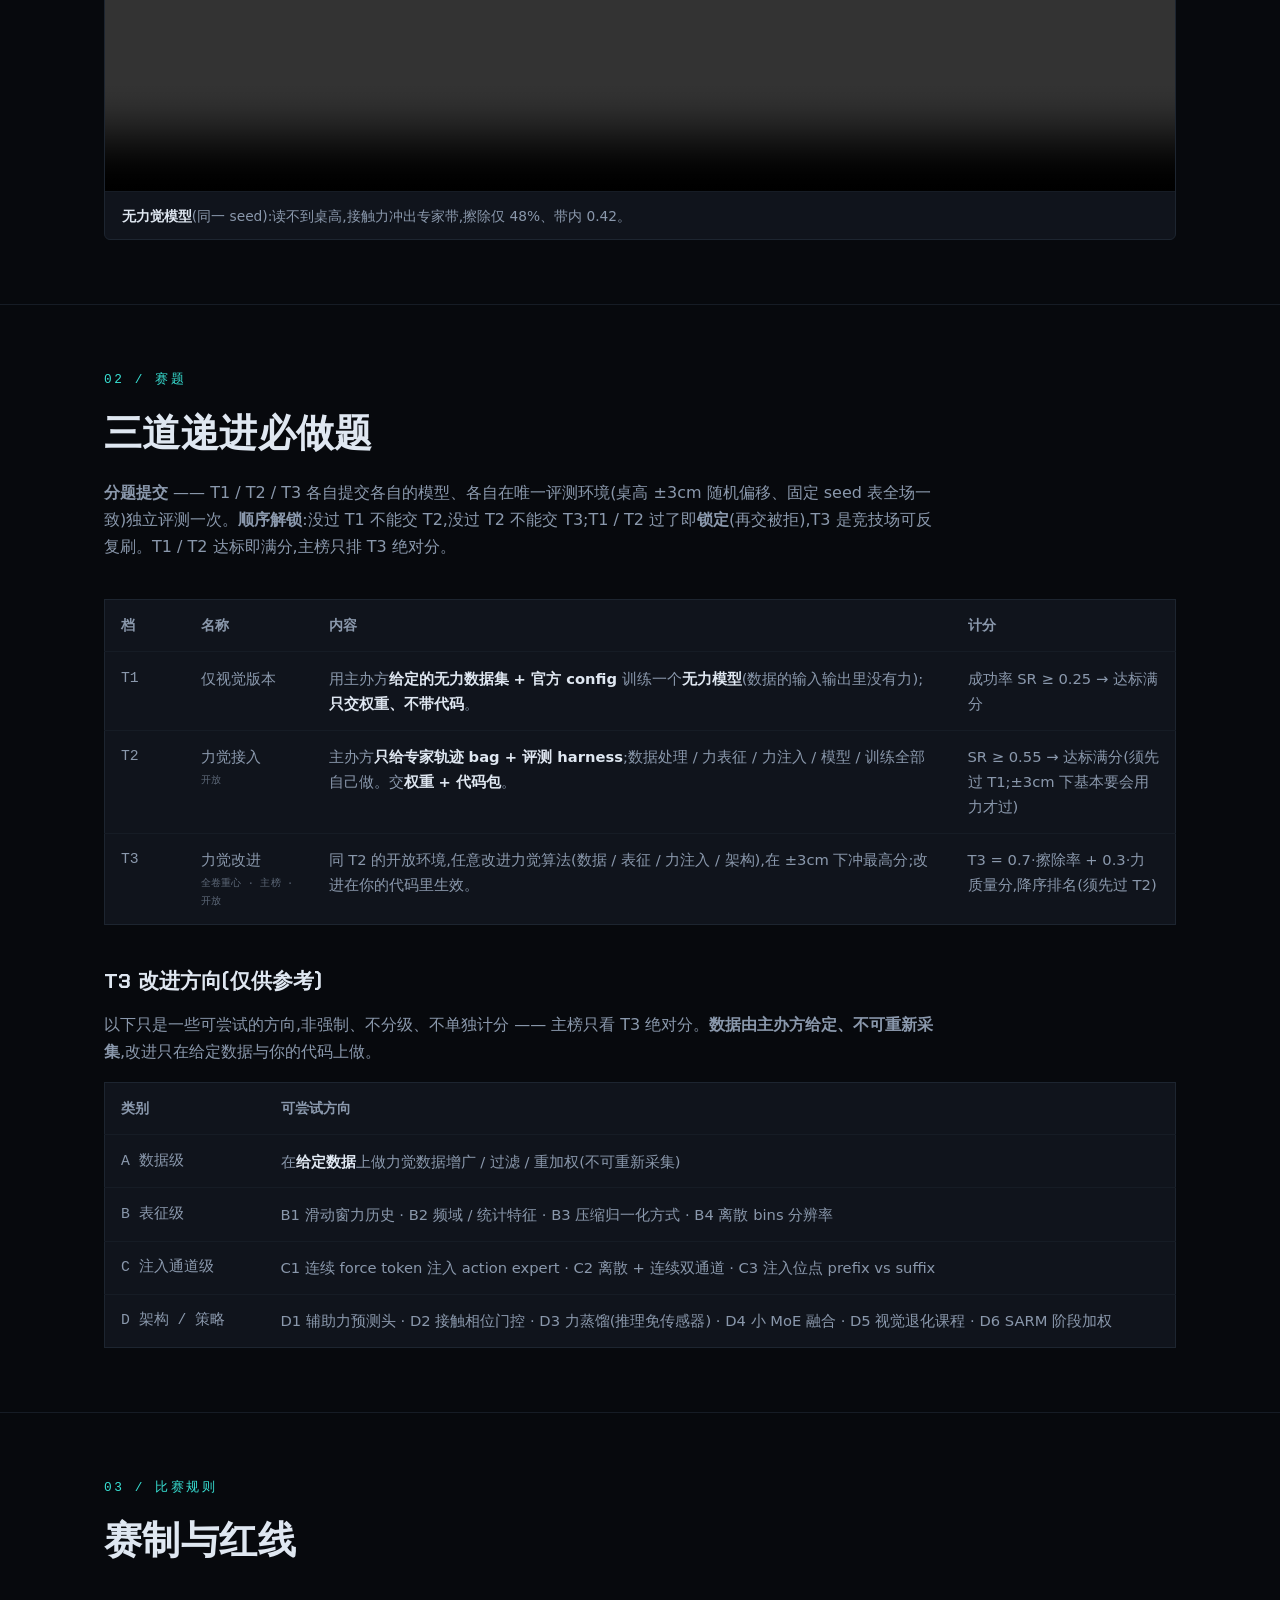
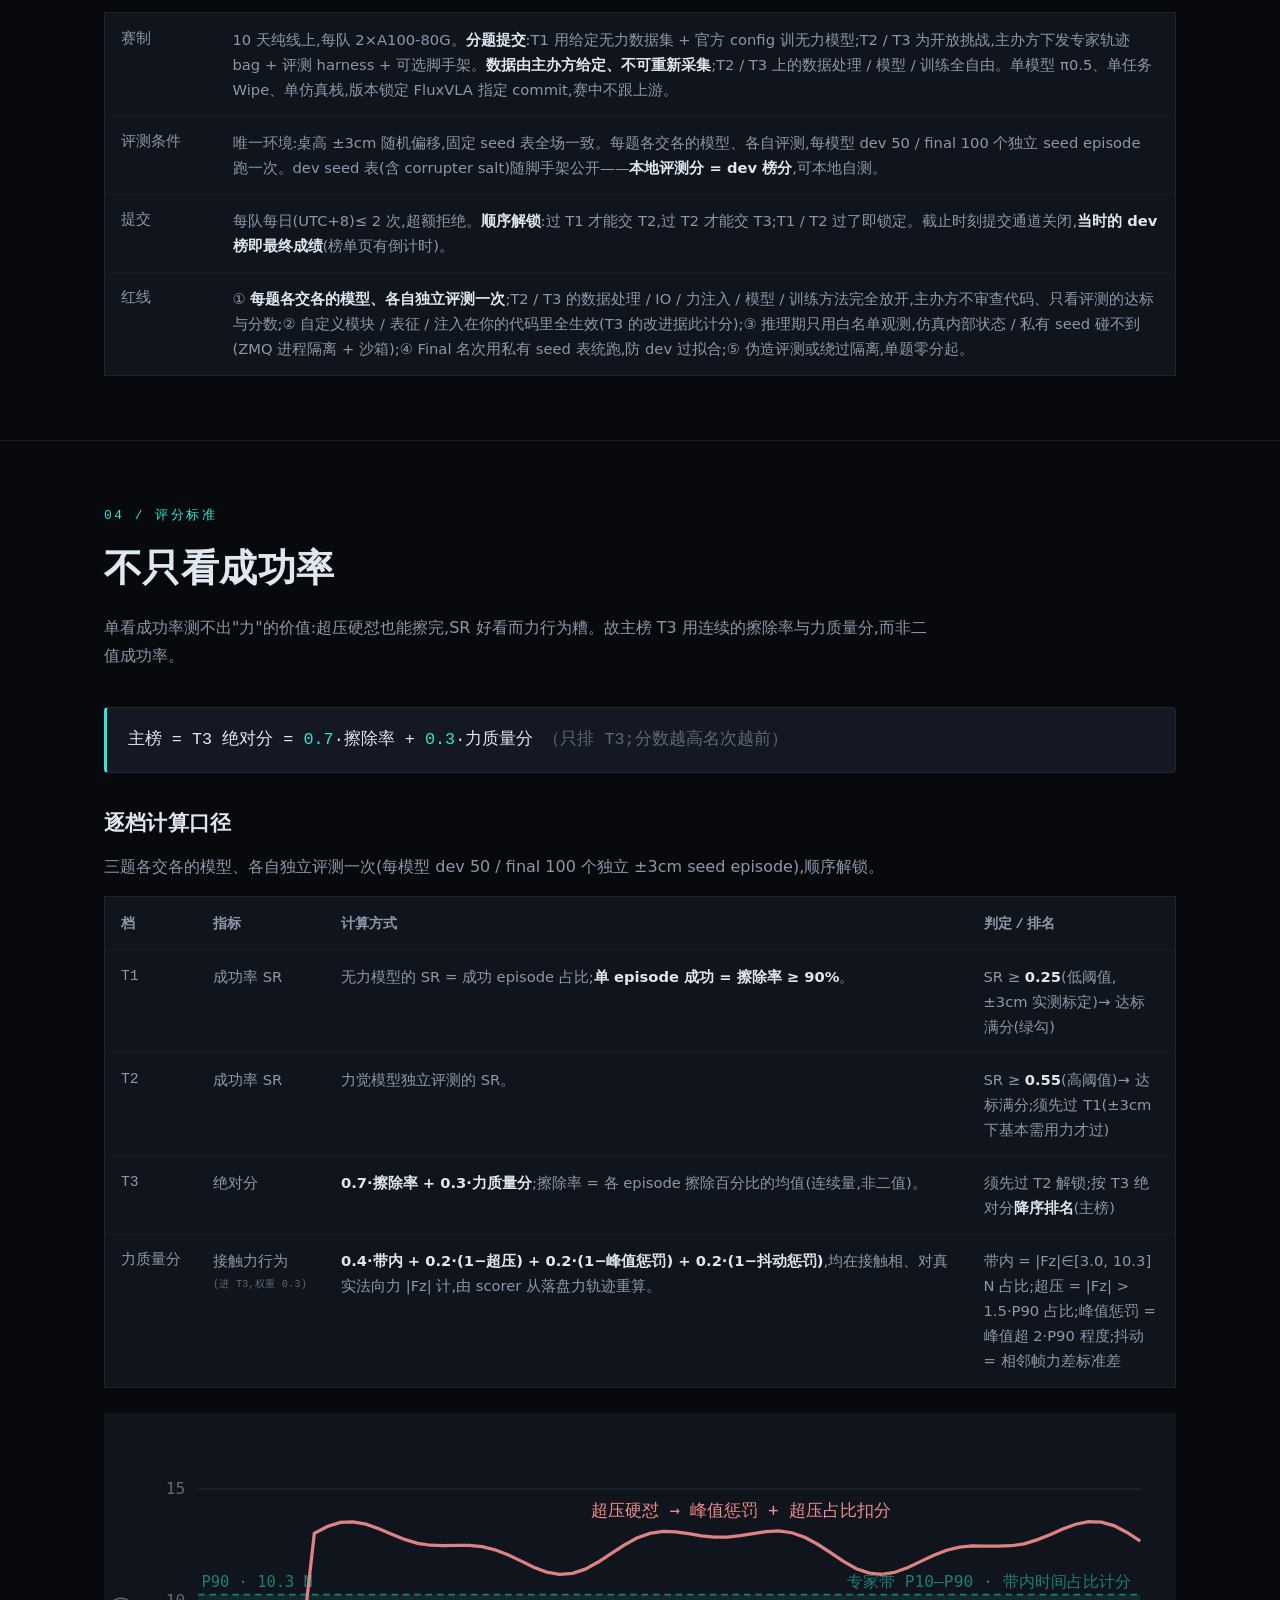
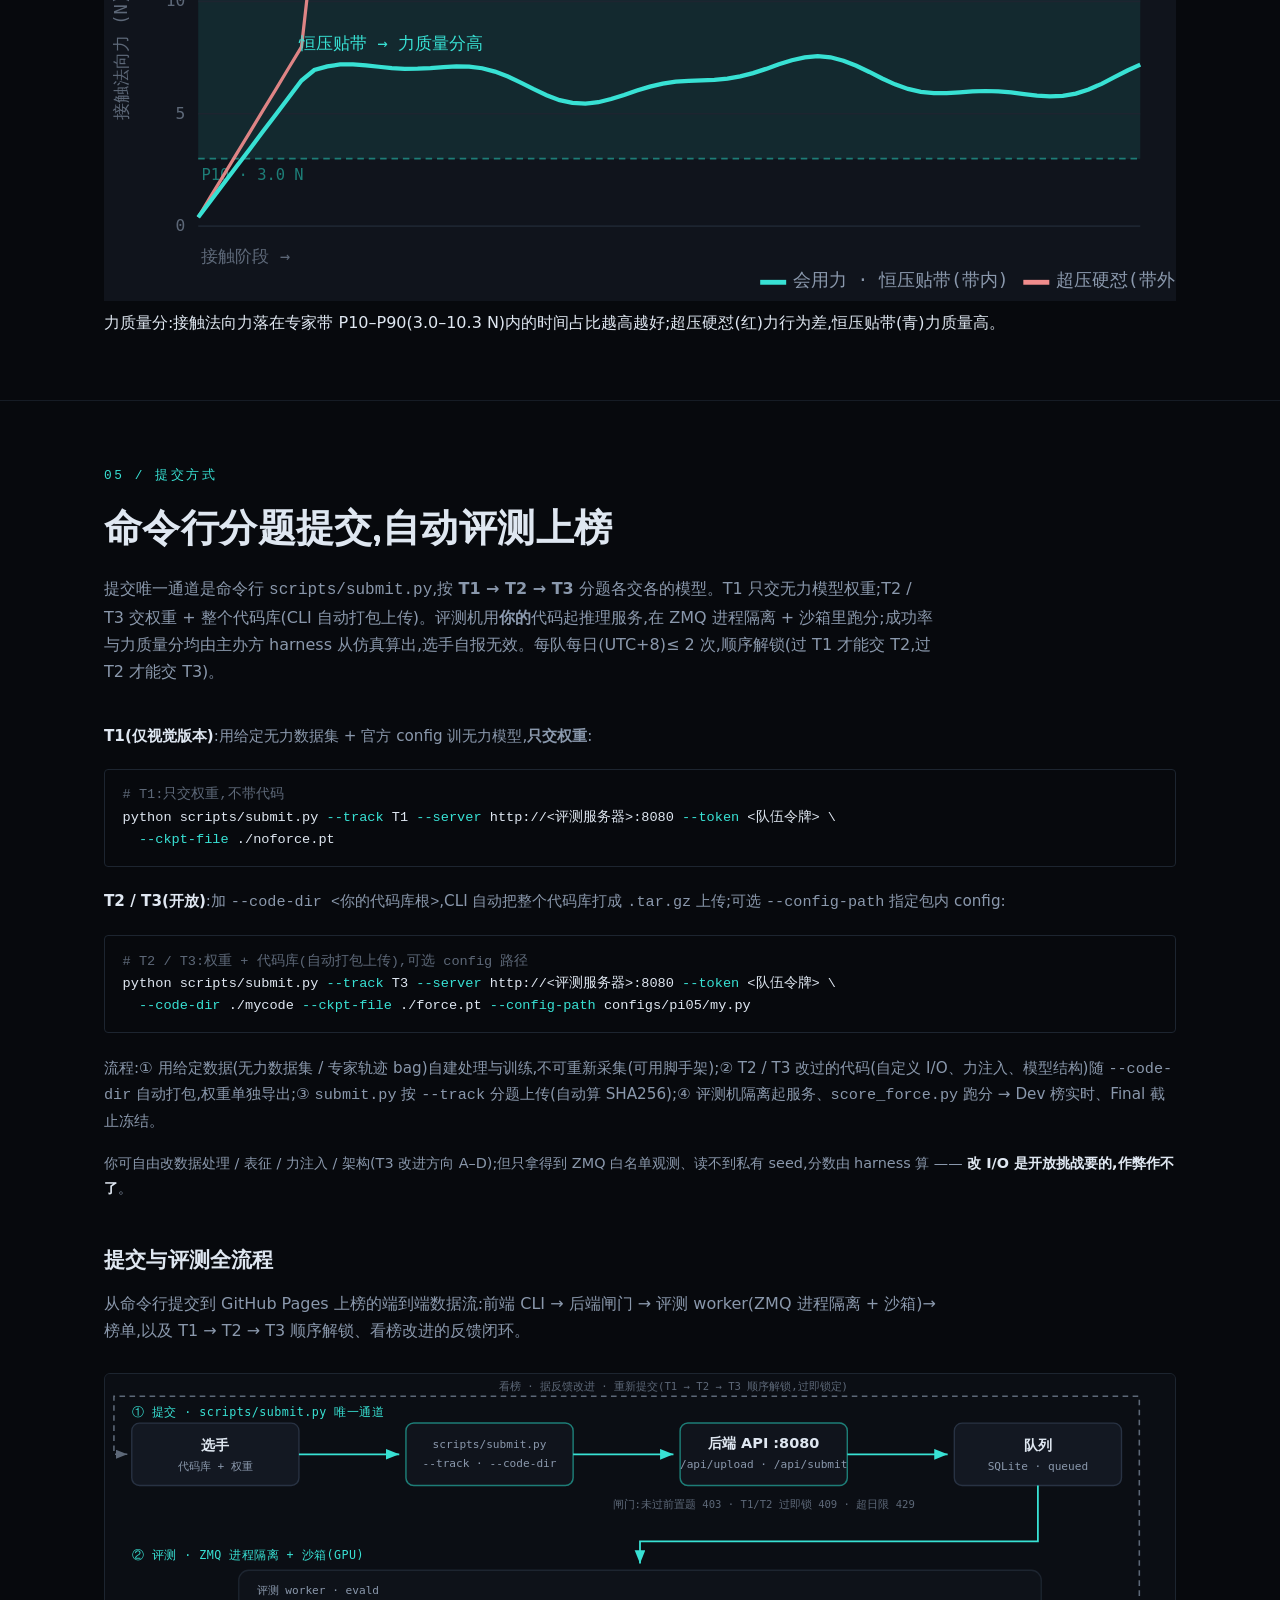
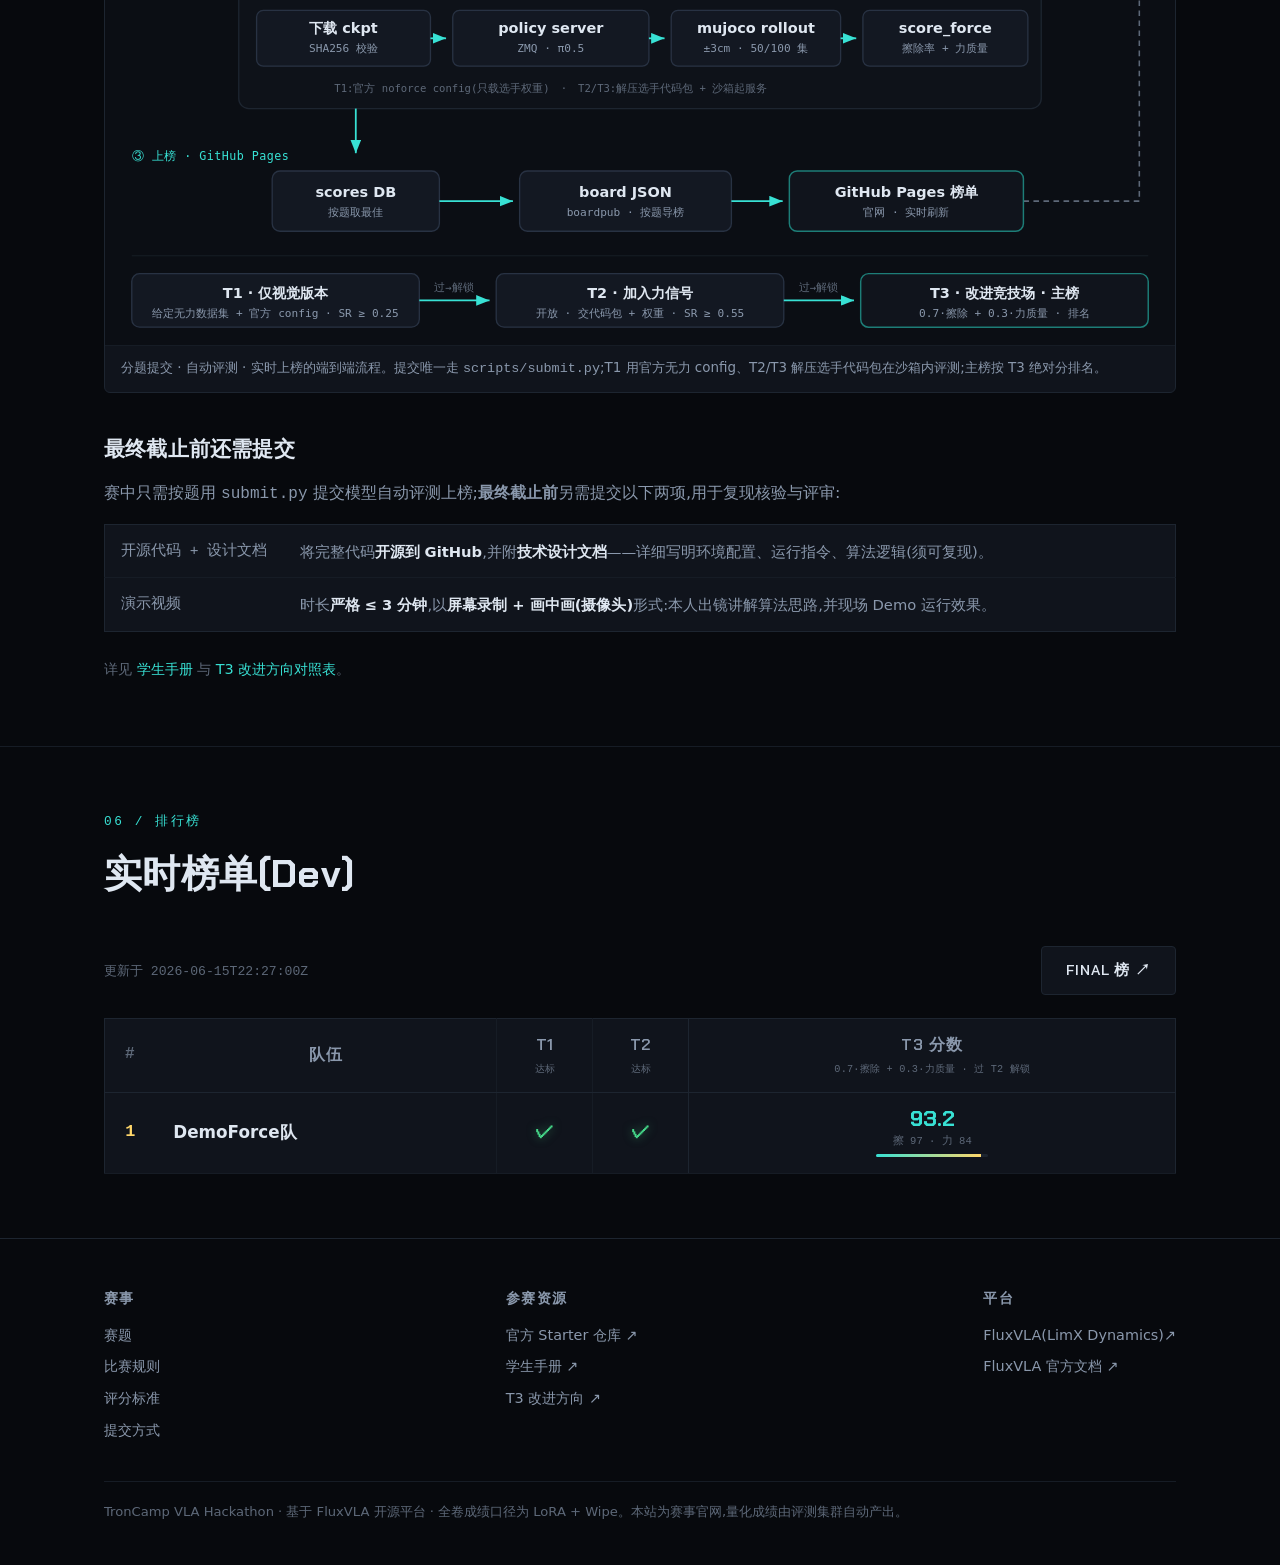
==== commit 6bf432f1: "fix: 流程图 submit.py 标签溢出修正(--track · --code-dir)+ T1/T2 改名仅视觉版本/加入力信号" ====
--- a/index.html
+++ b/index.html
@@ -107,7 +107,7 @@
     <table class="dtable">
       <thead><tr><th style="width:5rem">档</th><th style="width:8rem">名称</th><th>内容</th><th style="width:14rem">计分</th></tr></thead>
       <tbody>
-        <tr><td class="lvl">T1</td><td>无力保底</td><td>用主办方<b>给定的无力数据集 + 官方 config</b> 训练一个<b>无力模型</b>(数据的输入输出里没有力);<b>只交权重、不带代码</b>。</td><td>成功率 SR ≥ 0.25 → 达标满分</td></tr>
+        <tr><td class="lvl">T1</td><td>仅视觉版本</td><td>用主办方<b>给定的无力数据集 + 官方 config</b> 训练一个<b>无力模型</b>(数据的输入输出里没有力);<b>只交权重、不带代码</b>。</td><td>成功率 SR ≥ 0.25 → 达标满分</td></tr>
         <tr><td class="lvl">T2</td><td>力觉接入<br><span class="th-sub">开放</span></td><td>主办方<b>只给专家轨迹 bag + 评测 harness</b>;数据处理 / 力表征 / 力注入 / 模型 / 训练全部自己做。交<b>权重 + 代码包</b>。</td><td>SR ≥ 0.55 → 达标满分(须先过 T1;±3cm 下基本要会用力才过)</td></tr>
         <tr><td class="lvl">T3</td><td>力觉改进<br><span class="th-sub">全卷重心 · 主榜 · 开放</span></td><td>同 T2 的开放环境,任意改进力觉算法(数据 / 表征 / 力注入 / 架构),在 ±3cm 下冲最高分;改进在你的代码里生效。</td><td>T3 = 0.7·擦除率 + 0.3·力质量分,降序排名(须先过 T2)</td></tr>
       </tbody>
@@ -189,7 +189,7 @@
       <p>提交唯一通道是命令行 <code>scripts/submit.py</code>,按 <b>T1 → T2 → T3</b> 分题各交各的模型。T1 只交无力模型权重;T2 / T3 交权重 + 整个代码库(CLI 自动打包上传)。评测机用<b>你的</b>代码起推理服务,在 ZMQ 进程隔离 + 沙箱里跑分;成功率与力质量分均由主办方 harness 从仿真算出,选手自报无效。每队每日(UTC+8)≤ 2 次,顺序解锁(过 T1 才能交 T2,过 T2 才能交 T3)。</p>
     </div>
     <p style="margin-top:0.2rem;color:var(--muted);font-size:0.95rem">
-      <b style="color:var(--text)">T1(无力保底)</b>:用给定无力数据集 + 官方 config 训无力模型,<b>只交权重</b>:
+      <b style="color:var(--text)">T1(仅视觉版本)</b>:用给定无力数据集 + 官方 config 训无力模型,<b>只交权重</b>:
     </p>
     <div class="code"><span class="c"># T1:只交权重,不带代码</span>
 python scripts/submit.py <span class="a">--track</span> T1 <span class="a">--server</span> http://&lt;评测服务器&gt;:8080 <span class="a">--token</span> &lt;队伍令牌&gt; \
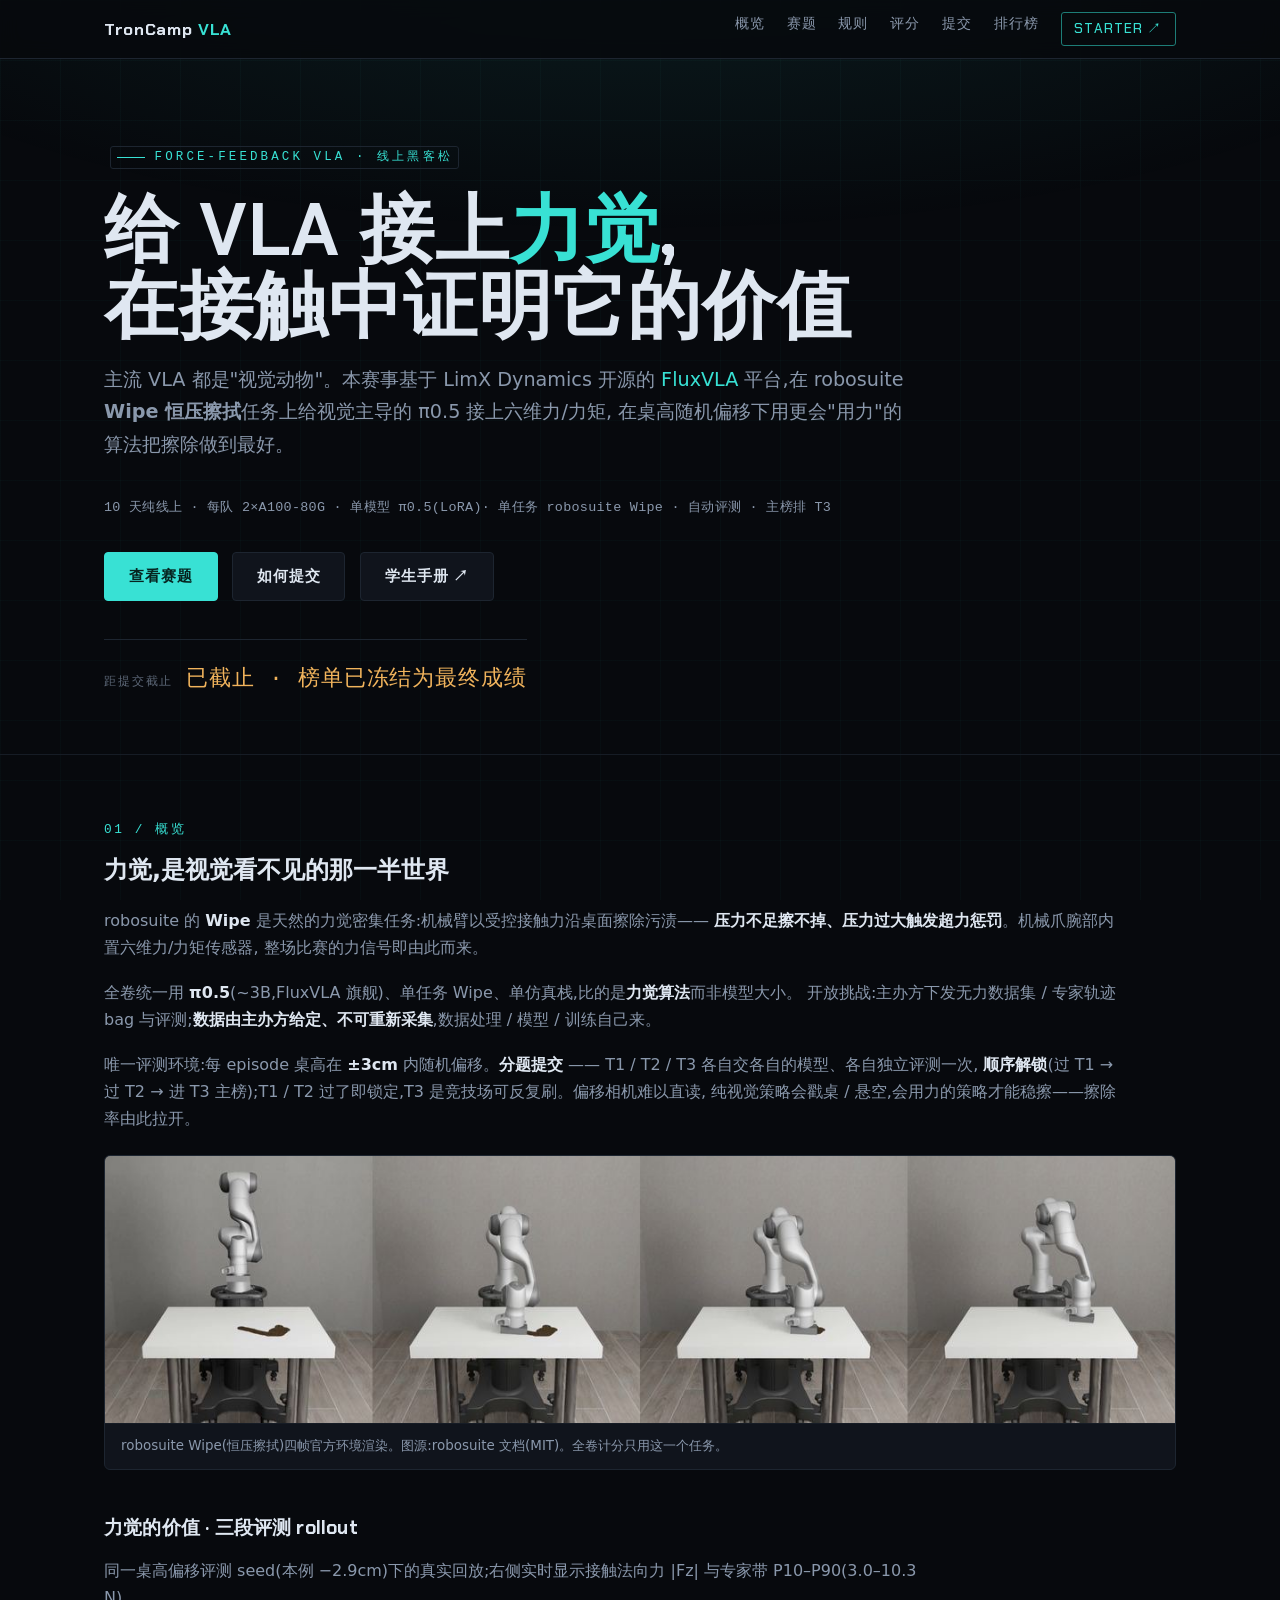
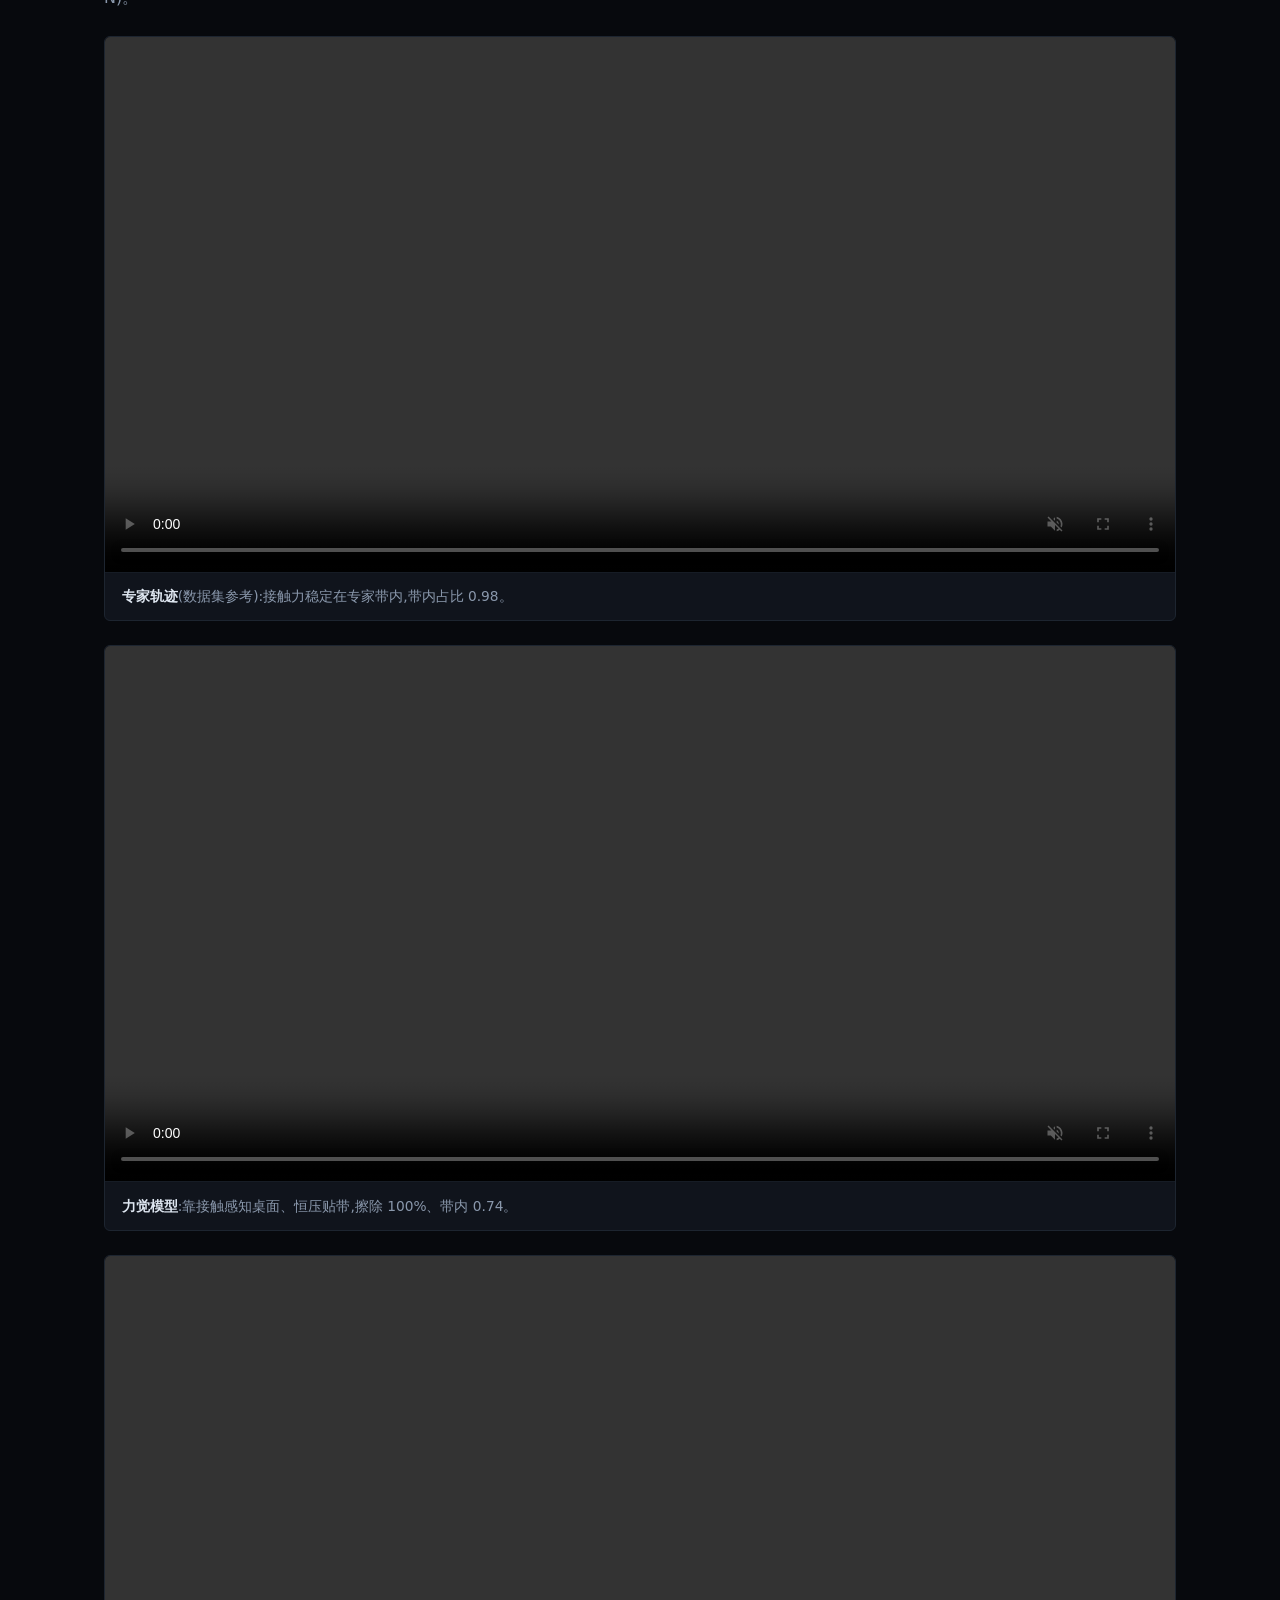
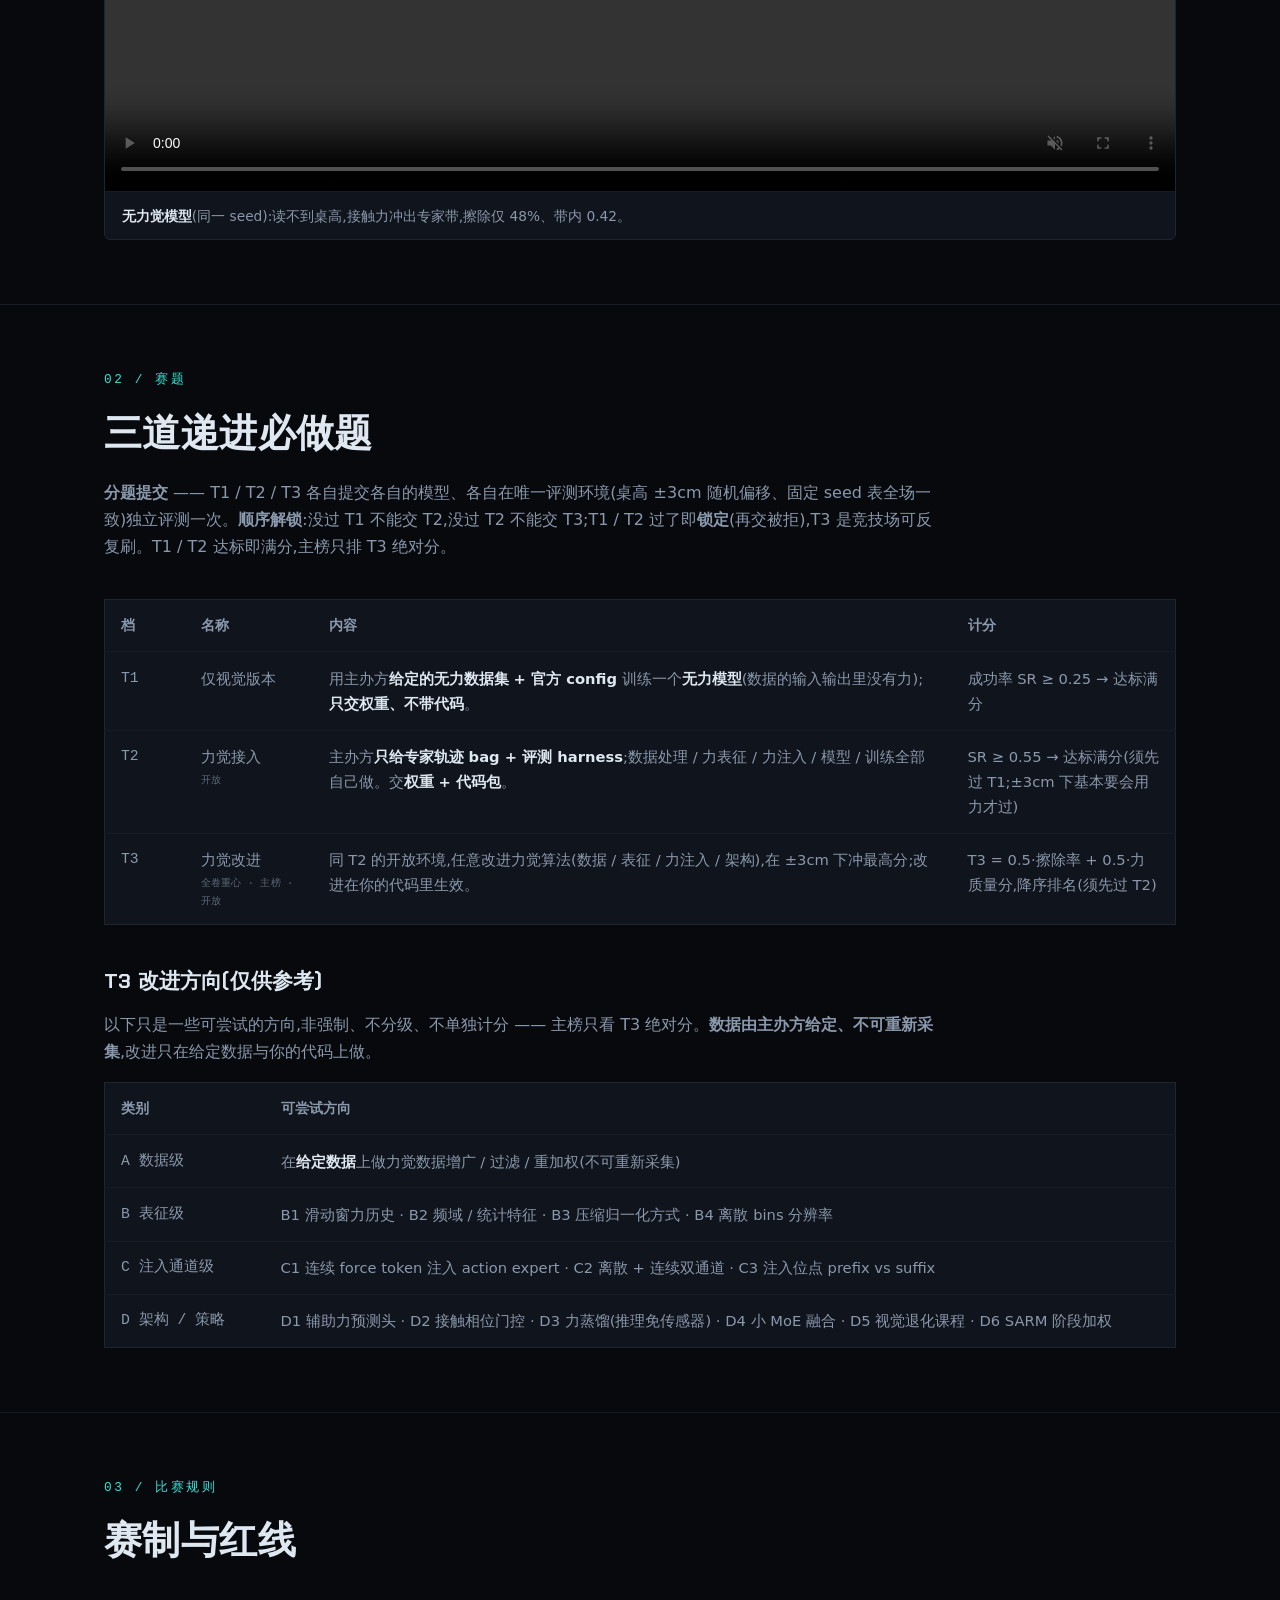
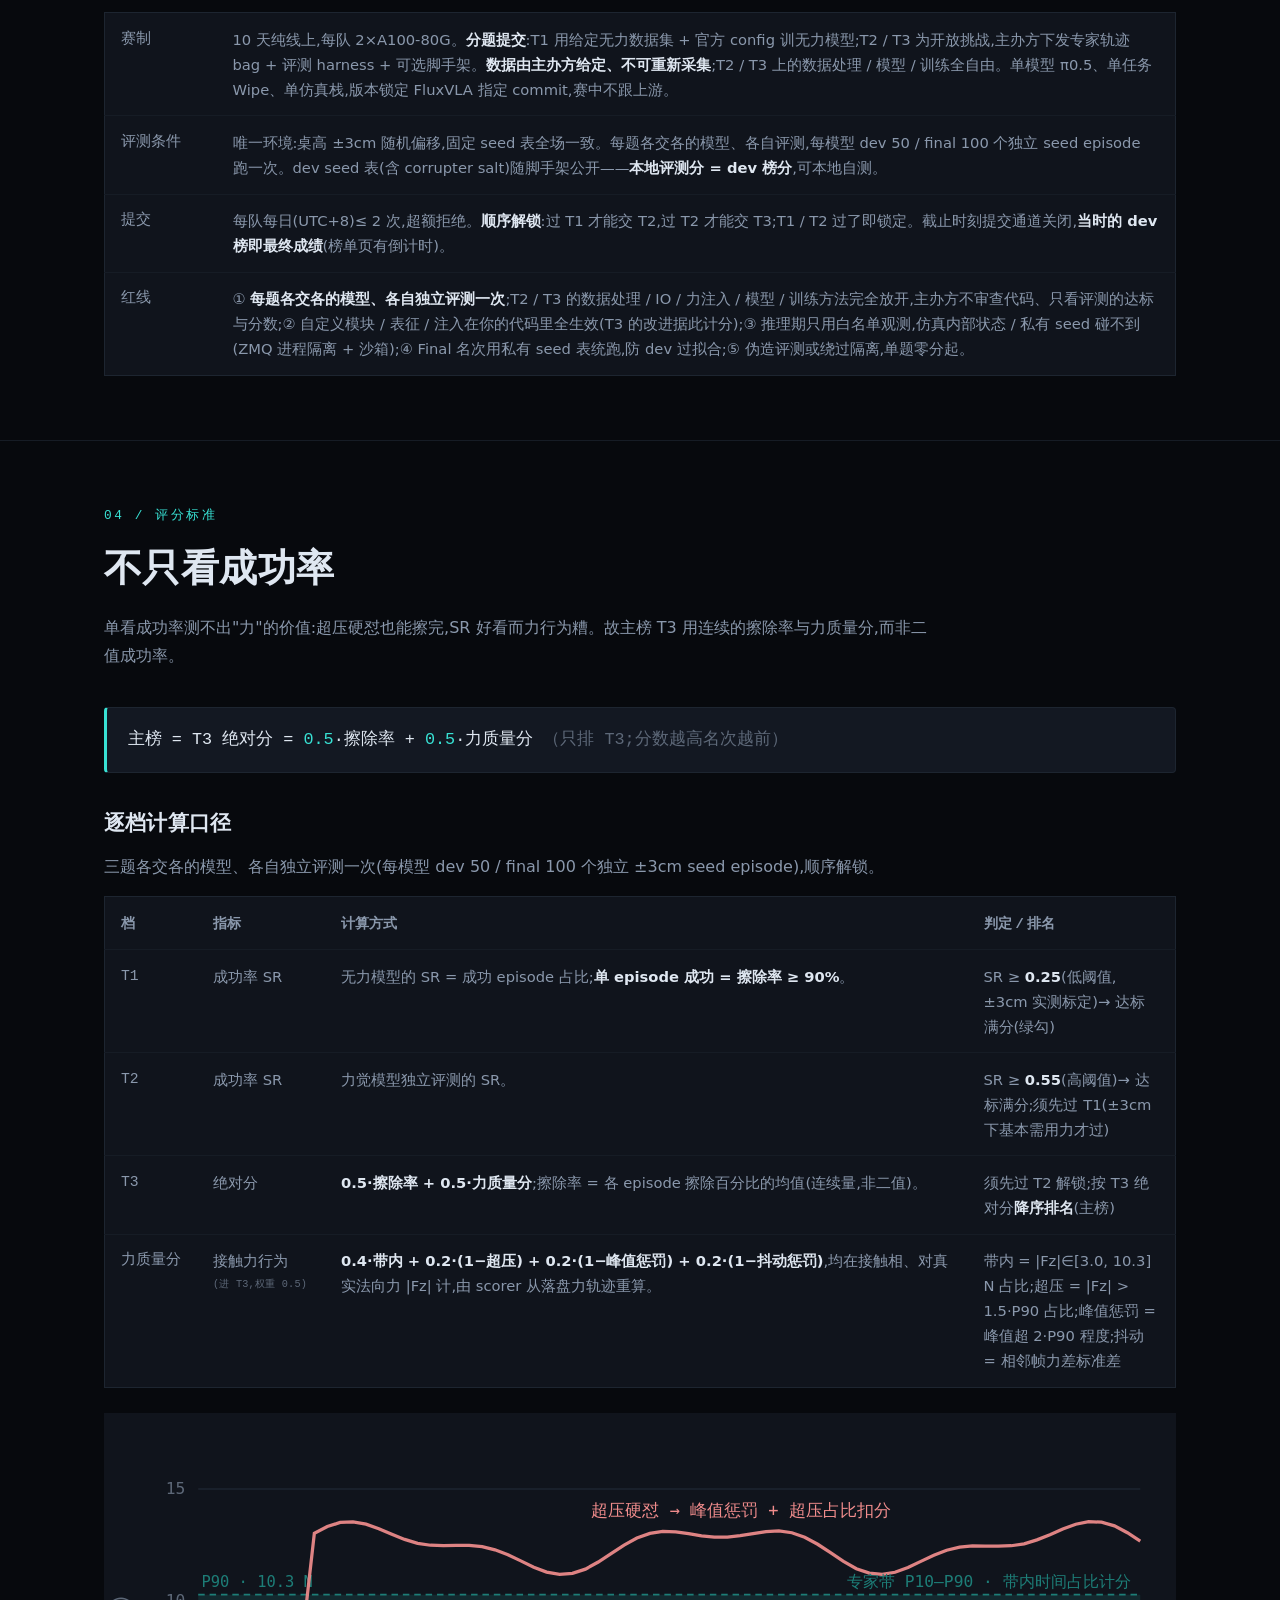
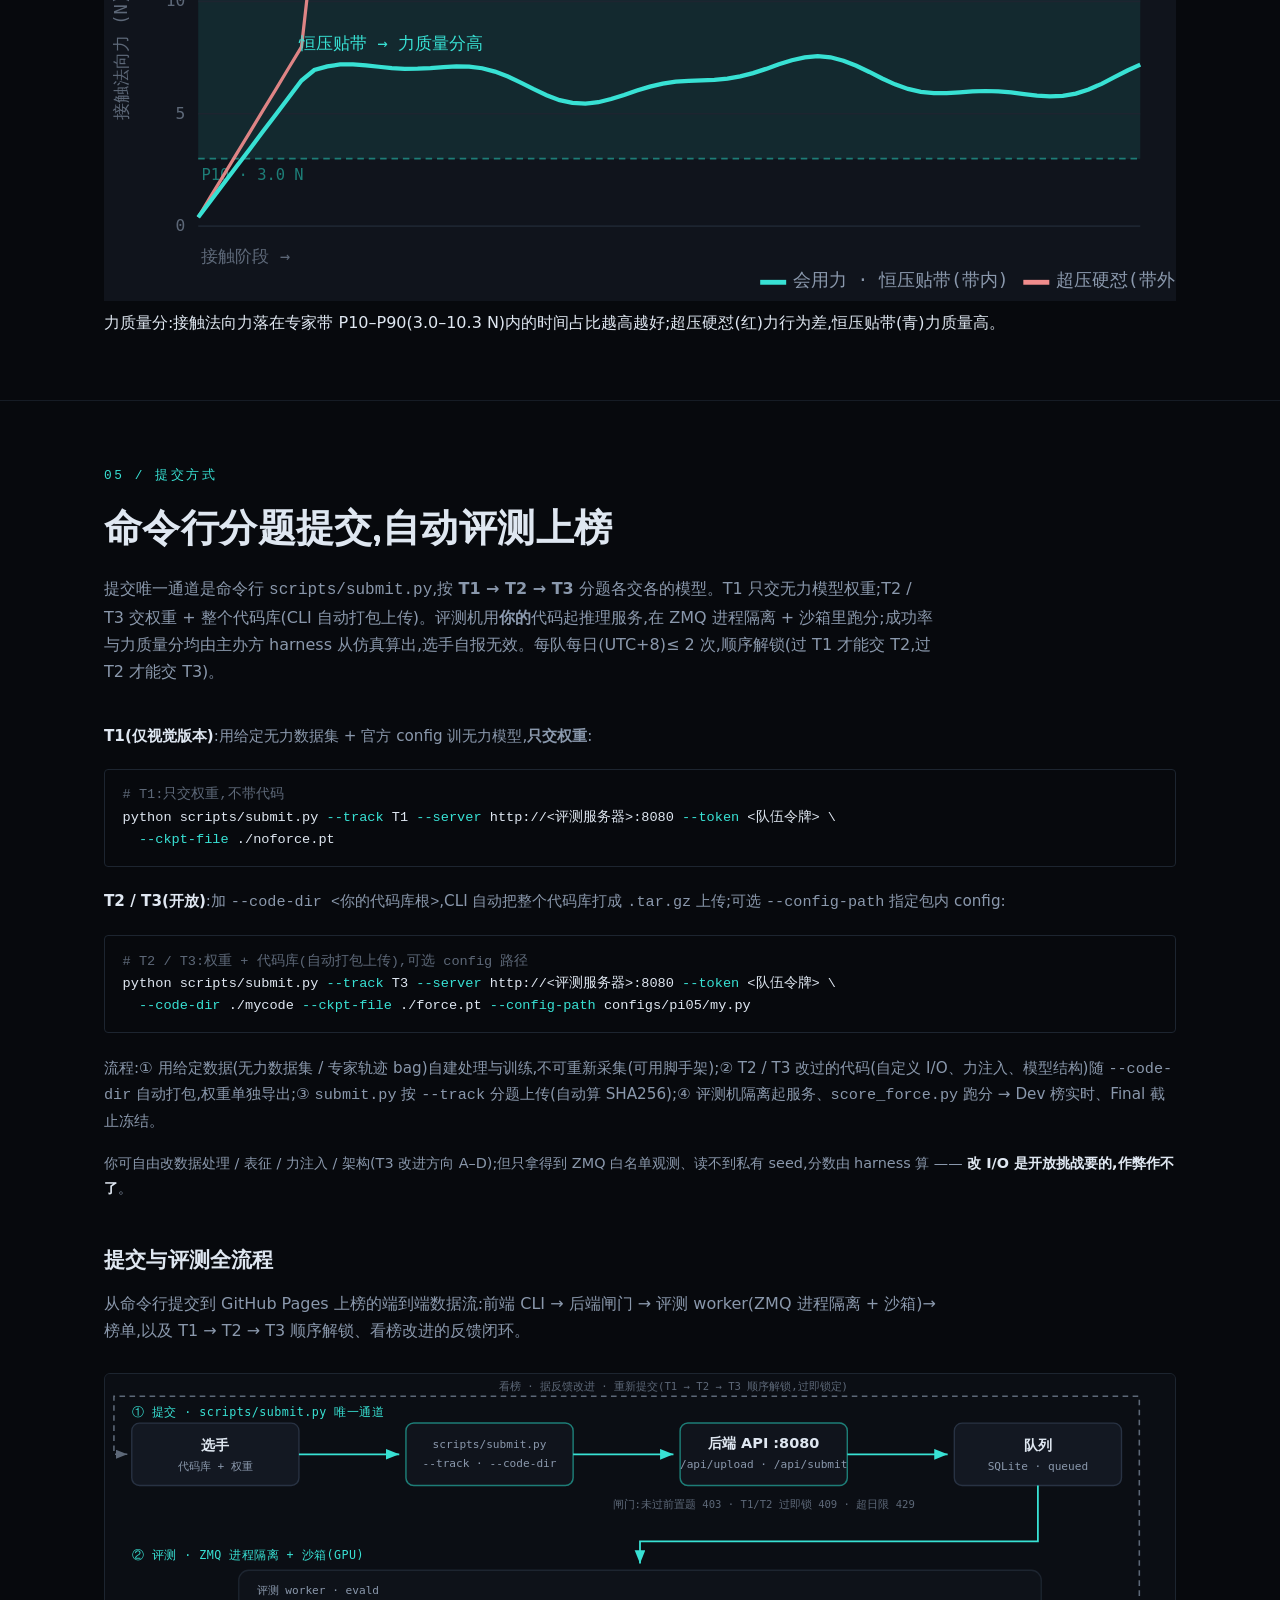
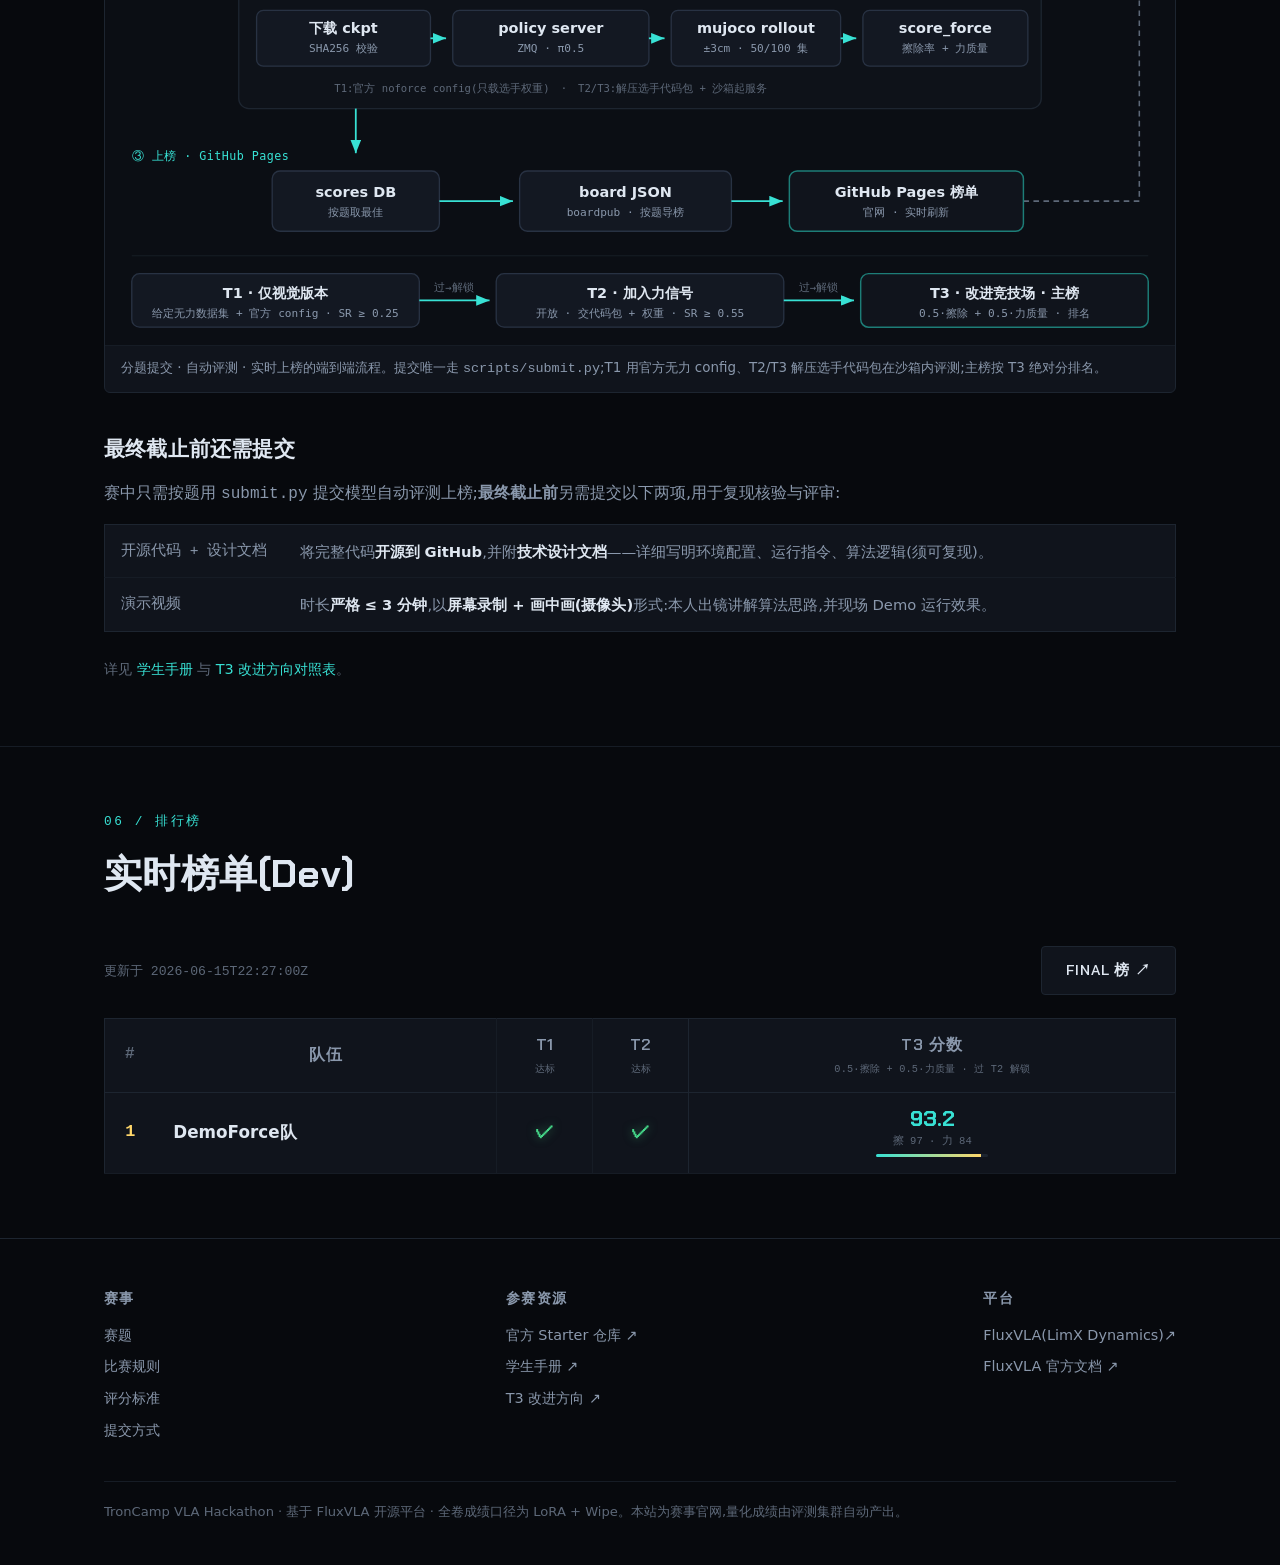
==== commit b89d4aa4: "feat: T3 主榜公式改 0.5·擦除 + 0.5·力质量" ====
--- a/index.html
+++ b/index.html
@@ -109,7 +109,7 @@
       <tbody>
         <tr><td class="lvl">T1</td><td>仅视觉版本</td><td>用主办方<b>给定的无力数据集 + 官方 config</b> 训练一个<b>无力模型</b>(数据的输入输出里没有力);<b>只交权重、不带代码</b>。</td><td>成功率 SR ≥ 0.25 → 达标满分</td></tr>
         <tr><td class="lvl">T2</td><td>力觉接入<br><span class="th-sub">开放</span></td><td>主办方<b>只给专家轨迹 bag + 评测 harness</b>;数据处理 / 力表征 / 力注入 / 模型 / 训练全部自己做。交<b>权重 + 代码包</b>。</td><td>SR ≥ 0.55 → 达标满分(须先过 T1;±3cm 下基本要会用力才过)</td></tr>
-        <tr><td class="lvl">T3</td><td>力觉改进<br><span class="th-sub">全卷重心 · 主榜 · 开放</span></td><td>同 T2 的开放环境,任意改进力觉算法(数据 / 表征 / 力注入 / 架构),在 ±3cm 下冲最高分;改进在你的代码里生效。</td><td>T3 = 0.7·擦除率 + 0.3·力质量分,降序排名(须先过 T2)</td></tr>
+        <tr><td class="lvl">T3</td><td>力觉改进<br><span class="th-sub">全卷重心 · 主榜 · 开放</span></td><td>同 T2 的开放环境,任意改进力觉算法(数据 / 表征 / 力注入 / 架构),在 ±3cm 下冲最高分;改进在你的代码里生效。</td><td>T3 = 0.5·擦除率 + 0.5·力质量分,降序排名(须先过 T2)</td></tr>
       </tbody>
     </table>
 
@@ -156,7 +156,7 @@
       <p>单看成功率测不出"力"的价值:超压硬怼也能擦完,SR 好看而力行为糟。故主榜 T3 用连续的擦除率与力质量分,而非二值成功率。</p>
     </div>
     <div class="formula">
-      主榜 = T3 绝对分 = <span class="accent">0.7</span>·擦除率 + <span class="accent">0.3</span>·力质量分
+      主榜 = T3 绝对分 = <span class="accent">0.5</span>·擦除率 + <span class="accent">0.5</span>·力质量分
       <span class="dim">  （只排 T3;分数越高名次越前）</span>
     </div>
 
@@ -169,8 +169,8 @@
       <tbody>
         <tr><td class="lvl">T1</td><td>成功率 SR</td><td>无力模型的 SR = 成功 episode 占比;<b>单 episode 成功 = 擦除率 ≥ 90%</b>。</td><td>SR ≥ <b>0.25</b>(低阈值,±3cm 实测标定)→ 达标满分(绿勾)</td></tr>
         <tr><td class="lvl">T2</td><td>成功率 SR</td><td>力觉模型独立评测的 SR。</td><td>SR ≥ <b>0.55</b>(高阈值)→ 达标满分;须先过 T1(±3cm 下基本需用力才过)</td></tr>
-        <tr><td class="lvl">T3</td><td>绝对分</td><td><b>0.7·擦除率 + 0.3·力质量分</b>;擦除率 = 各 episode 擦除百分比的均值(连续量,非二值)。</td><td>须先过 T2 解锁;按 T3 绝对分<b>降序排名</b>(主榜)</td></tr>
-        <tr><td class="lvl">力质量分</td><td>接触力行为<br><span class="th-sub">(进 T3,权重 0.3)</span></td><td><b>0.4·带内 + 0.2·(1−超压) + 0.2·(1−峰值惩罚) + 0.2·(1−抖动惩罚)</b>,均在接触相、对真实法向力 |Fz| 计,由 scorer 从落盘力轨迹重算。</td><td>带内 = |Fz|∈[3.0, 10.3] N 占比;超压 = |Fz| &gt; 1.5·P90 占比;峰值惩罚 = 峰值超 2·P90 程度;抖动 = 相邻帧力差标准差</td></tr>
+        <tr><td class="lvl">T3</td><td>绝对分</td><td><b>0.5·擦除率 + 0.5·力质量分</b>;擦除率 = 各 episode 擦除百分比的均值(连续量,非二值)。</td><td>须先过 T2 解锁;按 T3 绝对分<b>降序排名</b>(主榜)</td></tr>
+        <tr><td class="lvl">力质量分</td><td>接触力行为<br><span class="th-sub">(进 T3,权重 0.5)</span></td><td><b>0.4·带内 + 0.2·(1−超压) + 0.2·(1−峰值惩罚) + 0.2·(1−抖动惩罚)</b>,均在接触相、对真实法向力 |Fz| 计,由 scorer 从落盘力轨迹重算。</td><td>带内 = |Fz|∈[3.0, 10.3] N 占比;超压 = |Fz| &gt; 1.5·P90 占比;峰值惩罚 = 峰值超 2·P90 程度;抖动 = 相邻帧力差标准差</td></tr>
       </tbody>
     </table>
     <figure class="fig" style="margin-top:1.6rem">
@@ -250,7 +250,7 @@
           <th class="c-team">队伍</th>
           <th class="c-gate">T1 <span class="th-sub">达标</span></th>
           <th class="c-gate">T2 <span class="th-sub">达标</span></th>
-          <th class="c-t3">T3 分数 <span class="th-sub">0.7·擦除 + 0.3·力质量 · 过 T2 解锁</span></th>
+          <th class="c-t3">T3 分数 <span class="th-sub">0.5·擦除 + 0.5·力质量 · 过 T2 解锁</span></th>
         </tr>
       </thead>
       <tbody></tbody>
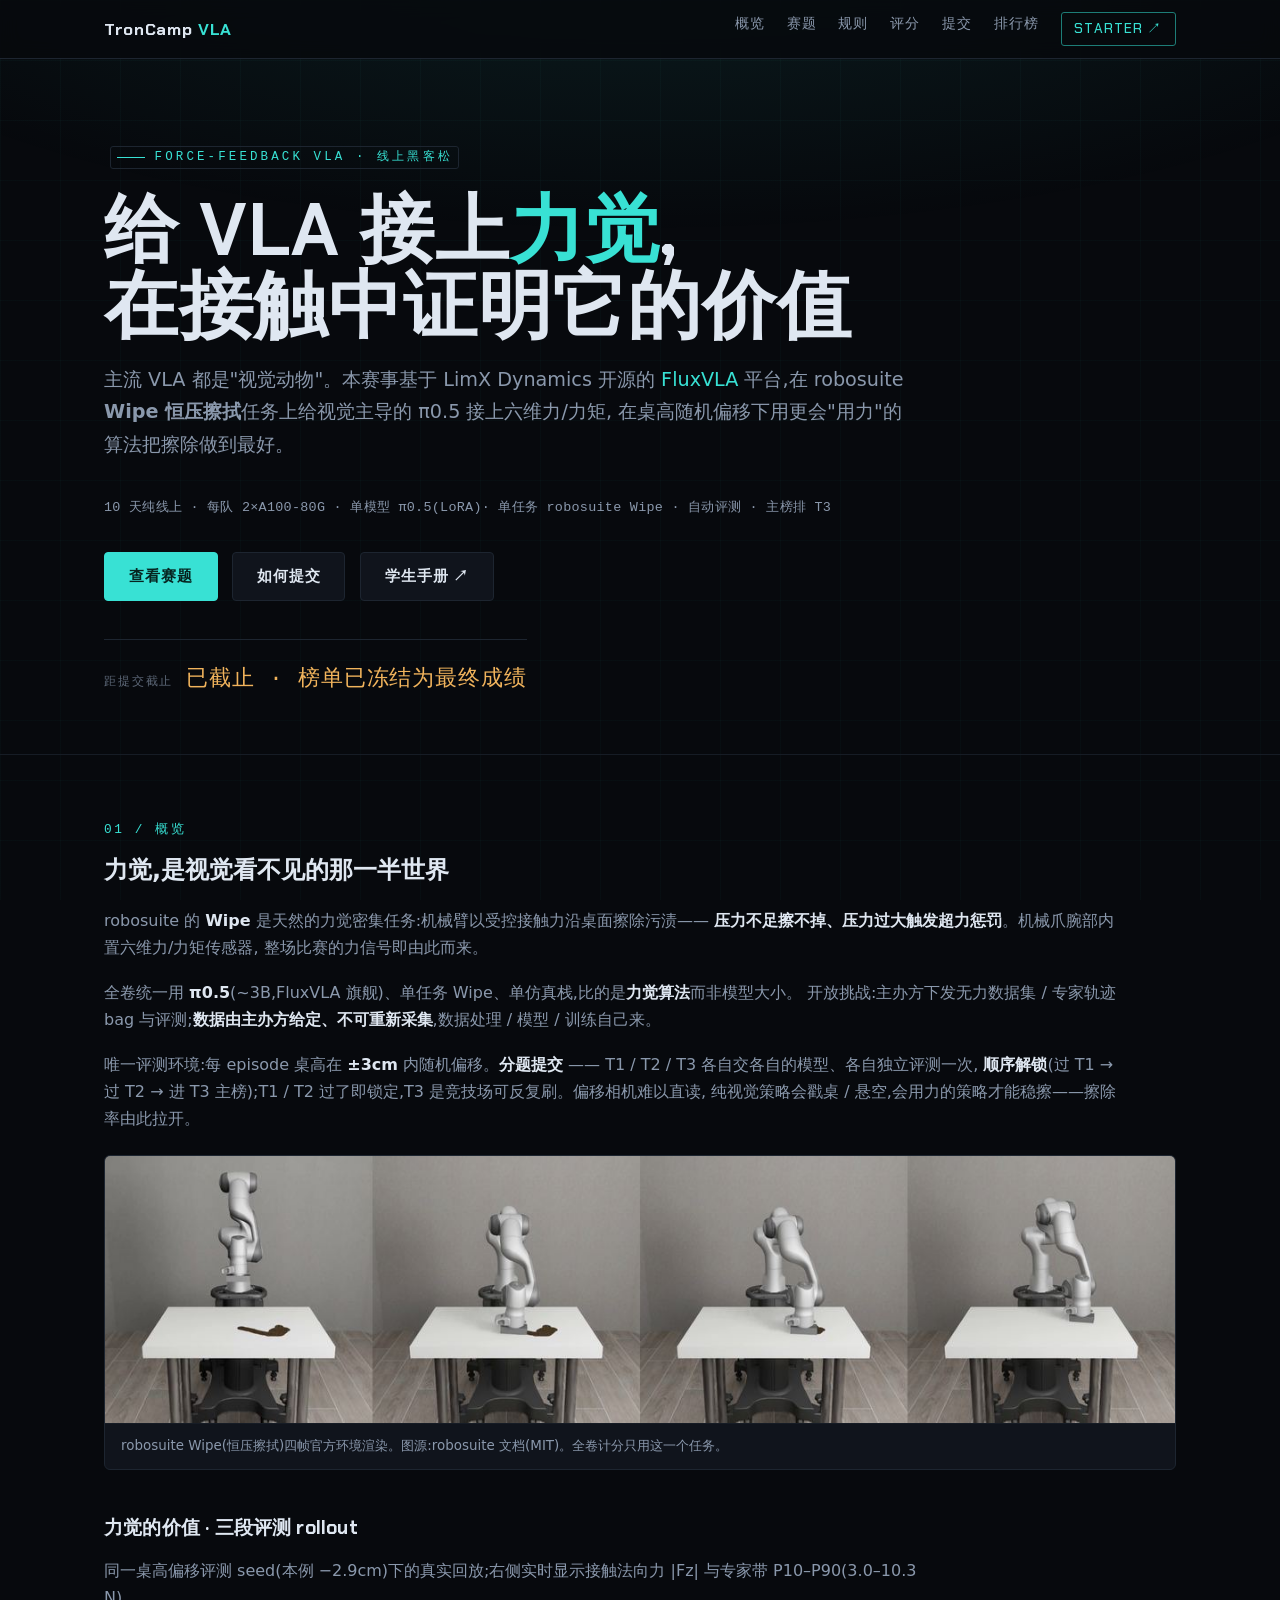
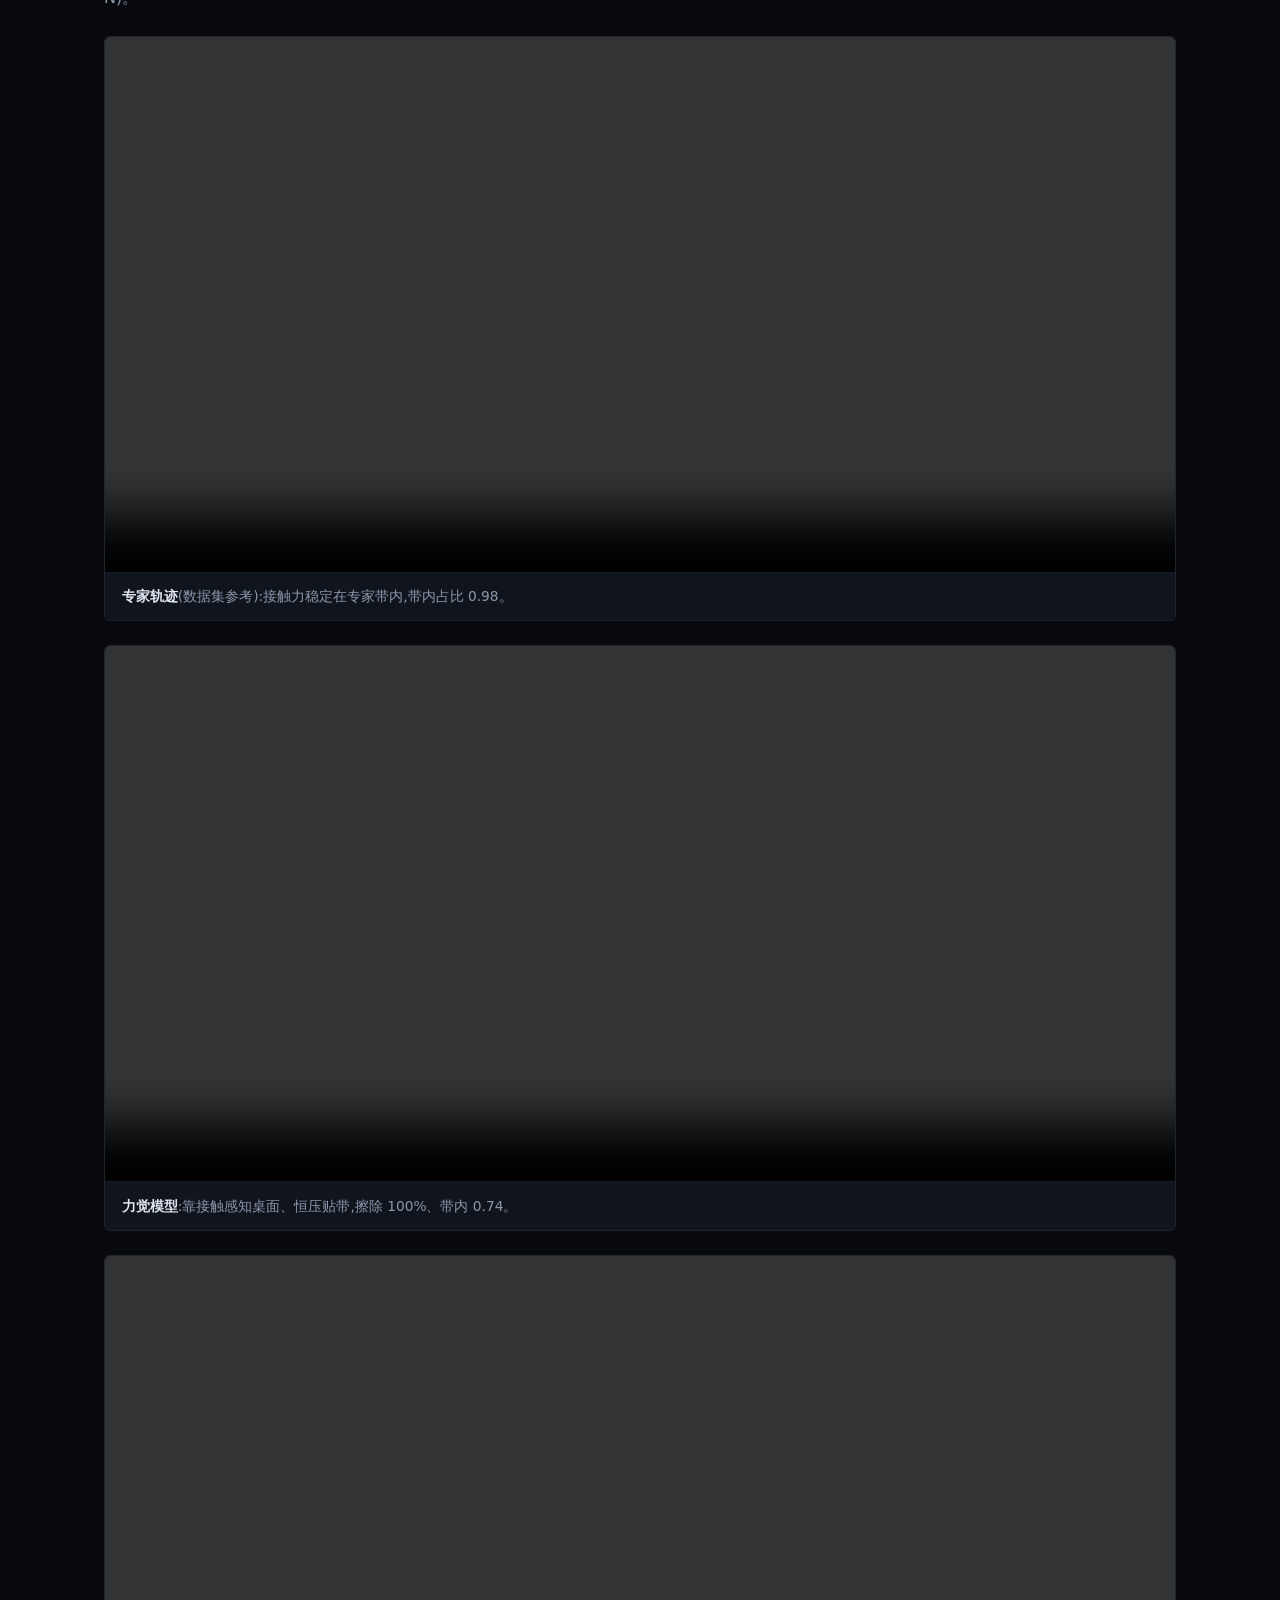
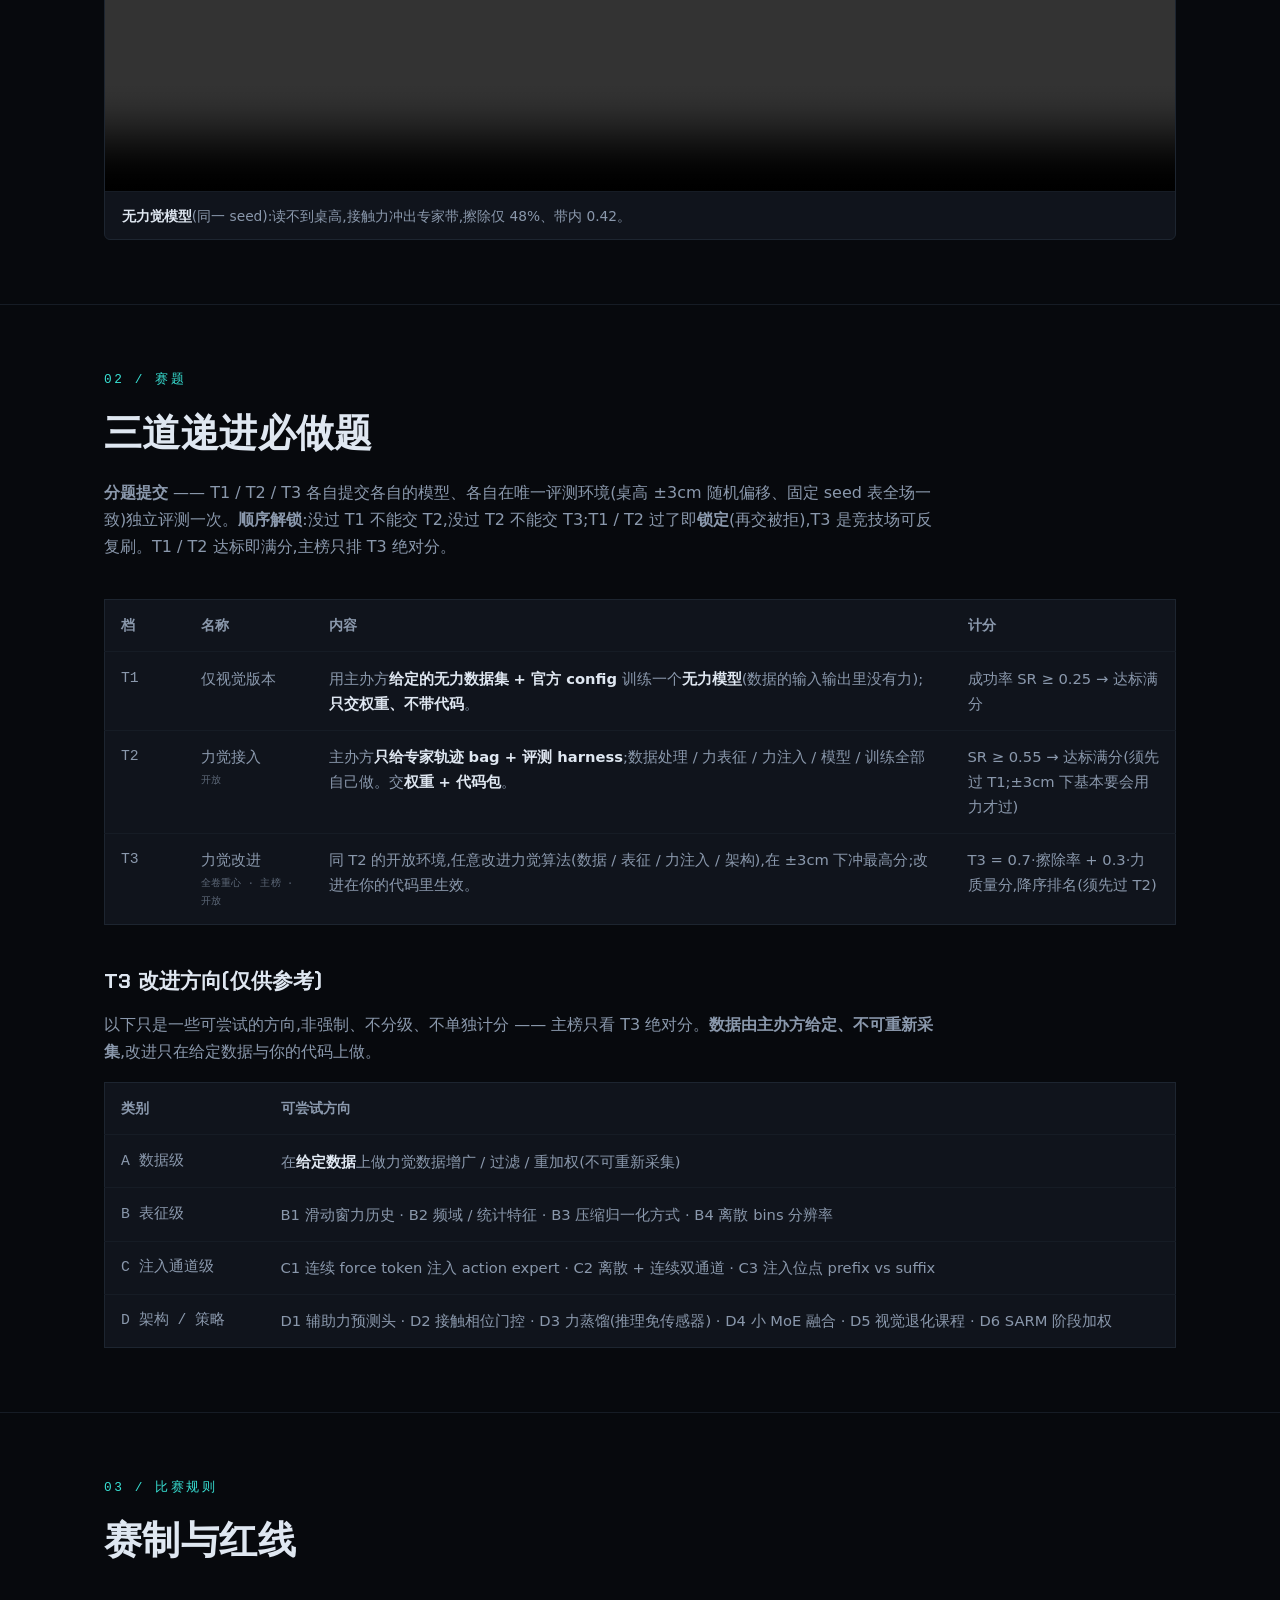
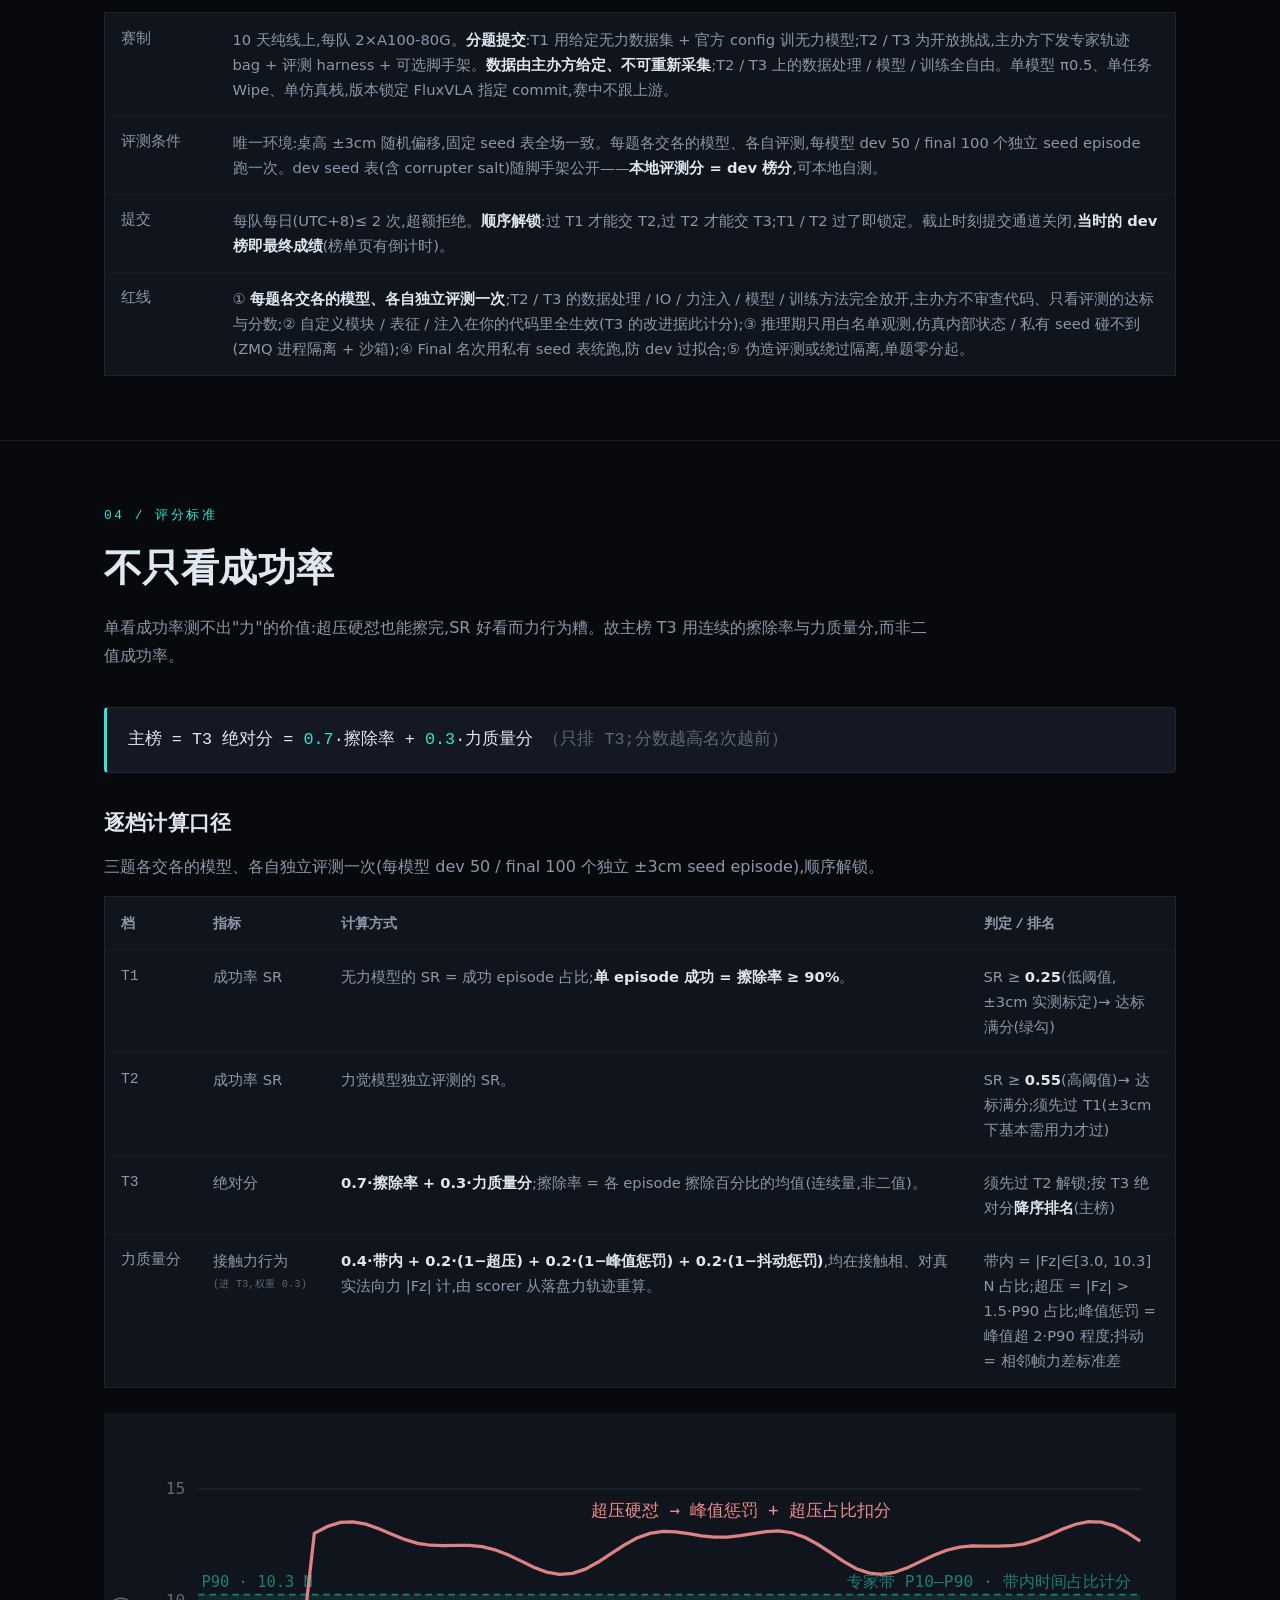
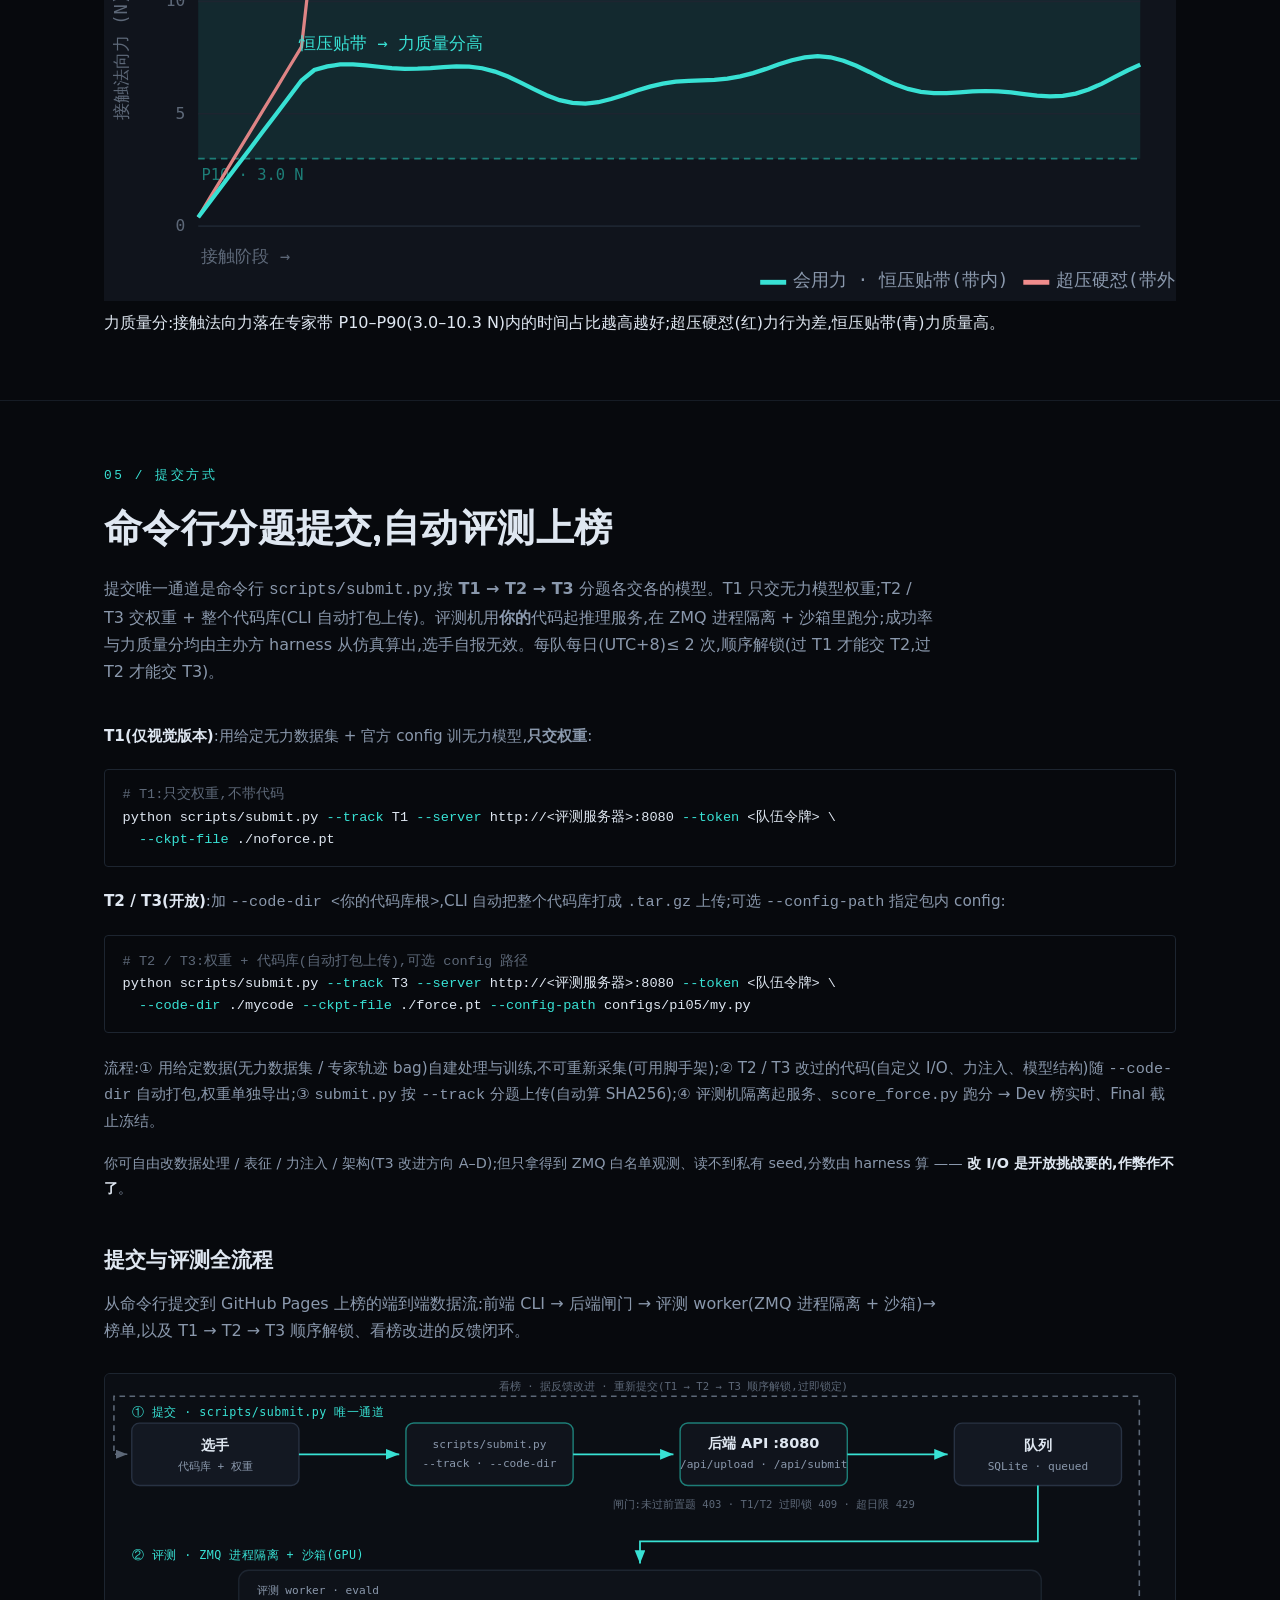
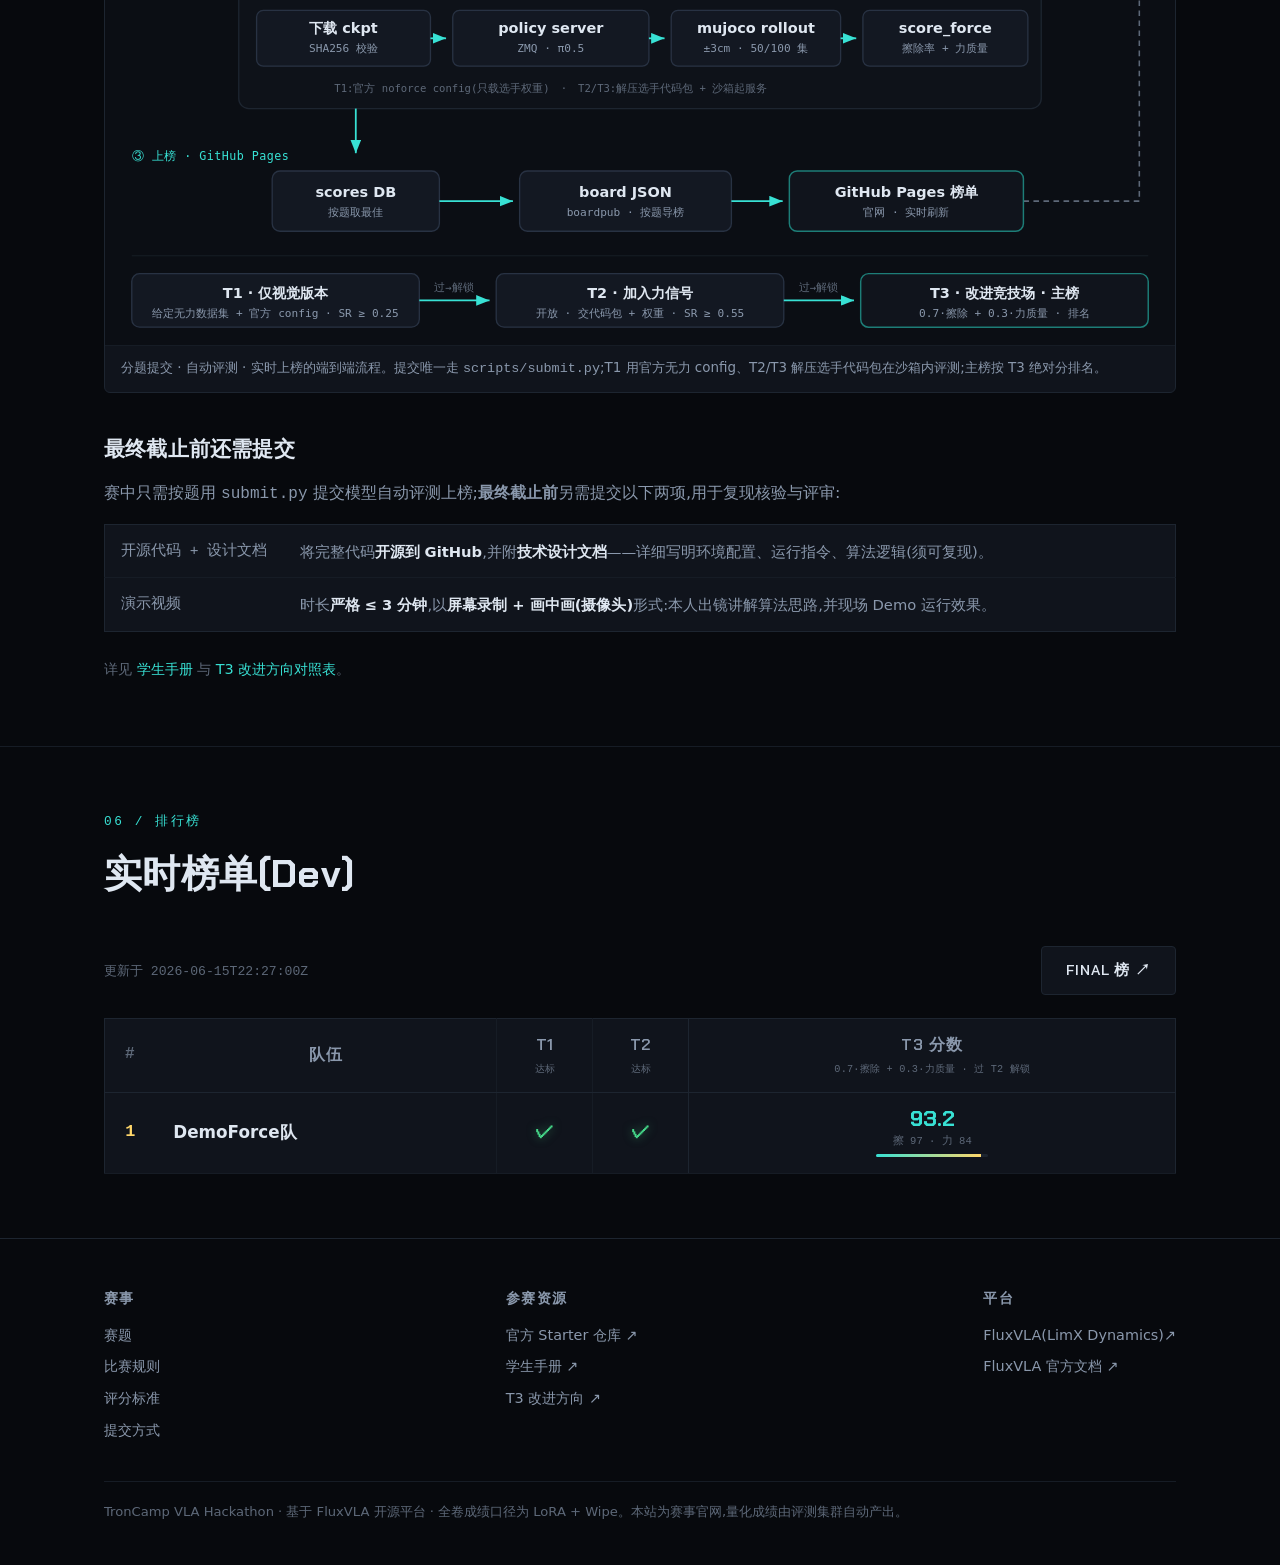
==== commit 814e421e: "T3 公式回 0.7·擦除 + 0.3·力质量(老板定)" ====
--- a/index.html
+++ b/index.html
@@ -109,7 +109,7 @@
       <tbody>
         <tr><td class="lvl">T1</td><td>仅视觉版本</td><td>用主办方<b>给定的无力数据集 + 官方 config</b> 训练一个<b>无力模型</b>(数据的输入输出里没有力);<b>只交权重、不带代码</b>。</td><td>成功率 SR ≥ 0.25 → 达标满分</td></tr>
         <tr><td class="lvl">T2</td><td>力觉接入<br><span class="th-sub">开放</span></td><td>主办方<b>只给专家轨迹 bag + 评测 harness</b>;数据处理 / 力表征 / 力注入 / 模型 / 训练全部自己做。交<b>权重 + 代码包</b>。</td><td>SR ≥ 0.55 → 达标满分(须先过 T1;±3cm 下基本要会用力才过)</td></tr>
-        <tr><td class="lvl">T3</td><td>力觉改进<br><span class="th-sub">全卷重心 · 主榜 · 开放</span></td><td>同 T2 的开放环境,任意改进力觉算法(数据 / 表征 / 力注入 / 架构),在 ±3cm 下冲最高分;改进在你的代码里生效。</td><td>T3 = 0.5·擦除率 + 0.5·力质量分,降序排名(须先过 T2)</td></tr>
+        <tr><td class="lvl">T3</td><td>力觉改进<br><span class="th-sub">全卷重心 · 主榜 · 开放</span></td><td>同 T2 的开放环境,任意改进力觉算法(数据 / 表征 / 力注入 / 架构),在 ±3cm 下冲最高分;改进在你的代码里生效。</td><td>T3 = 0.7·擦除率 + 0.3·力质量分,降序排名(须先过 T2)</td></tr>
       </tbody>
     </table>
 
@@ -156,7 +156,7 @@
       <p>单看成功率测不出"力"的价值:超压硬怼也能擦完,SR 好看而力行为糟。故主榜 T3 用连续的擦除率与力质量分,而非二值成功率。</p>
     </div>
     <div class="formula">
-      主榜 = T3 绝对分 = <span class="accent">0.5</span>·擦除率 + <span class="accent">0.5</span>·力质量分
+      主榜 = T3 绝对分 = <span class="accent">0.7</span>·擦除率 + <span class="accent">0.3</span>·力质量分
       <span class="dim">  （只排 T3;分数越高名次越前）</span>
     </div>
 
@@ -169,8 +169,8 @@
       <tbody>
         <tr><td class="lvl">T1</td><td>成功率 SR</td><td>无力模型的 SR = 成功 episode 占比;<b>单 episode 成功 = 擦除率 ≥ 90%</b>。</td><td>SR ≥ <b>0.25</b>(低阈值,±3cm 实测标定)→ 达标满分(绿勾)</td></tr>
         <tr><td class="lvl">T2</td><td>成功率 SR</td><td>力觉模型独立评测的 SR。</td><td>SR ≥ <b>0.55</b>(高阈值)→ 达标满分;须先过 T1(±3cm 下基本需用力才过)</td></tr>
-        <tr><td class="lvl">T3</td><td>绝对分</td><td><b>0.5·擦除率 + 0.5·力质量分</b>;擦除率 = 各 episode 擦除百分比的均值(连续量,非二值)。</td><td>须先过 T2 解锁;按 T3 绝对分<b>降序排名</b>(主榜)</td></tr>
-        <tr><td class="lvl">力质量分</td><td>接触力行为<br><span class="th-sub">(进 T3,权重 0.5)</span></td><td><b>0.4·带内 + 0.2·(1−超压) + 0.2·(1−峰值惩罚) + 0.2·(1−抖动惩罚)</b>,均在接触相、对真实法向力 |Fz| 计,由 scorer 从落盘力轨迹重算。</td><td>带内 = |Fz|∈[3.0, 10.3] N 占比;超压 = |Fz| &gt; 1.5·P90 占比;峰值惩罚 = 峰值超 2·P90 程度;抖动 = 相邻帧力差标准差</td></tr>
+        <tr><td class="lvl">T3</td><td>绝对分</td><td><b>0.7·擦除率 + 0.3·力质量分</b>;擦除率 = 各 episode 擦除百分比的均值(连续量,非二值)。</td><td>须先过 T2 解锁;按 T3 绝对分<b>降序排名</b>(主榜)</td></tr>
+        <tr><td class="lvl">力质量分</td><td>接触力行为<br><span class="th-sub">(进 T3,权重 0.3)</span></td><td><b>0.4·带内 + 0.2·(1−超压) + 0.2·(1−峰值惩罚) + 0.2·(1−抖动惩罚)</b>,均在接触相、对真实法向力 |Fz| 计,由 scorer 从落盘力轨迹重算。</td><td>带内 = |Fz|∈[3.0, 10.3] N 占比;超压 = |Fz| &gt; 1.5·P90 占比;峰值惩罚 = 峰值超 2·P90 程度;抖动 = 相邻帧力差标准差</td></tr>
       </tbody>
     </table>
     <figure class="fig" style="margin-top:1.6rem">
@@ -250,7 +250,7 @@
           <th class="c-team">队伍</th>
           <th class="c-gate">T1 <span class="th-sub">达标</span></th>
           <th class="c-gate">T2 <span class="th-sub">达标</span></th>
-          <th class="c-t3">T3 分数 <span class="th-sub">0.5·擦除 + 0.5·力质量 · 过 T2 解锁</span></th>
+          <th class="c-t3">T3 分数 <span class="th-sub">0.7·擦除 + 0.3·力质量 · 过 T2 解锁</span></th>
         </tr>
       </thead>
       <tbody></tbody>
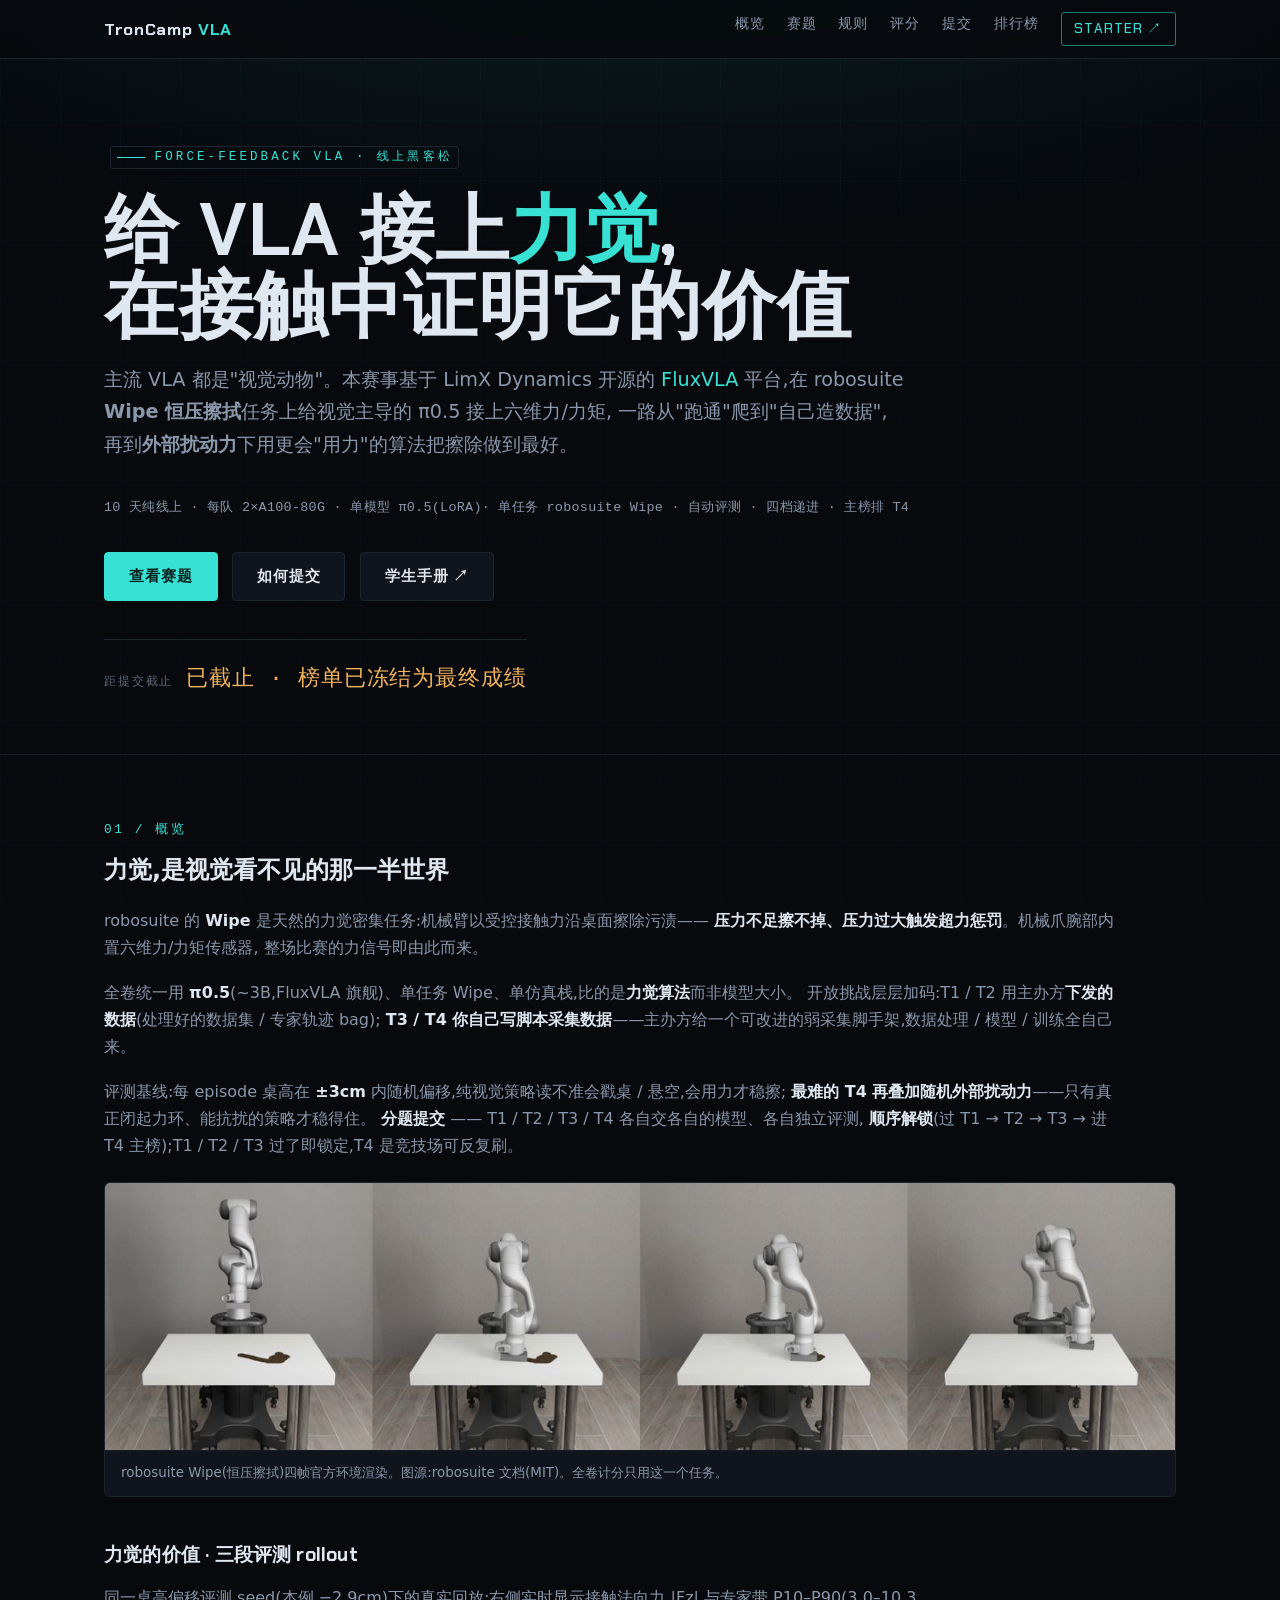
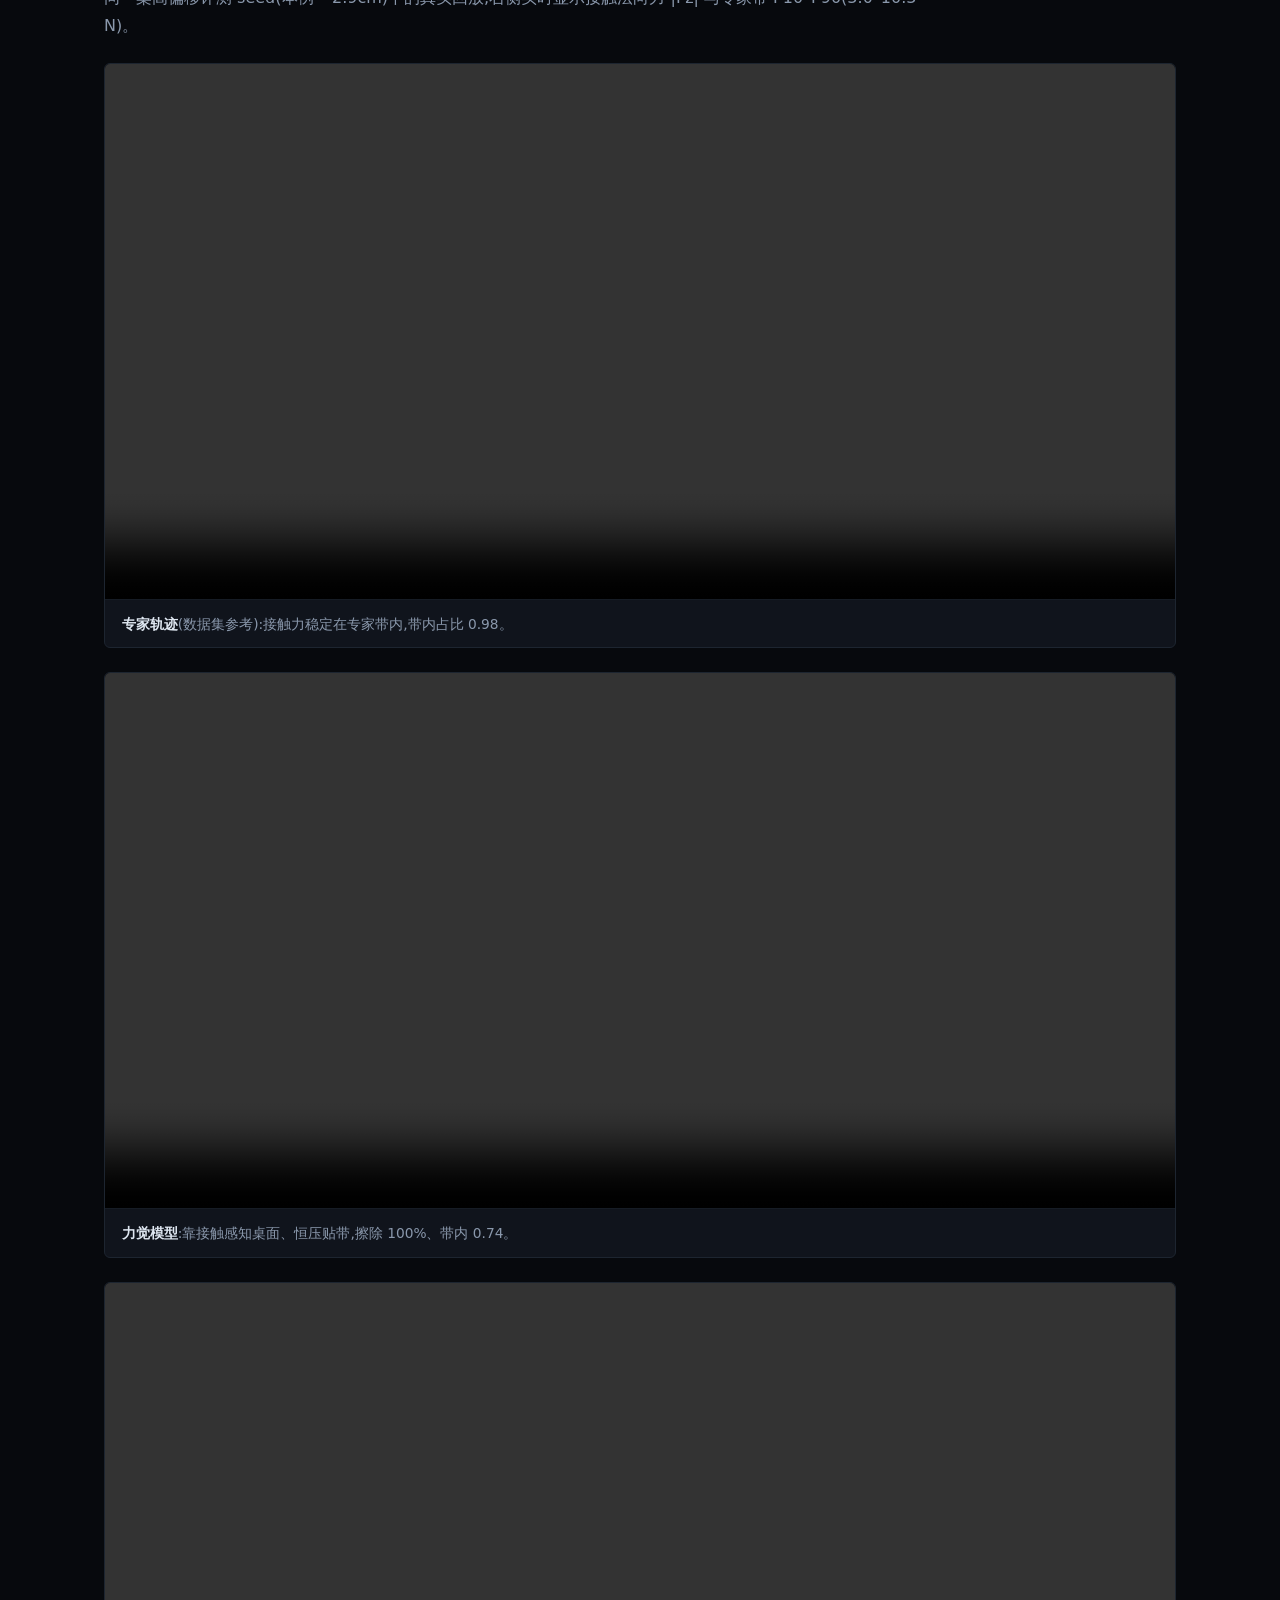
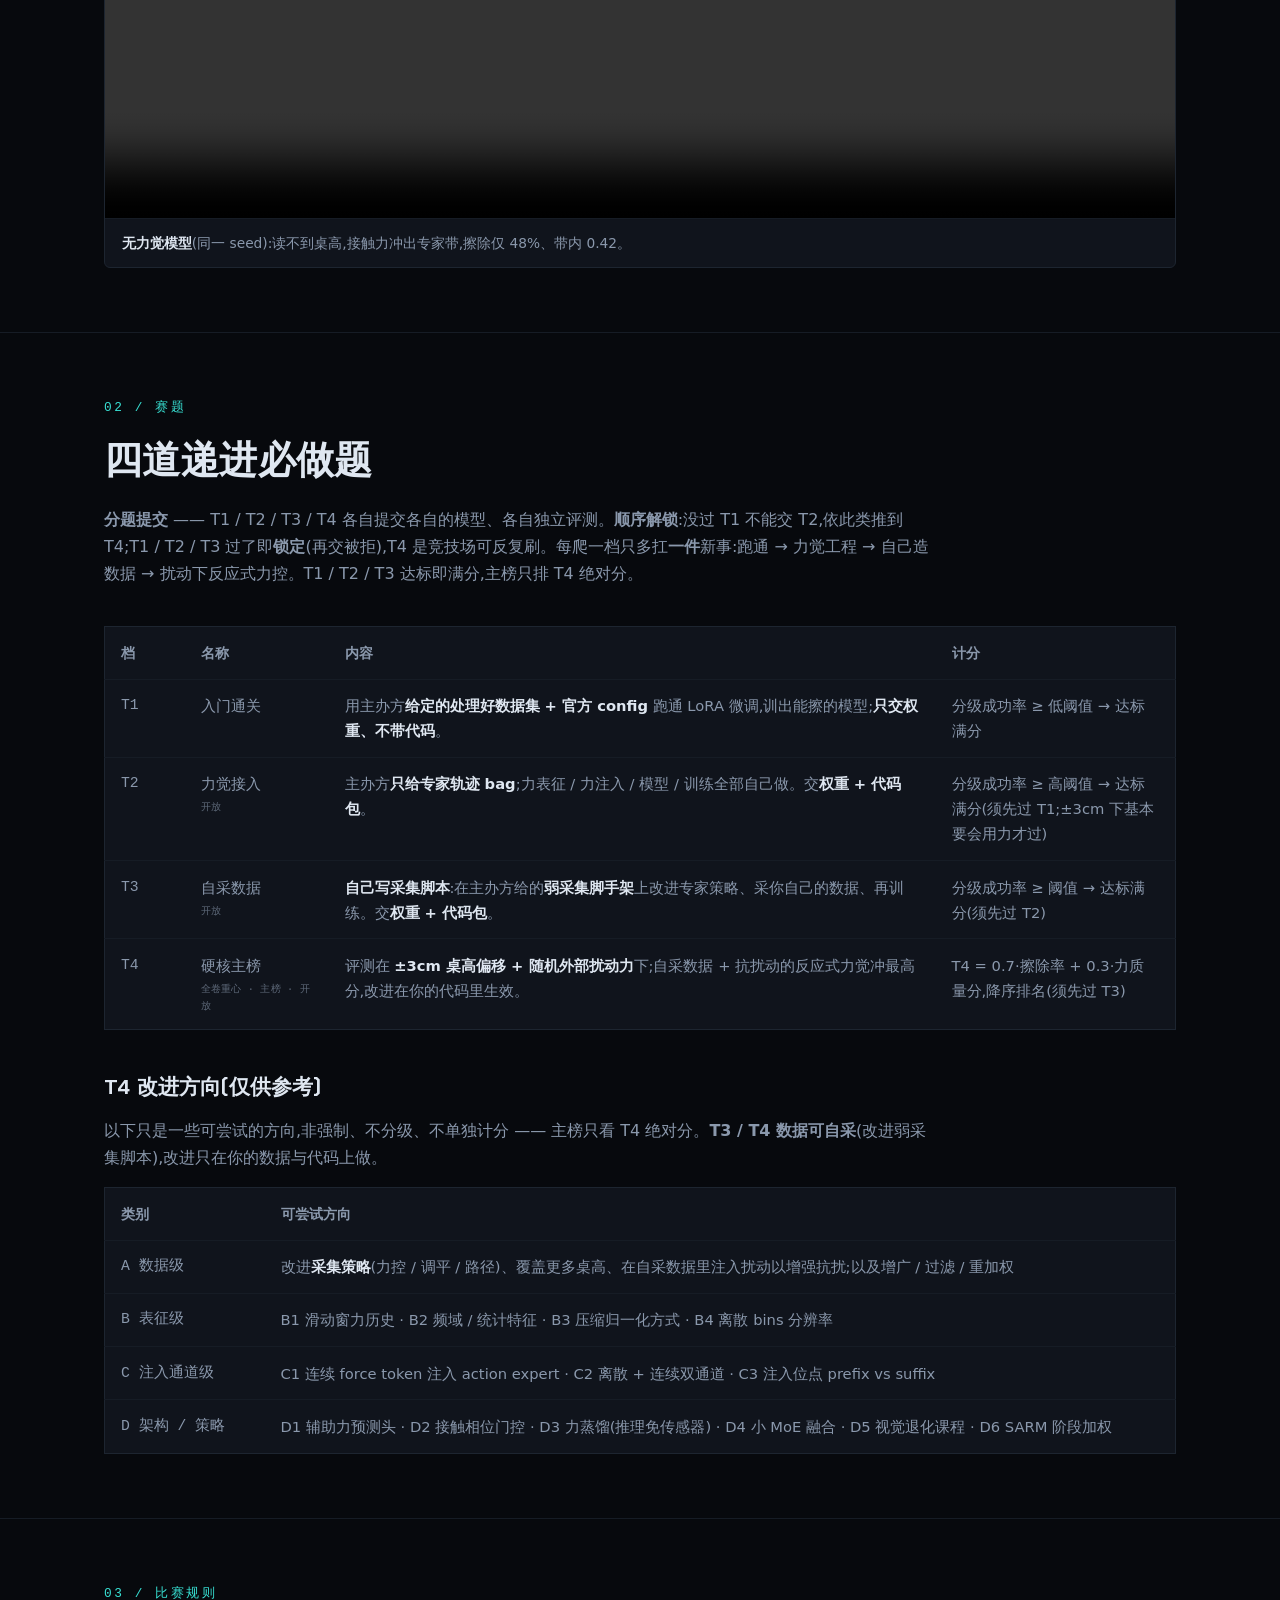
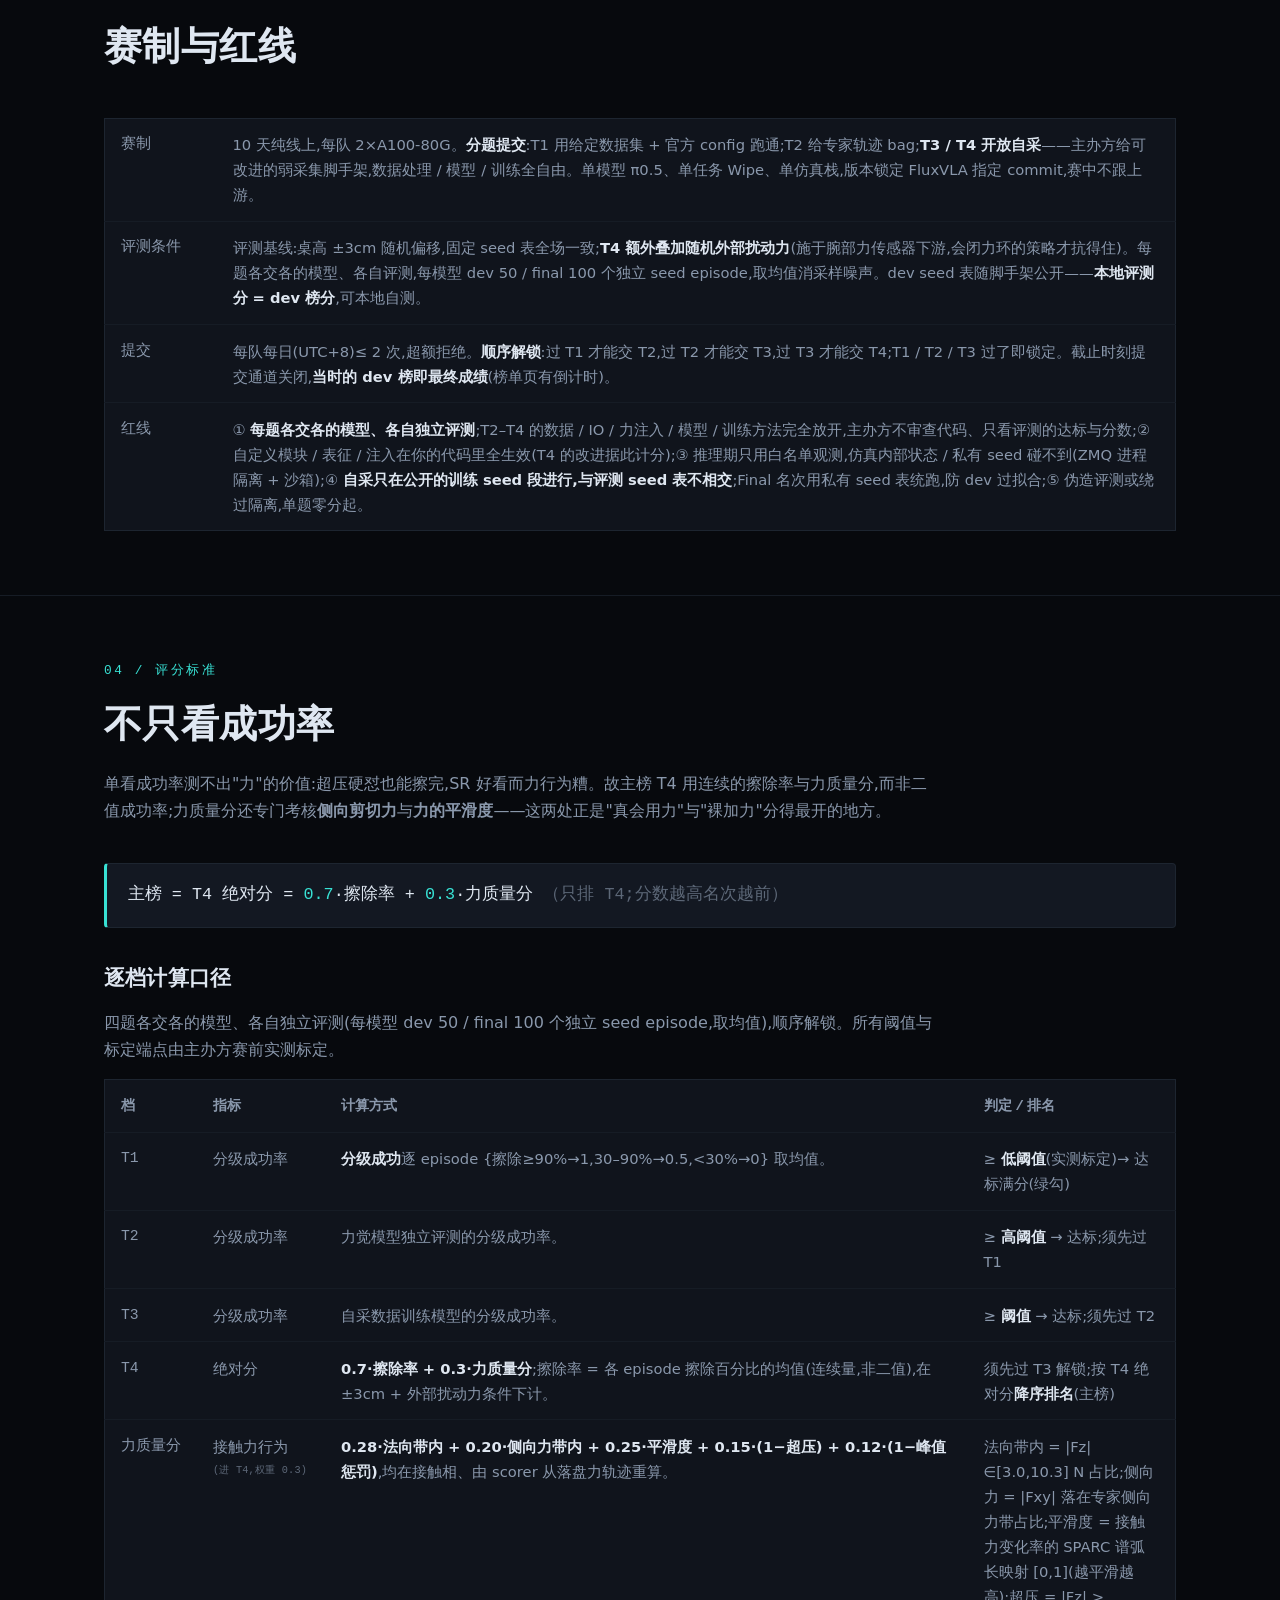
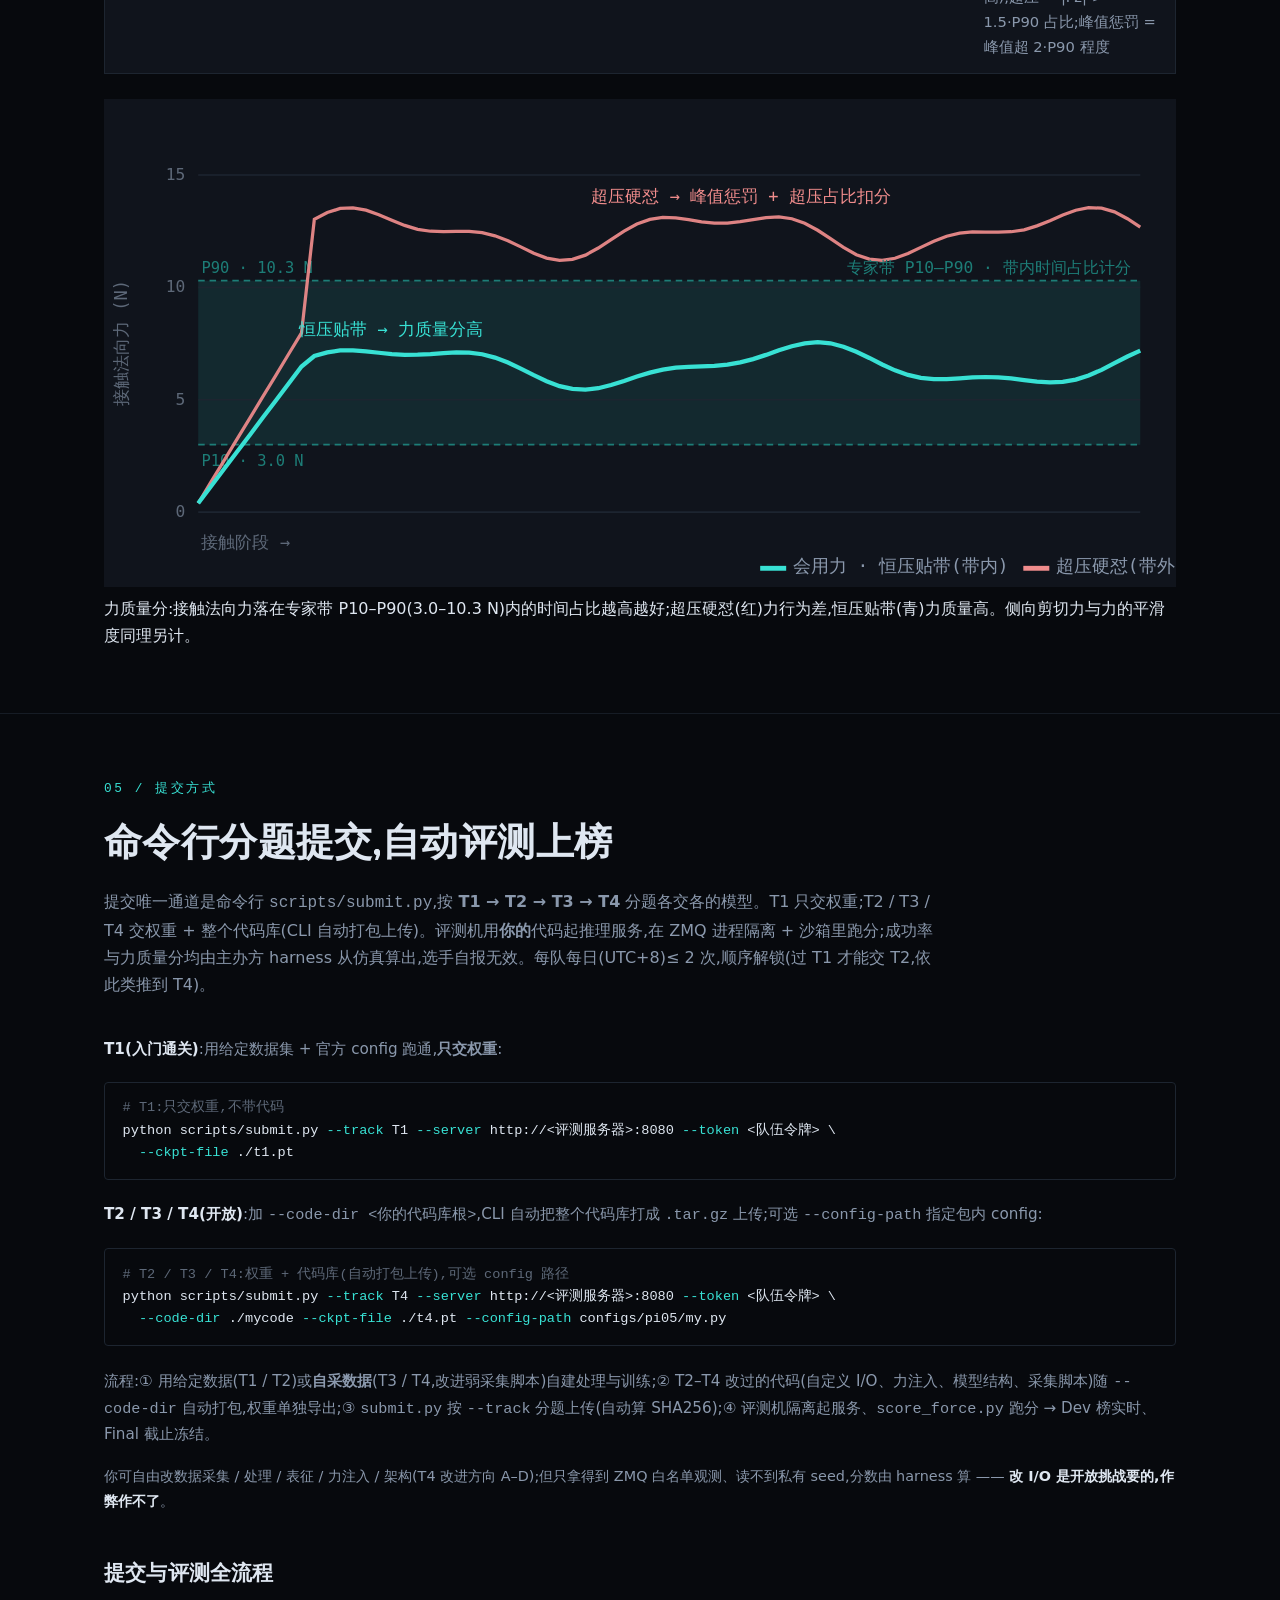
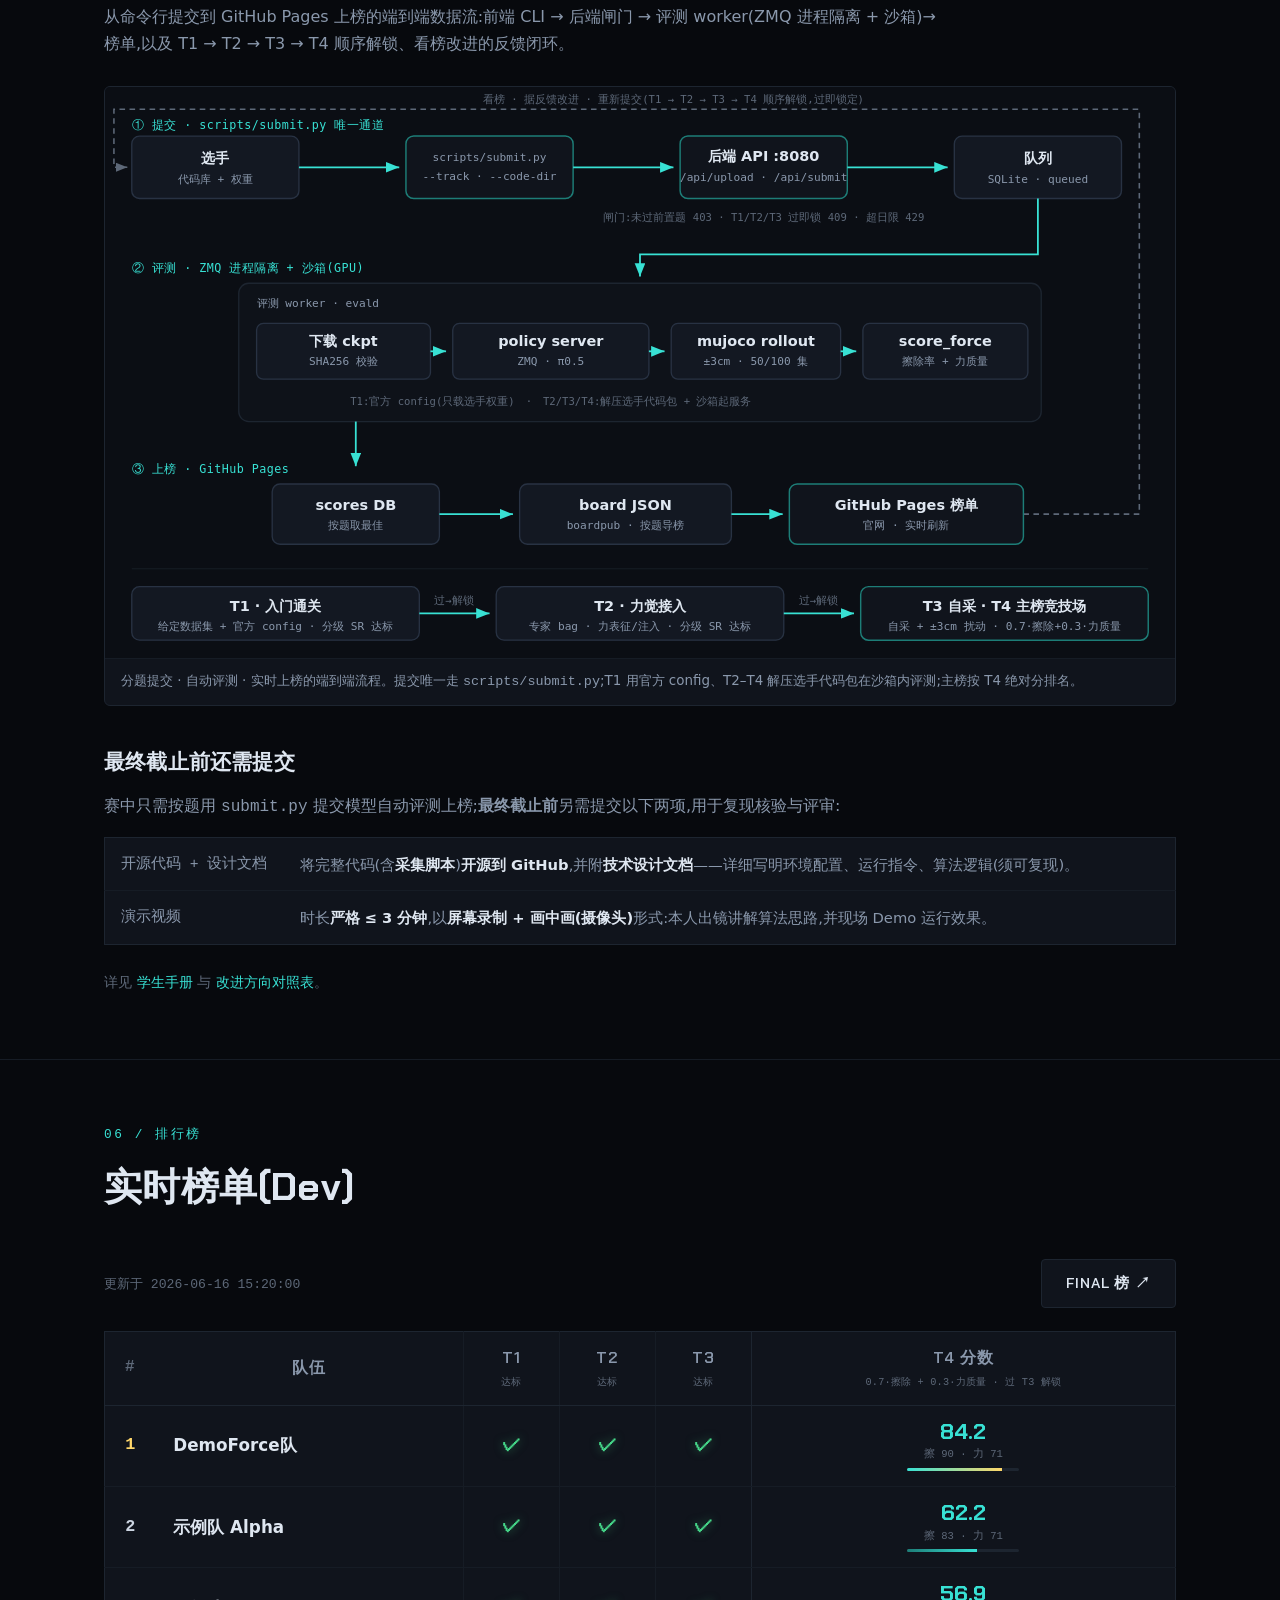
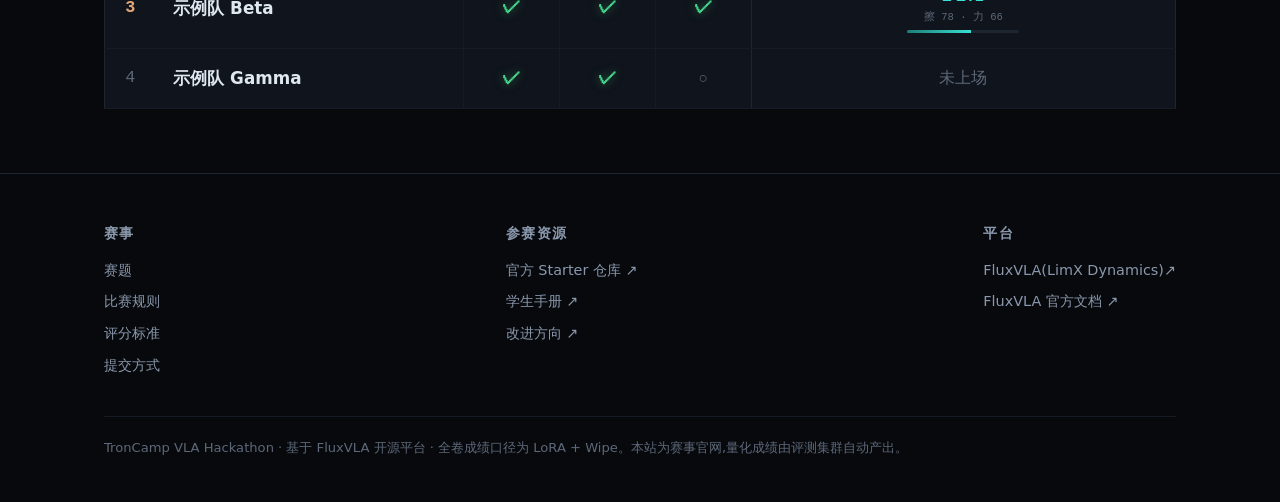
==== commit 9240fb95: "feat: webfront 四档赛制重构 (T1 入门/T2 力觉/T3 自采/T4 主榜·扰动) + 评分升级 + flow.svg 同步" ====
--- a/index.html
+++ b/index.html
@@ -4,7 +4,7 @@
 <meta charset="utf-8">
 <meta name="viewport" content="width=device-width, initial-scale=1">
 <title>TronCamp VLA Hackathon · 力反馈 VLA 线上黑客松</title>
-<meta name="description" content="基于 FluxVLA 的力反馈 VLA 线上黑客松:给视觉主导的 VLA 接上力觉,在接触富集的 Wipe 擦拭任务上证明并放大力的价值。">
+<meta name="description" content="基于 FluxVLA 的力反馈 VLA 线上黑客松:给视觉主导的 VLA 接上力觉,在接触富集的 Wipe 擦拭任务上证明并放大力的价值。四档递进:从跑通到自采数据,再到外部扰动下的反应式力控。">
 <link rel="stylesheet" href="./style.css">
 <script src="./config.js"></script>
 <script src="./board.js" defer></script>
@@ -35,9 +35,9 @@
       主流 VLA 都是"视觉动物"。本赛事基于 LimX Dynamics 开源的
       <a href="https://github.com/limxdynamics/FluxVLA" target="_blank" rel="noopener">FluxVLA</a>
       平台,在 robosuite <b>Wipe 恒压擦拭</b>任务上给视觉主导的 π0.5 接上六维力/力矩,
-      在桌高随机偏移下用更会"用力"的算法把擦除做到最好。
-    </p>
-    <p class="hero-meta">10 天纯线上 · 每队 2×A100-80G · 单模型 π0.5(LoRA)· 单任务 robosuite Wipe · 自动评测 · 主榜排 T3</p>
+      一路从"跑通"爬到"自己造数据",再到<b>外部扰动力</b>下用更会"用力"的算法把擦除做到最好。
+    </p>
+    <p class="hero-meta">10 天纯线上 · 每队 2×A100-80G · 单模型 π0.5(LoRA)· 单任务 robosuite Wipe · 自动评测 · 四档递进 · 主榜排 T4</p>
     <div class="hero-actions">
       <a href="#tasks" class="btn primary">查看赛题</a>
       <a href="#submit" class="btn">如何提交</a>
@@ -63,12 +63,14 @@
       </p>
       <p>
         全卷统一用 <strong>π0.5</strong>(~3B,FluxVLA 旗舰)、单任务 Wipe、单仿真栈,比的是<strong>力觉算法</strong>而非模型大小。
-        开放挑战:主办方下发无力数据集 / 专家轨迹 bag 与评测;<strong>数据由主办方给定、不可重新采集</strong>,数据处理 / 模型 / 训练自己来。
+        开放挑战层层加码:T1 / T2 用主办方<strong>下发的数据</strong>(处理好的数据集 / 专家轨迹 bag);
+        <strong>T3 / T4 你自己写脚本采集数据</strong>——主办方给一个可改进的弱采集脚手架,数据处理 / 模型 / 训练全自己来。
       </p>
       <p>
-        唯一评测环境:每 episode 桌高在 <strong>±3cm</strong> 内随机偏移。<strong>分题提交</strong> —— T1 / T2 / T3 各自交各自的模型、各自独立评测一次,
-        <strong>顺序解锁</strong>(过 T1 → 过 T2 → 进 T3 主榜);T1 / T2 过了即锁定,T3 是竞技场可反复刷。偏移相机难以直读,
-        纯视觉策略会戳桌 / 悬空,会用力的策略才能稳擦——擦除率由此拉开。
+        评测基线:每 episode 桌高在 <strong>±3cm</strong> 内随机偏移,纯视觉策略读不准会戳桌 / 悬空,会用力才稳擦;
+        <strong>最难的 T4 再叠加随机外部扰动力</strong>——只有真正闭起力环、能抗扰的策略才稳得住。
+        <strong>分题提交</strong> —— T1 / T2 / T3 / T4 各自交各自的模型、各自独立评测,
+        <strong>顺序解锁</strong>(过 T1 → T2 → T3 → 进 T4 主榜);T1 / T2 / T3 过了即锁定,T4 是竞技场可反复刷。
       </p>
     </div>
     <figure class="fig fig-wide" style="margin-top:1.4rem">
@@ -101,26 +103,27 @@
   <div class="wrap">
     <div class="sec-head">
       <span class="sec-num">02 / 赛题</span>
-      <h2>三道递进必做题</h2>
-      <p><b>分题提交</b> —— T1 / T2 / T3 各自提交各自的模型、各自在唯一评测环境(桌高 ±3cm 随机偏移、固定 seed 表全场一致)独立评测一次。<b>顺序解锁</b>:没过 T1 不能交 T2,没过 T2 不能交 T3;T1 / T2 过了即<b>锁定</b>(再交被拒),T3 是竞技场可反复刷。T1 / T2 达标即满分,主榜只排 T3 绝对分。</p>
-    </div>
-    <table class="dtable">
-      <thead><tr><th style="width:5rem">档</th><th style="width:8rem">名称</th><th>内容</th><th style="width:14rem">计分</th></tr></thead>
-      <tbody>
-        <tr><td class="lvl">T1</td><td>仅视觉版本</td><td>用主办方<b>给定的无力数据集 + 官方 config</b> 训练一个<b>无力模型</b>(数据的输入输出里没有力);<b>只交权重、不带代码</b>。</td><td>成功率 SR ≥ 0.25 → 达标满分</td></tr>
-        <tr><td class="lvl">T2</td><td>力觉接入<br><span class="th-sub">开放</span></td><td>主办方<b>只给专家轨迹 bag + 评测 harness</b>;数据处理 / 力表征 / 力注入 / 模型 / 训练全部自己做。交<b>权重 + 代码包</b>。</td><td>SR ≥ 0.55 → 达标满分(须先过 T1;±3cm 下基本要会用力才过)</td></tr>
-        <tr><td class="lvl">T3</td><td>力觉改进<br><span class="th-sub">全卷重心 · 主榜 · 开放</span></td><td>同 T2 的开放环境,任意改进力觉算法(数据 / 表征 / 力注入 / 架构),在 ±3cm 下冲最高分;改进在你的代码里生效。</td><td>T3 = 0.7·擦除率 + 0.3·力质量分,降序排名(须先过 T2)</td></tr>
+      <h2>四道递进必做题</h2>
+      <p><b>分题提交</b> —— T1 / T2 / T3 / T4 各自提交各自的模型、各自独立评测。<b>顺序解锁</b>:没过 T1 不能交 T2,依此类推到 T4;T1 / T2 / T3 过了即<b>锁定</b>(再交被拒),T4 是竞技场可反复刷。每爬一档只多扛<b>一件</b>新事:跑通 → 力觉工程 → 自己造数据 → 扰动下反应式力控。T1 / T2 / T3 达标即满分,主榜只排 T4 绝对分。</p>
+    </div>
+    <table class="dtable">
+      <thead><tr><th style="width:5rem">档</th><th style="width:9rem">名称</th><th>内容</th><th style="width:15rem">计分</th></tr></thead>
+      <tbody>
+        <tr><td class="lvl">T1</td><td>入门通关</td><td>用主办方<b>给定的处理好数据集 + 官方 config</b> 跑通 LoRA 微调,训出能擦的模型;<b>只交权重、不带代码</b>。</td><td>分级成功率 ≥ 低阈值 → 达标满分</td></tr>
+        <tr><td class="lvl">T2</td><td>力觉接入<br><span class="th-sub">开放</span></td><td>主办方<b>只给专家轨迹 bag</b>;力表征 / 力注入 / 模型 / 训练全部自己做。交<b>权重 + 代码包</b>。</td><td>分级成功率 ≥ 高阈值 → 达标满分(须先过 T1;±3cm 下基本要会用力才过)</td></tr>
+        <tr><td class="lvl">T3</td><td>自采数据<br><span class="th-sub">开放</span></td><td><b>自己写采集脚本</b>:在主办方给的<b>弱采集脚手架</b>上改进专家策略、采你自己的数据、再训练。交<b>权重 + 代码包</b>。</td><td>分级成功率 ≥ 阈值 → 达标满分(须先过 T2)</td></tr>
+        <tr><td class="lvl">T4</td><td>硬核主榜<br><span class="th-sub">全卷重心 · 主榜 · 开放</span></td><td>评测在 <b>±3cm 桌高偏移 + 随机外部扰动力</b>下;自采数据 + 抗扰动的反应式力觉冲最高分,改进在你的代码里生效。</td><td>T4 = 0.7·擦除率 + 0.3·力质量分,降序排名(须先过 T3)</td></tr>
       </tbody>
     </table>
 
     <div class="sec-head" style="margin-top:2.4rem;margin-bottom:1rem">
-      <h2 style="font-size:1.3rem">T3 改进方向(仅供参考)</h2>
-      <p>以下只是一些可尝试的方向,非强制、不分级、不单独计分 —— 主榜只看 T3 绝对分。<b>数据由主办方给定、不可重新采集</b>,改进只在给定数据与你的代码上做。</p>
+      <h2 style="font-size:1.3rem">T4 改进方向(仅供参考)</h2>
+      <p>以下只是一些可尝试的方向,非强制、不分级、不单独计分 —— 主榜只看 T4 绝对分。<b>T3 / T4 数据可自采</b>(改进弱采集脚本),改进只在你的数据与代码上做。</p>
     </div>
     <table class="dtable">
       <thead><tr><th style="width:10rem">类别</th><th>可尝试方向</th></tr></thead>
       <tbody>
-        <tr><td class="lvl">A 数据级</td><td>在<b>给定数据</b>上做力觉数据增广 / 过滤 / 重加权(不可重新采集)</td></tr>
+        <tr><td class="lvl">A 数据级</td><td>改进<b>采集策略</b>(力控 / 调平 / 路径)、覆盖更多桌高、在自采数据里注入扰动以增强抗扰;以及增广 / 过滤 / 重加权</td></tr>
         <tr><td class="lvl">B 表征级</td><td>B1 滑动窗力历史 · B2 频域 / 统计特征 · B3 压缩归一化方式 · B4 离散 bins 分辨率</td></tr>
         <tr><td class="lvl">C 注入通道级</td><td>C1 连续 force token 注入 action expert · C2 离散 + 连续双通道 · C3 注入位点 prefix vs suffix</td></tr>
         <tr><td class="lvl">D 架构 / 策略</td><td>D1 辅助力预测头 · D2 接触相位门控 · D3 力蒸馏(推理免传感器) · D4 小 MoE 融合 · D5 视觉退化课程 · D6 SARM 阶段加权</td></tr>
@@ -138,10 +141,10 @@
     </div>
     <table class="dtable">
       <tbody>
-        <tr><td class="lvl" style="width:7rem">赛制</td><td>10 天纯线上,每队 2×A100-80G。<b>分题提交</b>:T1 用给定无力数据集 + 官方 config 训无力模型;T2 / T3 为开放挑战,主办方下发专家轨迹 bag + 评测 harness + 可选脚手架。<b>数据由主办方给定、不可重新采集</b>;T2 / T3 上的数据处理 / 模型 / 训练全自由。单模型 π0.5、单任务 Wipe、单仿真栈,版本锁定 FluxVLA 指定 commit,赛中不跟上游。</td></tr>
-        <tr><td class="lvl">评测条件</td><td>唯一环境:桌高 ±3cm 随机偏移,固定 seed 表全场一致。每题各交各的模型、各自评测,每模型 dev 50 / final 100 个独立 seed episode 跑一次。dev seed 表(含 corrupter salt)随脚手架公开——<b>本地评测分 = dev 榜分</b>,可本地自测。</td></tr>
-        <tr><td class="lvl">提交</td><td>每队每日(UTC+8)≤ 2 次,超额拒绝。<b>顺序解锁</b>:过 T1 才能交 T2,过 T2 才能交 T3;T1 / T2 过了即锁定。截止时刻提交通道关闭,<b>当时的 dev 榜即最终成绩</b>(榜单页有倒计时)。</td></tr>
-        <tr><td class="lvl">红线</td><td>① <b>每题各交各的模型、各自独立评测一次</b>;T2 / T3 的数据处理 / IO / 力注入 / 模型 / 训练方法完全放开,主办方不审查代码、只看评测的达标与分数;② 自定义模块 / 表征 / 注入在你的代码里全生效(T3 的改进据此计分);③ 推理期只用白名单观测,仿真内部状态 / 私有 seed 碰不到(ZMQ 进程隔离 + 沙箱);④ Final 名次用私有 seed 表统跑,防 dev 过拟合;⑤ 伪造评测或绕过隔离,单题零分起。</td></tr>
+        <tr><td class="lvl" style="width:7rem">赛制</td><td>10 天纯线上,每队 2×A100-80G。<b>分题提交</b>:T1 用给定数据集 + 官方 config 跑通;T2 给专家轨迹 bag;<b>T3 / T4 开放自采</b>——主办方给可改进的弱采集脚手架,数据处理 / 模型 / 训练全自由。单模型 π0.5、单任务 Wipe、单仿真栈,版本锁定 FluxVLA 指定 commit,赛中不跟上游。</td></tr>
+        <tr><td class="lvl">评测条件</td><td>评测基线:桌高 ±3cm 随机偏移,固定 seed 表全场一致;<b>T4 额外叠加随机外部扰动力</b>(施于腕部力传感器下游,会闭力环的策略才抗得住)。每题各交各的模型、各自评测,每模型 dev 50 / final 100 个独立 seed episode,取均值消采样噪声。dev seed 表随脚手架公开——<b>本地评测分 = dev 榜分</b>,可本地自测。</td></tr>
+        <tr><td class="lvl">提交</td><td>每队每日(UTC+8)≤ 2 次,超额拒绝。<b>顺序解锁</b>:过 T1 才能交 T2,过 T2 才能交 T3,过 T3 才能交 T4;T1 / T2 / T3 过了即锁定。截止时刻提交通道关闭,<b>当时的 dev 榜即最终成绩</b>(榜单页有倒计时)。</td></tr>
+        <tr><td class="lvl">红线</td><td>① <b>每题各交各的模型、各自独立评测</b>;T2–T4 的数据 / IO / 力注入 / 模型 / 训练方法完全放开,主办方不审查代码、只看评测的达标与分数;② 自定义模块 / 表征 / 注入在你的代码里全生效(T4 的改进据此计分);③ 推理期只用白名单观测,仿真内部状态 / 私有 seed 碰不到(ZMQ 进程隔离 + 沙箱);④ <b>自采只在公开的训练 seed 段进行,与评测 seed 表不相交</b>;Final 名次用私有 seed 表统跑,防 dev 过拟合;⑤ 伪造评测或绕过隔离,单题零分起。</td></tr>
       </tbody>
     </table>
   </div>
@@ -153,29 +156,30 @@
     <div class="sec-head">
       <span class="sec-num">04 / 评分标准</span>
       <h2>不只看成功率</h2>
-      <p>单看成功率测不出"力"的价值:超压硬怼也能擦完,SR 好看而力行为糟。故主榜 T3 用连续的擦除率与力质量分,而非二值成功率。</p>
+      <p>单看成功率测不出"力"的价值:超压硬怼也能擦完,SR 好看而力行为糟。故主榜 T4 用连续的擦除率与力质量分,而非二值成功率;力质量分还专门考核<b>侧向剪切力</b>与<b>力的平滑度</b>——这两处正是"真会用力"与"裸加力"分得最开的地方。</p>
     </div>
     <div class="formula">
-      主榜 = T3 绝对分 = <span class="accent">0.7</span>·擦除率 + <span class="accent">0.3</span>·力质量分
-      <span class="dim">  （只排 T3;分数越高名次越前）</span>
+      主榜 = T4 绝对分 = <span class="accent">0.7</span>·擦除率 + <span class="accent">0.3</span>·力质量分
+      <span class="dim">  （只排 T4;分数越高名次越前）</span>
     </div>
 
     <div class="sec-head" style="margin-top:2rem;margin-bottom:1rem">
       <h2 style="font-size:1.3rem">逐档计算口径</h2>
-      <p>三题各交各的模型、各自独立评测一次(每模型 dev 50 / final 100 个独立 ±3cm seed episode),顺序解锁。</p>
+      <p>四题各交各的模型、各自独立评测(每模型 dev 50 / final 100 个独立 seed episode,取均值),顺序解锁。所有阈值与标定端点由主办方赛前实测标定。</p>
     </div>
     <table class="dtable">
       <thead><tr><th style="width:5.5rem">档</th><th style="width:8rem">指标</th><th>计算方式</th><th style="width:13rem">判定 / 排名</th></tr></thead>
       <tbody>
-        <tr><td class="lvl">T1</td><td>成功率 SR</td><td>无力模型的 SR = 成功 episode 占比;<b>单 episode 成功 = 擦除率 ≥ 90%</b>。</td><td>SR ≥ <b>0.25</b>(低阈值,±3cm 实测标定)→ 达标满分(绿勾)</td></tr>
-        <tr><td class="lvl">T2</td><td>成功率 SR</td><td>力觉模型独立评测的 SR。</td><td>SR ≥ <b>0.55</b>(高阈值)→ 达标满分;须先过 T1(±3cm 下基本需用力才过)</td></tr>
-        <tr><td class="lvl">T3</td><td>绝对分</td><td><b>0.7·擦除率 + 0.3·力质量分</b>;擦除率 = 各 episode 擦除百分比的均值(连续量,非二值)。</td><td>须先过 T2 解锁;按 T3 绝对分<b>降序排名</b>(主榜)</td></tr>
-        <tr><td class="lvl">力质量分</td><td>接触力行为<br><span class="th-sub">(进 T3,权重 0.3)</span></td><td><b>0.4·带内 + 0.2·(1−超压) + 0.2·(1−峰值惩罚) + 0.2·(1−抖动惩罚)</b>,均在接触相、对真实法向力 |Fz| 计,由 scorer 从落盘力轨迹重算。</td><td>带内 = |Fz|∈[3.0, 10.3] N 占比;超压 = |Fz| &gt; 1.5·P90 占比;峰值惩罚 = 峰值超 2·P90 程度;抖动 = 相邻帧力差标准差</td></tr>
+        <tr><td class="lvl">T1</td><td>分级成功率</td><td><b>分级成功</b>逐 episode {擦除≥90%→1,30–90%→0.5,<30%→0} 取均值。</td><td>≥ <b>低阈值</b>(实测标定)→ 达标满分(绿勾)</td></tr>
+        <tr><td class="lvl">T2</td><td>分级成功率</td><td>力觉模型独立评测的分级成功率。</td><td>≥ <b>高阈值</b> → 达标;须先过 T1</td></tr>
+        <tr><td class="lvl">T3</td><td>分级成功率</td><td>自采数据训练模型的分级成功率。</td><td>≥ <b>阈值</b> → 达标;须先过 T2</td></tr>
+        <tr><td class="lvl">T4</td><td>绝对分</td><td><b>0.7·擦除率 + 0.3·力质量分</b>;擦除率 = 各 episode 擦除百分比的均值(连续量,非二值),在 ±3cm + 外部扰动力条件下计。</td><td>须先过 T3 解锁;按 T4 绝对分<b>降序排名</b>(主榜)</td></tr>
+        <tr><td class="lvl">力质量分</td><td>接触力行为<br><span class="th-sub">(进 T4,权重 0.3)</span></td><td><b>0.28·法向带内 + 0.20·侧向力带内 + 0.25·平滑度 + 0.15·(1−超压) + 0.12·(1−峰值惩罚)</b>,均在接触相、由 scorer 从落盘力轨迹重算。</td><td>法向带内 = |Fz|∈[3.0,10.3] N 占比;侧向力 = |Fxy| 落在专家侧向力带占比;平滑度 = 接触力变化率的 SPARC 谱弧长映射 [0,1](越平滑越高);超压 = |Fz| &gt; 1.5·P90 占比;峰值惩罚 = 峰值超 2·P90 程度</td></tr>
       </tbody>
     </table>
     <figure class="fig" style="margin-top:1.6rem">
       <img src="./assets/force_quality.svg" alt="力质量分:接触力与专家带">
-      <figcaption>力质量分:接触法向力落在专家带 P10–P90(3.0–10.3 N)内的时间占比越高越好;超压硬怼(红)力行为差,恒压贴带(青)力质量高。</figcaption>
+      <figcaption>力质量分:接触法向力落在专家带 P10–P90(3.0–10.3 N)内的时间占比越高越好;超压硬怼(红)力行为差,恒压贴带(青)力质量高。侧向剪切力与力的平滑度同理另计。</figcaption>
     </figure>
   </div>
 </section>
@@ -186,32 +190,32 @@
     <div class="sec-head">
       <span class="sec-num">05 / 提交方式</span>
       <h2>命令行分题提交,自动评测上榜</h2>
-      <p>提交唯一通道是命令行 <code>scripts/submit.py</code>,按 <b>T1 → T2 → T3</b> 分题各交各的模型。T1 只交无力模型权重;T2 / T3 交权重 + 整个代码库(CLI 自动打包上传)。评测机用<b>你的</b>代码起推理服务,在 ZMQ 进程隔离 + 沙箱里跑分;成功率与力质量分均由主办方 harness 从仿真算出,选手自报无效。每队每日(UTC+8)≤ 2 次,顺序解锁(过 T1 才能交 T2,过 T2 才能交 T3)。</p>
+      <p>提交唯一通道是命令行 <code>scripts/submit.py</code>,按 <b>T1 → T2 → T3 → T4</b> 分题各交各的模型。T1 只交权重;T2 / T3 / T4 交权重 + 整个代码库(CLI 自动打包上传)。评测机用<b>你的</b>代码起推理服务,在 ZMQ 进程隔离 + 沙箱里跑分;成功率与力质量分均由主办方 harness 从仿真算出,选手自报无效。每队每日(UTC+8)≤ 2 次,顺序解锁(过 T1 才能交 T2,依此类推到 T4)。</p>
     </div>
     <p style="margin-top:0.2rem;color:var(--muted);font-size:0.95rem">
-      <b style="color:var(--text)">T1(仅视觉版本)</b>:用给定无力数据集 + 官方 config 训无力模型,<b>只交权重</b>:
+      <b style="color:var(--text)">T1(入门通关)</b>:用给定数据集 + 官方 config 跑通,<b>只交权重</b>:
     </p>
     <div class="code"><span class="c"># T1:只交权重,不带代码</span>
 python scripts/submit.py <span class="a">--track</span> T1 <span class="a">--server</span> http://&lt;评测服务器&gt;:8080 <span class="a">--token</span> &lt;队伍令牌&gt; \
-  <span class="a">--ckpt-file</span> ./noforce.pt</div>
+  <span class="a">--ckpt-file</span> ./t1.pt</div>
     <p style="margin-top:1.4rem;color:var(--muted);font-size:0.95rem">
-      <b style="color:var(--text)">T2 / T3(开放)</b>:加 <code>--code-dir &lt;你的代码库根&gt;</code>,CLI 自动把整个代码库打成 <code>.tar.gz</code> 上传;可选 <code>--config-path</code> 指定包内 config:
-    </p>
-    <div class="code"><span class="c"># T2 / T3:权重 + 代码库(自动打包上传),可选 config 路径</span>
-python scripts/submit.py <span class="a">--track</span> T3 <span class="a">--server</span> http://&lt;评测服务器&gt;:8080 <span class="a">--token</span> &lt;队伍令牌&gt; \
-  <span class="a">--code-dir</span> ./mycode <span class="a">--ckpt-file</span> ./force.pt <span class="a">--config-path</span> configs/pi05/my.py</div>
+      <b style="color:var(--text)">T2 / T3 / T4(开放)</b>:加 <code>--code-dir &lt;你的代码库根&gt;</code>,CLI 自动把整个代码库打成 <code>.tar.gz</code> 上传;可选 <code>--config-path</code> 指定包内 config:
+    </p>
+    <div class="code"><span class="c"># T2 / T3 / T4:权重 + 代码库(自动打包上传),可选 config 路径</span>
+python scripts/submit.py <span class="a">--track</span> T4 <span class="a">--server</span> http://&lt;评测服务器&gt;:8080 <span class="a">--token</span> &lt;队伍令牌&gt; \
+  <span class="a">--code-dir</span> ./mycode <span class="a">--ckpt-file</span> ./t4.pt <span class="a">--config-path</span> configs/pi05/my.py</div>
     <p style="margin-top:1.4rem;color:var(--muted);font-size:0.95rem">
-      流程:① 用给定数据(无力数据集 / 专家轨迹 bag)自建处理与训练,不可重新采集(可用脚手架);② T2 / T3 改过的代码(自定义 I/O、力注入、模型结构)随 <code>--code-dir</code> 自动打包,权重单独导出;③ <code>submit.py</code> 按 <code>--track</code> 分题上传(自动算 SHA256);④ 评测机隔离起服务、<code>score_force.py</code> 跑分 → Dev 榜实时、Final 截止冻结。
-    </p>
-    <p style="margin-top:1rem;color:var(--muted);font-size:0.9rem">你可自由改数据处理 / 表征 / 力注入 / 架构(T3 改进方向 A–D);但只拿得到 ZMQ 白名单观测、读不到私有 seed,分数由 harness 算 —— <b style="color:var(--text)">改 I/O 是开放挑战要的,作弊作不了</b>。</p>
+      流程:① 用给定数据(T1 / T2)或<b>自采数据</b>(T3 / T4,改进弱采集脚本)自建处理与训练;② T2–T4 改过的代码(自定义 I/O、力注入、模型结构、采集脚本)随 <code>--code-dir</code> 自动打包,权重单独导出;③ <code>submit.py</code> 按 <code>--track</code> 分题上传(自动算 SHA256);④ 评测机隔离起服务、<code>score_force.py</code> 跑分 → Dev 榜实时、Final 截止冻结。
+    </p>
+    <p style="margin-top:1rem;color:var(--muted);font-size:0.9rem">你可自由改数据采集 / 处理 / 表征 / 力注入 / 架构(T4 改进方向 A–D);但只拿得到 ZMQ 白名单观测、读不到私有 seed,分数由 harness 算 —— <b style="color:var(--text)">改 I/O 是开放挑战要的,作弊作不了</b>。</p>
 
     <div class="sec-head" style="margin-top:2.6rem;margin-bottom:1rem">
       <h2 style="font-size:1.3rem">提交与评测全流程</h2>
-      <p>从命令行提交到 GitHub Pages 上榜的端到端数据流:前端 CLI → 后端闸门 → 评测 worker(ZMQ 进程隔离 + 沙箱)→ 榜单,以及 T1 → T2 → T3 顺序解锁、看榜改进的反馈闭环。</p>
+      <p>从命令行提交到 GitHub Pages 上榜的端到端数据流:前端 CLI → 后端闸门 → 评测 worker(ZMQ 进程隔离 + 沙箱)→ 榜单,以及 T1 → T2 → T3 → T4 顺序解锁、看榜改进的反馈闭环。</p>
     </div>
     <figure class="fig fig-wide">
       <img src="./assets/flow.svg" alt="TronCamp 前端后端系统与提交评测流程图">
-      <figcaption>分题提交 · 自动评测 · 实时上榜的端到端流程。提交唯一走 <code>scripts/submit.py</code>;T1 用官方无力 config、T2/T3 解压选手代码包在沙箱内评测;主榜按 T3 绝对分排名。</figcaption>
+      <figcaption>分题提交 · 自动评测 · 实时上榜的端到端流程。提交唯一走 <code>scripts/submit.py</code>;T1 用官方 config、T2–T4 解压选手代码包在沙箱内评测;主榜按 T4 绝对分排名。</figcaption>
     </figure>
 
     <div class="sec-head" style="margin-top:2.4rem;margin-bottom:1rem">
@@ -220,14 +224,14 @@
     </div>
     <table class="dtable">
       <tbody>
-        <tr><td class="lvl" style="width:10rem">开源代码 + 设计文档</td><td>将完整代码<b>开源到 GitHub</b>,并附<b>技术设计文档</b>——详细写明环境配置、运行指令、算法逻辑(须可复现)。</td></tr>
+        <tr><td class="lvl" style="width:10rem">开源代码 + 设计文档</td><td>将完整代码(含<b>采集脚本</b>)<b>开源到 GitHub</b>,并附<b>技术设计文档</b>——详细写明环境配置、运行指令、算法逻辑(须可复现)。</td></tr>
         <tr><td class="lvl">演示视频</td><td>时长<b>严格 ≤ 3 分钟</b>,以<b>屏幕录制 + 画中画(摄像头)</b>形式:本人出镜讲解算法思路,并现场 Demo 运行效果。</td></tr>
       </tbody>
     </table>
 
     <p style="margin-top:1.6rem;color:var(--dim);font-size:0.9rem">
       详见 <a href="https://github.com/Mizoreww/TronCamp/blob/main/docs/hackathon/STUDENT_HANDBOOK.md" target="_blank" rel="noopener">学生手册</a>
-      与 <a href="https://github.com/Mizoreww/TronCamp/blob/main/docs/hackathon/t3_menu_starters.md" target="_blank" rel="noopener">T3 改进方向对照表</a>。
+      与 <a href="https://github.com/Mizoreww/TronCamp/blob/main/docs/hackathon/t3_menu_starters.md" target="_blank" rel="noopener">改进方向对照表</a>。
     </p>
   </div>
 </section>
@@ -250,7 +254,8 @@
           <th class="c-team">队伍</th>
           <th class="c-gate">T1 <span class="th-sub">达标</span></th>
           <th class="c-gate">T2 <span class="th-sub">达标</span></th>
-          <th class="c-t3">T3 分数 <span class="th-sub">0.7·擦除 + 0.3·力质量 · 过 T2 解锁</span></th>
+          <th class="c-gate">T3 <span class="th-sub">达标</span></th>
+          <th class="c-t3">T4 分数 <span class="th-sub">0.7·擦除 + 0.3·力质量 · 过 T3 解锁</span></th>
         </tr>
       </thead>
       <tbody></tbody>
@@ -274,7 +279,7 @@
         <h5>参赛资源</h5>
         <a href="https://github.com/Mizoreww/TronCamp" target="_blank" rel="noopener">官方 Starter 仓库 ↗</a>
         <a href="https://github.com/Mizoreww/TronCamp/blob/main/docs/hackathon/STUDENT_HANDBOOK.md" target="_blank" rel="noopener">学生手册 ↗</a>
-        <a href="https://github.com/Mizoreww/TronCamp/blob/main/docs/hackathon/t3_menu_starters.md" target="_blank" rel="noopener">T3 改进方向 ↗</a>
+        <a href="https://github.com/Mizoreww/TronCamp/blob/main/docs/hackathon/t3_menu_starters.md" target="_blank" rel="noopener">改进方向 ↗</a>
       </div>
       <div class="foot-col">
         <h5>平台</h5>
